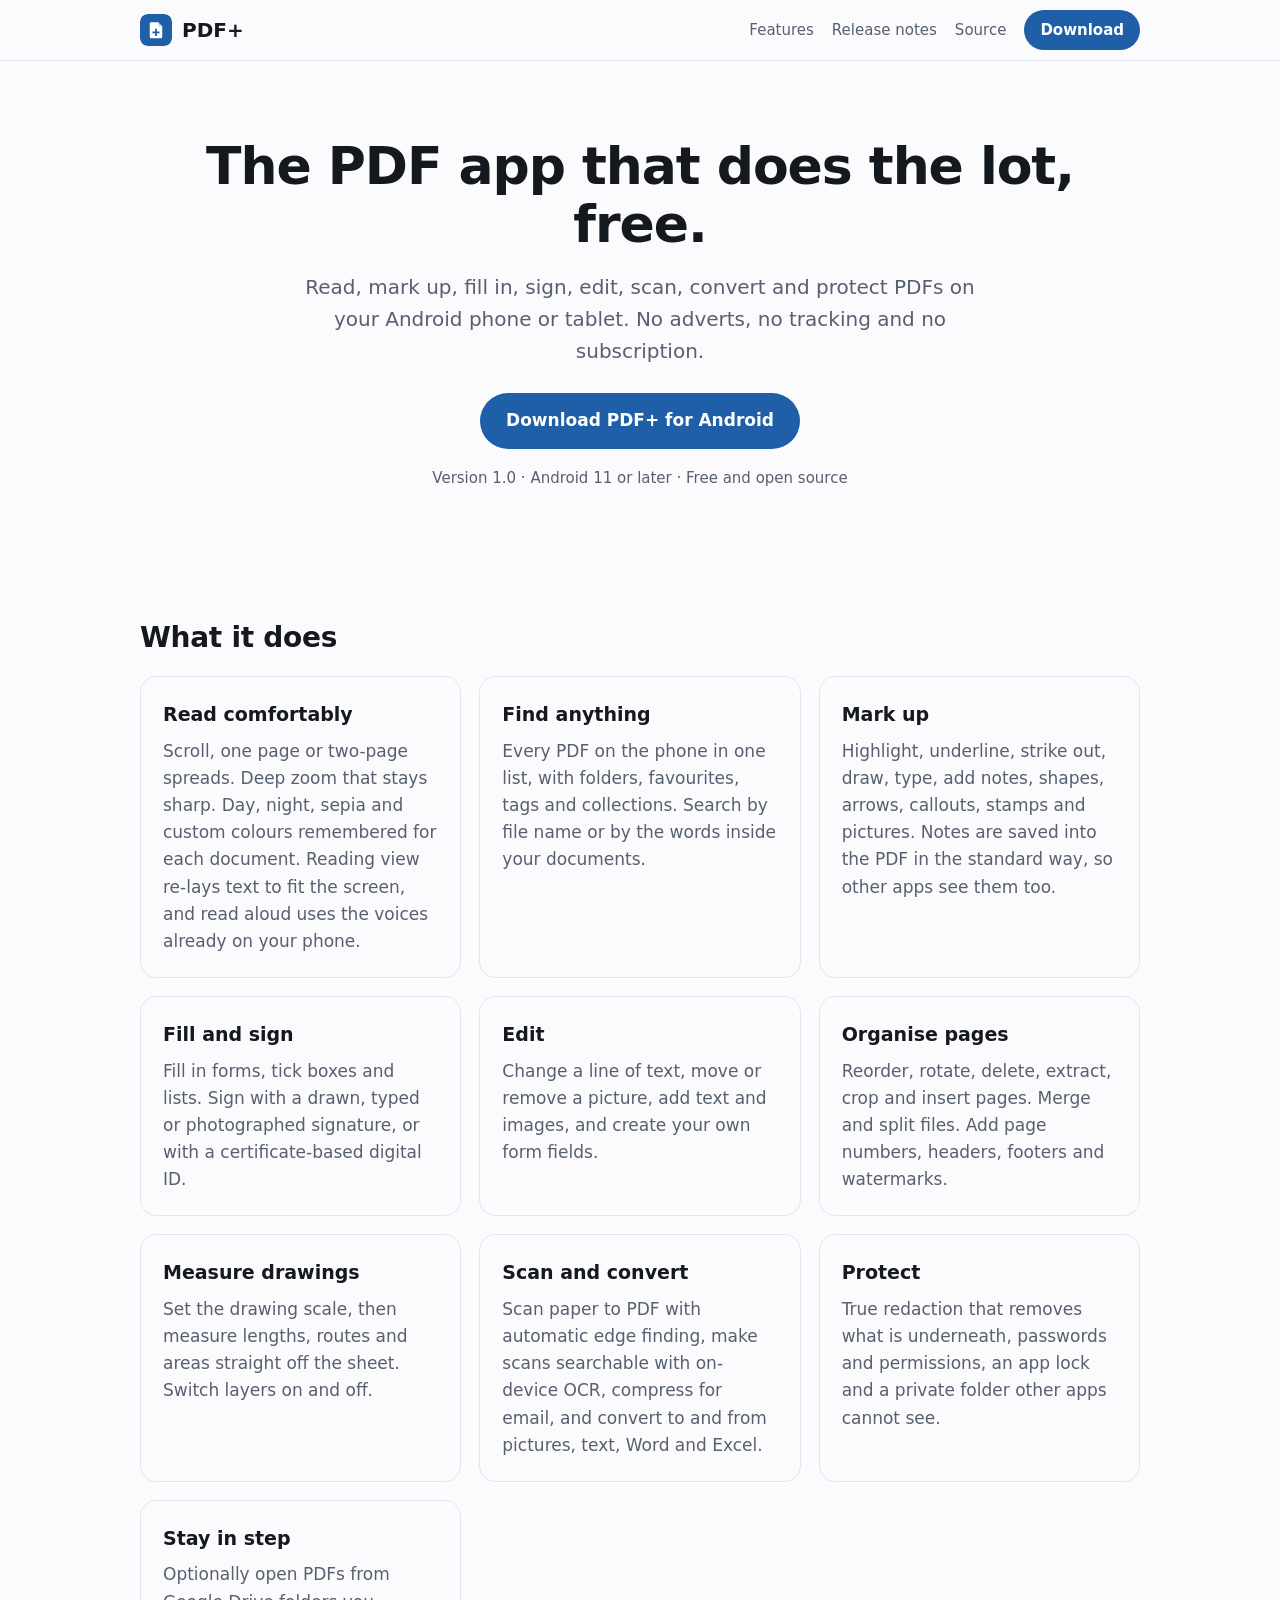
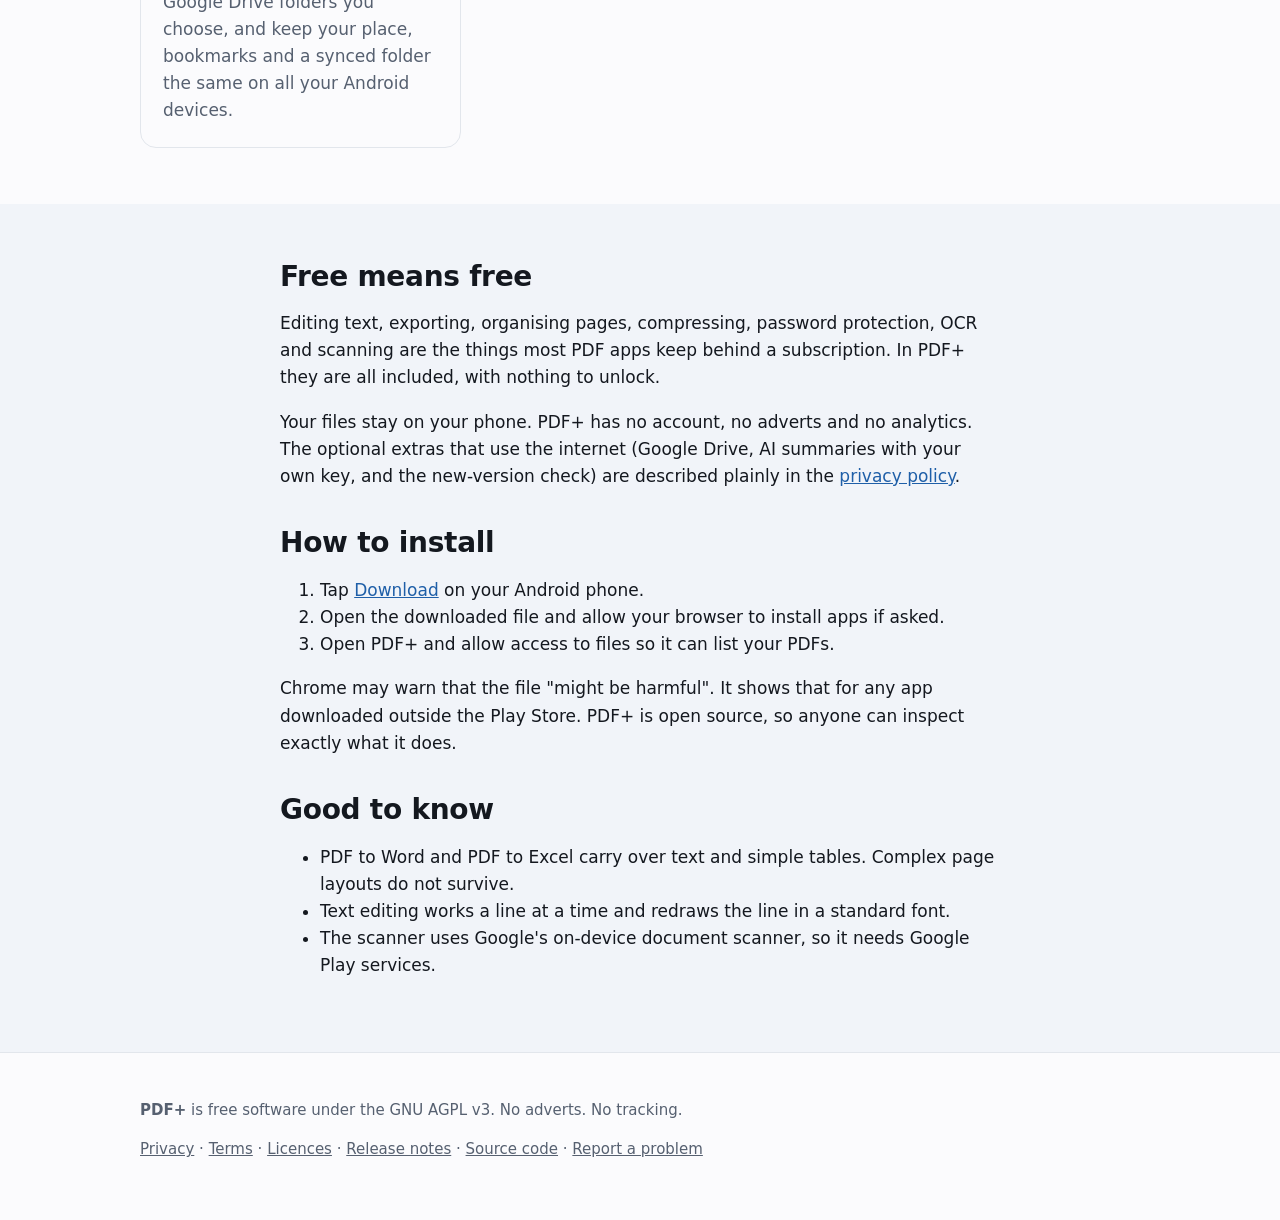
==== docs/index.html @ 34c65f3f "PDF+ 1.0" ====
<!DOCTYPE html>
<html lang="en-GB">
<head>
<meta charset="utf-8">
<meta name="viewport" content="width=device-width, initial-scale=1">
<title>PDF+ | Free PDF reader, editor and scanner for Android</title>
<meta name="description" content="PDF+ is a free Android PDF app: read, annotate, fill and sign, edit, scan, OCR, convert, compress, redact and measure. No adverts, no tracking, no subscription.">
<link rel="canonical" href="https://customgpter.github.io/pdfplus/">
<meta property="og:type" content="website">
<meta property="og:title" content="PDF+ | Free PDF reader, editor and scanner for Android">
<meta property="og:description" content="PDF+ is a free Android PDF app: read, annotate, fill and sign, edit, scan, OCR, convert, compress, redact and measure. No adverts, no tracking, no subscription.">
<meta property="og:url" content="https://customgpter.github.io/pdfplus/">
<meta name="theme-color" content="#1f5fa8">
<link rel="icon" href="icon.svg" type="image/svg+xml">
<link rel="stylesheet" href="style.css">
<script type="application/ld+json">{"@context":"https://schema.org","@type":"SoftwareApplication","name":"PDF+","operatingSystem":"Android 11 or later","applicationCategory":"BusinessApplication","offers":{"@type":"Offer","price":"0","priceCurrency":"GBP"},"softwareVersion":"1.0","license":"https://www.gnu.org/licenses/agpl-3.0.html","description":"Free PDF reader, annotator, editor, scanner and converter for Android with no adverts and no tracking."}</script>
</head>
<body>
<header class="top"><div class="wrap">
<a class="brand" href="./"><img src="icon.svg" alt="" width="32" height="32">PDF+</a>
<nav><a href="./#features">Features</a><a href="releases.html">Release notes</a><a href="https://github.com/CustomGPTer/pdfplus">Source</a><a class="btn small" href="https://github.com/CustomGPTer/pdfplus/releases/latest/download/PDFPlus.apk">Download</a></nav>
</div></header>
<main>
<section class="hero"><div class="wrap">
<h1>The PDF app that does the lot, free.</h1>
<p class="lead">Read, mark up, fill in, sign, edit, scan, convert and protect PDFs on your Android phone or tablet. No adverts, no tracking and no subscription.</p>
<p><a class="btn" href="https://github.com/CustomGPTer/pdfplus/releases/latest/download/PDFPlus.apk">Download PDF+ for Android</a></p>
<p class="note">Version 1.0 · Android 11 or later · Free and open source</p>
</div></section>
<section id="features"><div class="wrap">
<h2>What it does</h2>
<div class="grid"><article class="card"><h3>Read comfortably</h3><p>Scroll, one page or two-page spreads. Deep zoom that stays sharp. Day, night, sepia and custom colours remembered for each document. Reading view re-lays text to fit the screen, and read aloud uses the voices already on your phone.</p></article>
<article class="card"><h3>Find anything</h3><p>Every PDF on the phone in one list, with folders, favourites, tags and collections. Search by file name or by the words inside your documents.</p></article>
<article class="card"><h3>Mark up</h3><p>Highlight, underline, strike out, draw, type, add notes, shapes, arrows, callouts, stamps and pictures. Notes are saved into the PDF in the standard way, so other apps see them too.</p></article>
<article class="card"><h3>Fill and sign</h3><p>Fill in forms, tick boxes and lists. Sign with a drawn, typed or photographed signature, or with a certificate-based digital ID.</p></article>
<article class="card"><h3>Edit</h3><p>Change a line of text, move or remove a picture, add text and images, and create your own form fields.</p></article>
<article class="card"><h3>Organise pages</h3><p>Reorder, rotate, delete, extract, crop and insert pages. Merge and split files. Add page numbers, headers, footers and watermarks.</p></article>
<article class="card"><h3>Measure drawings</h3><p>Set the drawing scale, then measure lengths, routes and areas straight off the sheet. Switch layers on and off.</p></article>
<article class="card"><h3>Scan and convert</h3><p>Scan paper to PDF with automatic edge finding, make scans searchable with on-device OCR, compress for email, and convert to and from pictures, text, Word and Excel.</p></article>
<article class="card"><h3>Protect</h3><p>True redaction that removes what is underneath, passwords and permissions, an app lock and a private folder other apps cannot see.</p></article>
<article class="card"><h3>Stay in step</h3><p>Optionally open PDFs from Google Drive folders you choose, and keep your place, bookmarks and a synced folder the same on all your Android devices.</p></article></div>
</div></section>
<section class="alt"><div class="wrap narrow">
<h2>Free means free</h2>
<p>Editing text, exporting, organising pages, compressing, password protection, OCR and scanning are the things most PDF apps keep behind a subscription. In PDF+ they are all included, with nothing to unlock.</p>
<p>Your files stay on your phone. PDF+ has no account, no adverts and no analytics. The optional extras that use the internet (Google Drive, AI summaries with your own key, and the new-version check) are described plainly in the <a href="privacy.html">privacy policy</a>.</p>
<h2 id="install">How to install</h2>
<ol>
<li>Tap <a href="https://github.com/CustomGPTer/pdfplus/releases/latest/download/PDFPlus.apk">Download</a> on your Android phone.</li>
<li>Open the downloaded file and allow your browser to install apps if asked.</li>
<li>Open PDF+ and allow access to files so it can list your PDFs.</li>
</ol>
<p>Chrome may warn that the file "might be harmful". It shows that for any app downloaded outside the Play Store. PDF+ is open source, so anyone can inspect exactly what it does.</p>
<h2>Good to know</h2>
<ul>
<li>PDF to Word and PDF to Excel carry over text and simple tables. Complex page layouts do not survive.</li>
<li>Text editing works a line at a time and redraws the line in a standard font.</li>
<li>The scanner uses Google's on-device document scanner, so it needs Google Play services.</li>
</ul>
</div></section>
</main>
<footer><div class="wrap">
<p><strong>PDF+</strong> is free software under the GNU AGPL v3. No adverts. No tracking.</p>
<p><a href="privacy.html">Privacy</a> · <a href="terms.html">Terms</a> · <a href="licences.html">Licences</a> · <a href="releases.html">Release notes</a> · <a href="https://github.com/CustomGPTer/pdfplus">Source code</a> · <a href="https://github.com/CustomGPTer/pdfplus/issues">Report a problem</a></p>
</div></footer>
</body>
</html>
---- docs/style.css ----
:root{--ink:#14181f;--muted:#566070;--line:#e2e6ec;--bg:#fbfbfd;--alt:#f1f4f9;--brand:#1f5fa8;--brand-dark:#174a84}
@media (prefers-color-scheme:dark){:root{--ink:#e8ebf0;--muted:#a3adba;--line:#2a2f37;--bg:#111316;--alt:#181b20;--brand:#7fb1ea;--brand-dark:#a9cbf3}}
*{box-sizing:border-box}
html{-webkit-text-size-adjust:100%}
body{margin:0;font:17px/1.6 system-ui,-apple-system,"Segoe UI",Roboto,Helvetica,Arial,sans-serif;color:var(--ink);background:var(--bg)}
a{color:var(--brand)}
.wrap{max-width:1040px;margin:0 auto;padding:0 20px}
.narrow{max-width:760px}
.top{border-bottom:1px solid var(--line);position:sticky;top:0;background:var(--bg);z-index:5}
.top .wrap{display:flex;align-items:center;justify-content:space-between;min-height:60px;gap:12px;flex-wrap:wrap}
.brand{display:flex;align-items:center;gap:10px;font-weight:700;font-size:20px;color:var(--ink);text-decoration:none}
.brand img{border-radius:8px}
nav{display:flex;align-items:center;gap:18px;flex-wrap:wrap}
nav a{text-decoration:none;color:var(--muted);font-size:15px}
nav a:hover{color:var(--ink)}
.btn{display:inline-block;background:var(--brand);color:#fff;text-decoration:none;font-weight:600;padding:14px 26px;border-radius:999px}
@media (prefers-color-scheme:dark){.btn{color:#10131a}}
.btn:hover{background:var(--brand-dark)}
.btn.small{padding:8px 16px;font-size:15px;color:#fff}
@media (prefers-color-scheme:dark){.btn.small{color:#10131a}}
section{padding:56px 0}
.alt{background:var(--alt)}
.hero{padding:76px 0 60px;text-align:center}
h1{font-size:clamp(32px,6vw,52px);line-height:1.12;margin:0 0 18px;letter-spacing:-.02em}
h2{font-size:28px;line-height:1.2;margin:36px 0 14px;letter-spacing:-.01em}
section>.wrap>h2:first-child{margin-top:0}
h3{font-size:19px;margin:0 0 8px}
.lead{font-size:20px;color:var(--muted);max-width:680px;margin:0 auto 26px}
.note{color:var(--muted);font-size:15px}
.grid{display:grid;grid-template-columns:repeat(auto-fill,minmax(280px,1fr));gap:18px;margin-top:22px}
.card{border:1px solid var(--line);border-radius:16px;padding:22px;background:var(--bg)}
.card p{margin:0;color:var(--muted)}
.prose h1,.narrow h1{font-size:38px;text-align:left}
.prose h3{margin-top:22px}
.release{border-top:1px solid var(--line);margin-top:28px;padding-top:8px}
.date{font-size:16px;font-weight:400;color:var(--muted);margin-left:10px}
footer{border-top:1px solid var(--line);padding:30px 0 44px;color:var(--muted);font-size:15px}
footer a{color:var(--muted)}
@media (max-width:560px){.top nav a:not(.btn){display:none}.hero{padding:48px 0 40px}section{padding:40px 0}}
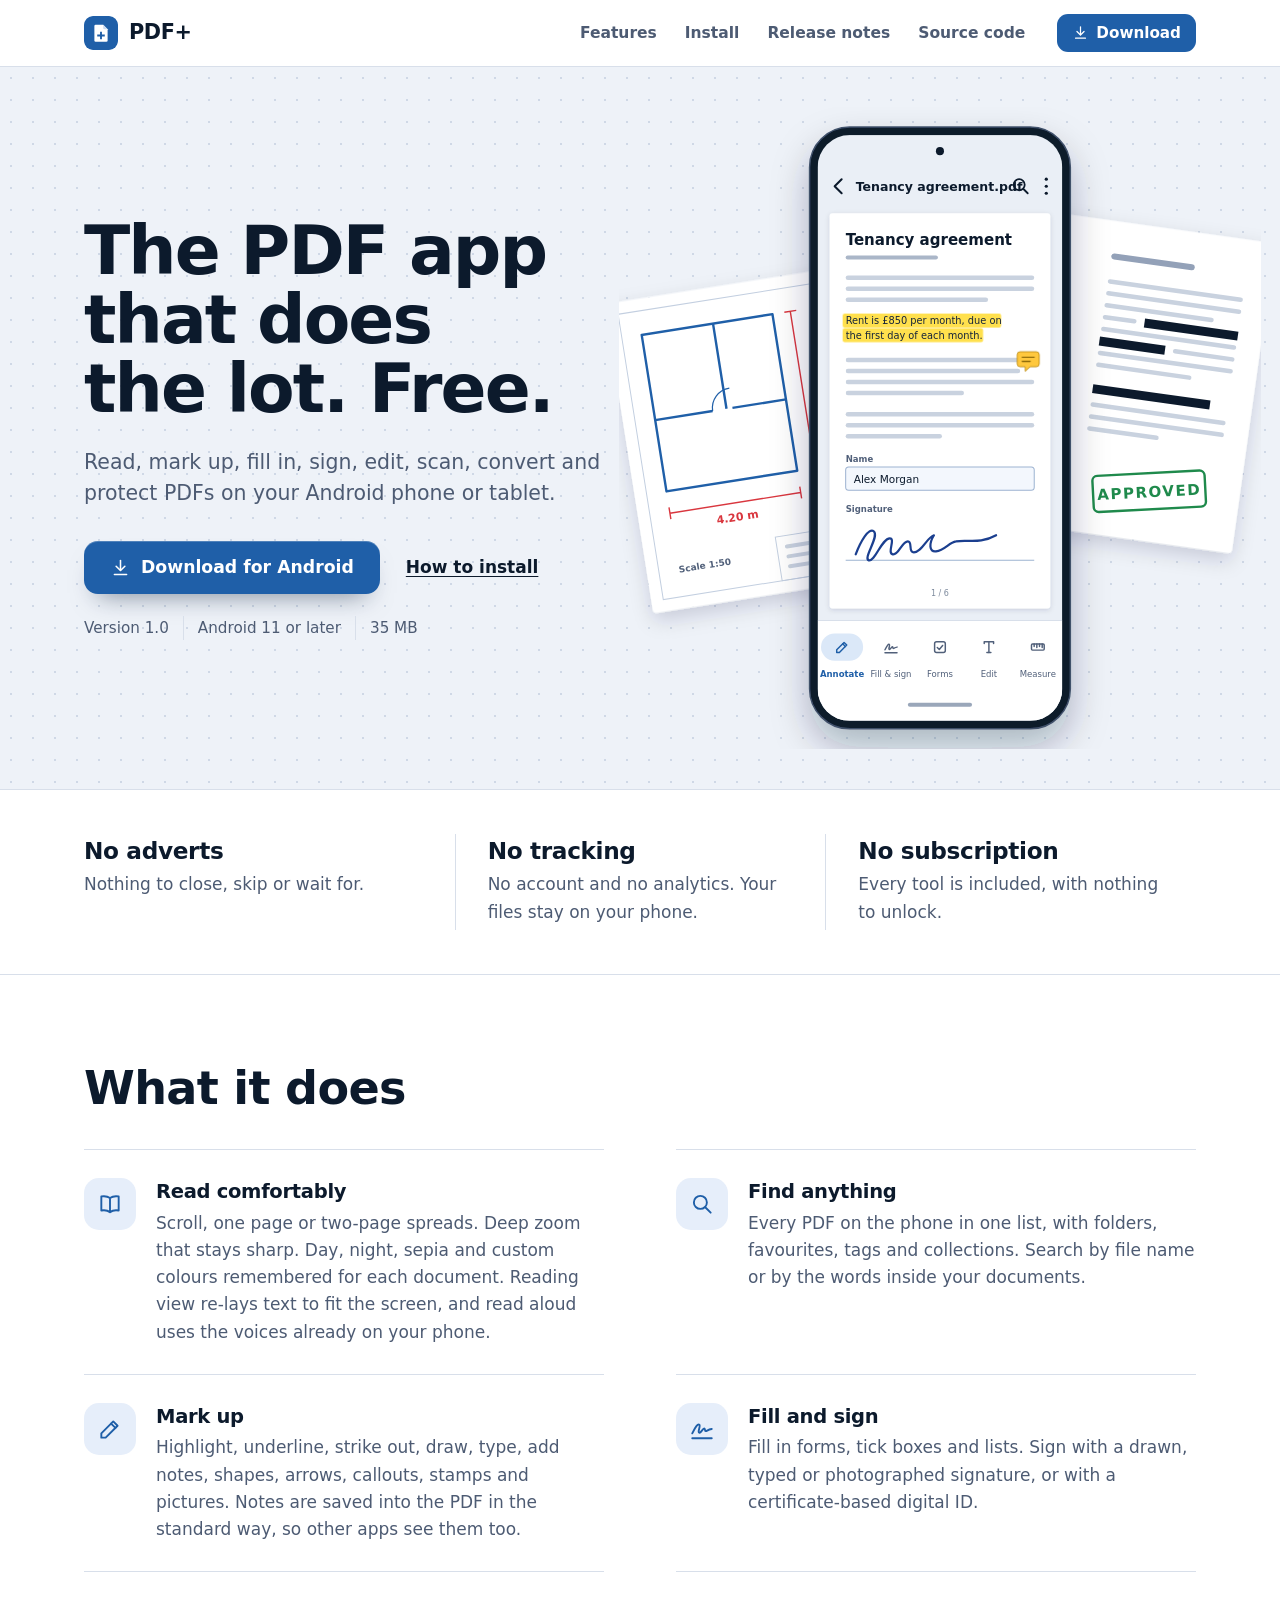
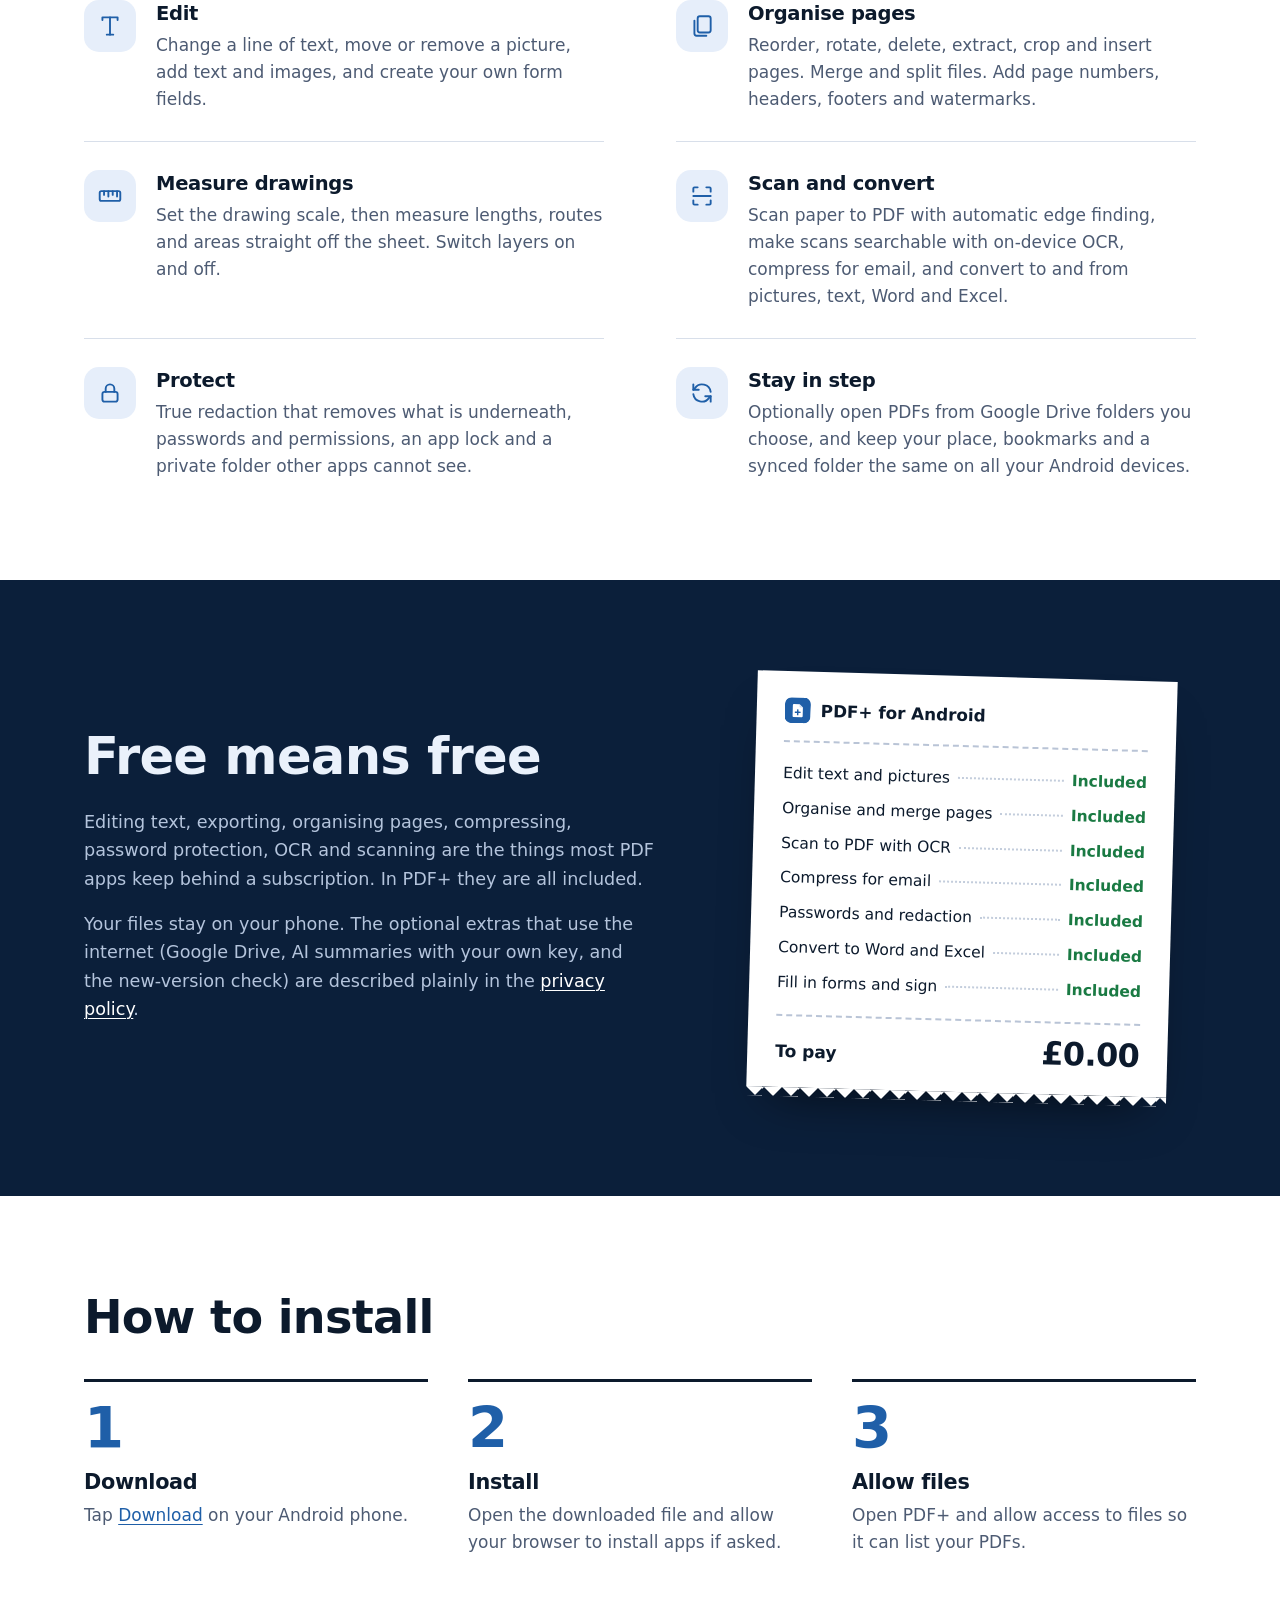
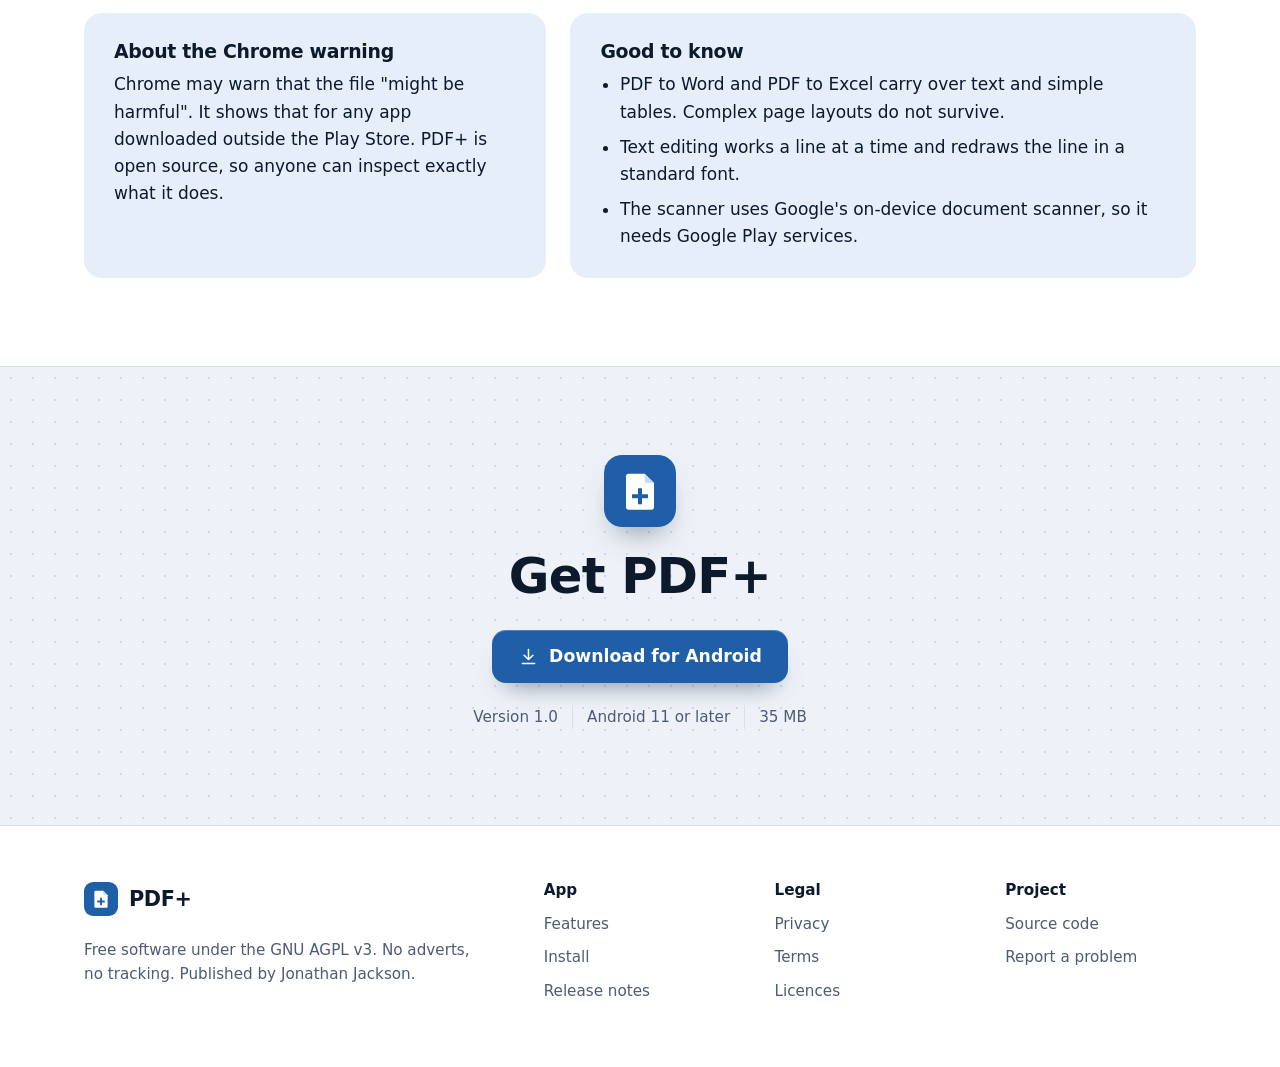
==== commit 5649153d: "Redesign the website" ====
--- a/docs/index.html
+++ b/docs/index.html
@@ -7,61 +7,192 @@
 <meta name="description" content="PDF+ is a free Android PDF app: read, annotate, fill and sign, edit, scan, OCR, convert, compress, redact and measure. No adverts, no tracking, no subscription.">
 <link rel="canonical" href="https://customgpter.github.io/pdfplus/">
 <meta property="og:type" content="website">
+<meta property="og:site_name" content="PDF+">
 <meta property="og:title" content="PDF+ | Free PDF reader, editor and scanner for Android">
 <meta property="og:description" content="PDF+ is a free Android PDF app: read, annotate, fill and sign, edit, scan, OCR, convert, compress, redact and measure. No adverts, no tracking, no subscription.">
 <meta property="og:url" content="https://customgpter.github.io/pdfplus/">
-<meta name="theme-color" content="#1f5fa8">
+<meta property="og:image" content="https://customgpter.github.io/pdfplus/og.png">
+<meta property="og:image:width" content="1200">
+<meta property="og:image:height" content="630">
+<meta name="twitter:card" content="summary_large_image">
+<meta name="theme-color" content="#eef2f8" media="(prefers-color-scheme: light)">
+<meta name="theme-color" content="#0a111b" media="(prefers-color-scheme: dark)">
 <link rel="icon" href="icon.svg" type="image/svg+xml">
+<link rel="apple-touch-icon" href="apple-touch-icon.png">
+<link rel="preload" href="fonts/archivo.woff2" as="font" type="font/woff2" crossorigin>
 <link rel="stylesheet" href="style.css">
 <script type="application/ld+json">{"@context":"https://schema.org","@type":"SoftwareApplication","name":"PDF+","operatingSystem":"Android 11 or later","applicationCategory":"BusinessApplication","offers":{"@type":"Offer","price":"0","priceCurrency":"GBP"},"softwareVersion":"1.0","license":"https://www.gnu.org/licenses/agpl-3.0.html","description":"Free PDF reader, annotator, editor, scanner and converter for Android with no adverts and no tracking."}</script>
 </head>
-<body>
+<body class="home">
+<a class="skip" href="#main">Skip to content</a>
 <header class="top"><div class="wrap">
-<a class="brand" href="./"><img src="icon.svg" alt="" width="32" height="32">PDF+</a>
-<nav><a href="./#features">Features</a><a href="releases.html">Release notes</a><a href="https://github.com/CustomGPTer/pdfplus">Source</a><a class="btn small" href="https://github.com/CustomGPTer/pdfplus/releases/latest/download/PDFPlus.apk">Download</a></nav>
+<a class="brand" href="./"><img src="icon.svg" alt="" width="34" height="34">PDF+</a>
+<nav aria-label="Main"><a href="./#features">Features</a><a href="./#install">Install</a><a href="releases.html">Release notes</a><a href="https://github.com/CustomGPTer/pdfplus">Source code</a></nav>
+<a class="btn btn-small" href="https://github.com/CustomGPTer/pdfplus/releases/latest/download/PDFPlus.apk"><svg class="ico" viewBox="0 0 24 24" fill="none" stroke="currentColor" stroke-width="1.75" stroke-linecap="round" stroke-linejoin="round" aria-hidden="true"><path d="M12 4v11"/><path d="M7 10.5l5 5 5-5"/><path d="M5 20h14"/></svg>Download</a>
 </div></header>
-<main>
+<main id="main">
 <section class="hero"><div class="wrap">
-<h1>The PDF app that does the lot, free.</h1>
-<p class="lead">Read, mark up, fill in, sign, edit, scan, convert and protect PDFs on your Android phone or tablet. No adverts, no tracking and no subscription.</p>
-<p><a class="btn" href="https://github.com/CustomGPTer/pdfplus/releases/latest/download/PDFPlus.apk">Download PDF+ for Android</a></p>
-<p class="note">Version 1.0 · Android 11 or later · Free and open source</p>
+<div class="hero-text">
+<h1>The PDF app that does the lot. Free.</h1>
+<p class="lead">Read, mark up, fill in, sign, edit, scan, convert and protect PDFs on your Android phone or tablet.</p>
+<div class="cta"><a class="btn" href="https://github.com/CustomGPTer/pdfplus/releases/latest/download/PDFPlus.apk"><svg class="ico" viewBox="0 0 24 24" fill="none" stroke="currentColor" stroke-width="1.75" stroke-linecap="round" stroke-linejoin="round" aria-hidden="true"><path d="M12 4v11"/><path d="M7 10.5l5 5 5-5"/><path d="M5 20h14"/></svg>Download for Android</a><a class="quiet" href="#install">How to install</a></div>
+<ul class="facts"><li>Version 1.0</li><li>Android 11 or later</li><li>35 MB</li></ul>
+</div>
+<div class="scene-wrap"><svg class="scene" viewBox="0 0 640 640" role="img" aria-label="Illustration: a tenancy agreement open in PDF+ on a phone, with a highlighted sentence and a signature, beside a measured floor plan and a redacted letter.">
+<defs>
+<filter id="shP" x="-30%" y="-20%" width="160%" height="150%"><feDropShadow dx="0" dy="18" stdDeviation="18" flood-color="#0b1f3a" flood-opacity=".28"/></filter>
+<filter id="shS" x="-30%" y="-20%" width="160%" height="150%"><feDropShadow dx="0" dy="8" stdDeviation="10" flood-color="#0b1f3a" flood-opacity=".16"/></filter>
+<filter id="shT" x="-10%" y="-10%" width="120%" height="120%"><feDropShadow dx="0" dy="1.5" stdDeviation="2.5" flood-color="#0b1f3a" flood-opacity=".14"/></filter>
+<clipPath id="scr"><rect x="198" y="28" width="244" height="584" rx="32"/></clipPath>
+</defs>
+
+<g transform="rotate(-9 128 330)">
+<rect x="8" y="176" width="240" height="312" rx="4" fill="#fff" filter="url(#shS)"/>
+<rect x="20" y="188" width="216" height="288" fill="none" stroke="#c3cfe0" stroke-width="1"/>
+<g fill="none" stroke="#1f5fa8" stroke-width="2.4" stroke-linejoin="round">
+<rect x="40" y="212" width="132" height="158"/>
+<path d="M112 212v70M40 298h58M118 298h54M112 282v16"/>
+</g>
+<g fill="none" stroke="#1f5fa8" stroke-width="1.2"><path d="M98 298a20 20 0 0 1 20 -20"/></g>
+<g stroke="#d9363e" stroke-width="1.4" fill="none"><path d="M40 392h132M40 386v12M172 386v12"/><path d="M190 212v158M184 212h12M184 370h12"/></g>
+<text x="106" y="410" text-anchor="middle" font-size="11" font-weight="650" fill="#d9363e">4.20 m</text>
+<text x="208" y="291" text-anchor="middle" font-size="11" font-weight="650" fill="#d9363e" transform="rotate(90 208 291)">5.10 m</text>
+<rect x="140" y="432" width="96" height="44" fill="none" stroke="#c3cfe0"/>
+<rect x="148" y="441" width="56" height="4" rx="2.0" fill="#c9d2df"/><rect x="148" y="451" width="72" height="4" rx="2.0" fill="#c9d2df"/><rect x="148" y="461" width="40" height="4" rx="2.0" fill="#c9d2df"/>
+<text x="40" y="452" font-size="9" font-weight="600" fill="#51607a">Scale 1:50</text>
+</g>
+
+<g transform="rotate(8 512 300)">
+<rect x="398" y="118" width="232" height="312" rx="4" fill="#fff" filter="url(#shS)"/>
+<rect x="470" y="150" width="84" height="6" rx="3.0" fill="#93a1b8"/>
+<rect x="470" y="176" width="136" height="4.5" rx="2.25" fill="#c9d2df"/><rect x="470" y="188" width="136" height="4.5" rx="2.25" fill="#c9d2df"/><rect x="470" y="200" width="110" height="4.5" rx="2.25" fill="#c9d2df"/>
+<rect x="512" y="210" width="94" height="9" fill="#0c1a2c"/>
+<rect x="470" y="212" width="34" height="4.5" rx="2.25" fill="#c9d2df"/>
+<rect x="470" y="224" width="136" height="4.5" rx="2.25" fill="#c9d2df"/>
+<rect x="470" y="234" width="66" height="9" fill="#0c1a2c"/>
+<rect x="544" y="236" width="62" height="4.5" rx="2.25" fill="#c9d2df"/>
+<rect x="470" y="248" width="136" height="4.5" rx="2.25" fill="#c9d2df"/><rect x="470" y="260" width="96" height="4.5" rx="2.25" fill="#c9d2df"/>
+<rect x="470" y="282" width="118" height="9" fill="#0c1a2c"/>
+<rect x="470" y="300" width="136" height="4.5" rx="2.25" fill="#c9d2df"/><rect x="470" y="312" width="136" height="4.5" rx="2.25" fill="#c9d2df"/><rect x="470" y="324" width="72" height="4.5" rx="2.25" fill="#c9d2df"/>
+<g transform="rotate(-11 540 380)"><rect x="484" y="362" width="112" height="36" rx="5" fill="none" stroke="#1f8a4c" stroke-width="2.4"/><text x="540" y="386" text-anchor="middle" font-size="15" font-weight="800" letter-spacing="1.5" fill="#1f8a4c" style="font-stretch:112%">APPROVED</text></g>
+</g>
+
+<rect x="190" y="20" width="260" height="600" rx="40" fill="#0c1a2c" stroke="#40516b" stroke-width="1.5" filter="url(#shP)"/>
+<g clip-path="url(#scr)">
+<rect x="198" y="28" width="244" height="584" fill="#eaeff6"/>
+<circle cx="320" cy="44" r="4" fill="#0c1a2c"/>
+<path d="M222 72l-7 7 7 7" fill="none" stroke="#0c1a2c" stroke-width="2" stroke-linecap="round" stroke-linejoin="round"/>
+<text x="236" y="83.5" font-size="12.5" font-weight="650" fill="#0c1a2c">Tenancy agreement.pdf</text>
+<g fill="none" stroke="#0c1a2c" stroke-width="1.8" stroke-linecap="round"><circle cx="399" cy="77.5" r="5.5"/><path d="M403.5 82l4 4"/></g>
+<g fill="#0c1a2c"><circle cx="426" cy="72" r="1.6"/><circle cx="426" cy="79" r="1.6"/><circle cx="426" cy="86" r="1.6"/></g>
+
+<rect x="210" y="106" width="220" height="394" rx="3" fill="#fff" filter="url(#shT)"/>
+<text x="226" y="138" font-size="15" font-weight="750" fill="#0c1a2c" style="font-stretch:110%">Tenancy agreement</text>
+<rect x="226" y="148" width="92" height="4" rx="2.0" fill="#aab6c8"/>
+<rect x="226" y="168" width="188" height="4.5" rx="2.25" fill="#c9d2df"/><rect x="226" y="179" width="188" height="4.5" rx="2.25" fill="#c9d2df"/><rect x="226" y="190" width="142" height="4.5" rx="2.25" fill="#c9d2df"/>
+<rect class="hl hl1" x="223" y="206" width="158" height="14" rx="2" fill="#ffe04d"/>
+<rect class="hl hl2" x="223" y="220.5" width="140" height="14" rx="2" fill="#ffe04d"/>
+<text font-size="9.8" font-weight="500" fill="#16243a"><tspan x="226" y="216.5">Rent is £850 per month, due on</tspan><tspan x="226" y="231">the first day of each month.</tspan></text>
+<rect x="226" y="250" width="188" height="4.5" rx="2.25" fill="#c9d2df"/><rect x="226" y="261" width="174" height="4.5" rx="2.25" fill="#c9d2df"/><rect x="226" y="272" width="188" height="4.5" rx="2.25" fill="#c9d2df"/><rect x="226" y="283" width="118" height="4.5" rx="2.25" fill="#c9d2df"/>
+<g class="pin"><path d="M400 244h16a3 3 0 0 1 3 3v9a3 3 0 0 1-3 3h-6l-5 4.5v-4.5h-5a3 3 0 0 1-3-3v-9a3 3 0 0 1 3-3z" fill="#ffc83d" stroke="#b8860b" stroke-width=".8"/><path d="M402 249.5h12M402 253.5h8" stroke="#7a5a00" stroke-width="1.2" stroke-linecap="round"/></g>
+<rect x="226" y="304" width="188" height="4.5" rx="2.25" fill="#c9d2df"/><rect x="226" y="315" width="188" height="4.5" rx="2.25" fill="#c9d2df"/><rect x="226" y="326" width="96" height="4.5" rx="2.25" fill="#c9d2df"/>
+<text x="226" y="354" font-size="8.5" font-weight="600" fill="#51607a">Name</text>
+<rect x="226" y="359" width="188" height="23" rx="3" fill="#f3f7fd" stroke="#9db3d1"/>
+<text x="234" y="374.5" font-size="10.5" font-weight="500" fill="#0c1a2c">Alex Morgan</text>
+<text x="226" y="404" font-size="8.5" font-weight="600" fill="#51607a">Signature</text>
+<path d="M226 452h188" stroke="#9db3d1" stroke-width="1"/>
+<path class="sig" pathLength="1" d="M236 446c5-13 13-27 18-23 6 5-11 27-5 29 6 2 13-22 21-22 6 0-3 15 3 16 6 1 9-13 15-13 5 0 0 11 6 11 8 0 13-15 20-17-5 8-5 17 2 16 9-1 13-9 20-10 12-2 24 3 40-6" fill="none" stroke="#1b3f8f" stroke-width="2.2" stroke-linecap="round" stroke-linejoin="round"/>
+<text x="320" y="488" text-anchor="middle" font-size="8" font-weight="500" fill="#7c899c">1 / 6</text>
+
+<rect x="198" y="512" width="244" height="100" fill="#fff"/>
+<path d="M198 512h244" stroke="#d8dfea"/>
+<rect x="201.4" y="525" width="42" height="27" rx="13.5" fill="#dbe8f8"/><g transform="translate(214.4 530.5) scale(.6667)" fill="none" stroke="#1f5fa8" stroke-width="2.2" stroke-linecap="round" stroke-linejoin="round"><path d="M4 20h4L19 9l-4-4L4 16v4z"/><path d="M13 7l4 4"/></g><text x="222.4" y="568" text-anchor="middle" font-size="8.5" font-weight="600" fill="#1f5fa8">Annotate</text><g transform="translate(263.2 530.5) scale(.6667)" fill="none" stroke="#51607a" stroke-width="2.2" stroke-linecap="round" stroke-linejoin="round"><path d="M3 16c3-6 5-9 6.5-8 1.6 1-2 7 0 7.5 1.6.4 3-4 4.5-4 1.2 0 .3 2.5 1.5 2.5 1 0 2-1.5 5.5-2"/><path d="M3 20.5h18"/></g><text x="271.2" y="568" text-anchor="middle" font-size="8.5" font-weight="500" fill="#51607a">Fill &amp; sign</text><g transform="translate(312.0 530.5) scale(.6667)" fill="none" stroke="#51607a" stroke-width="2.2" stroke-linecap="round" stroke-linejoin="round"><rect x="4" y="4" width="16" height="16" rx="3"/><path d="M8 12.5l3 3 5-6"/></g><text x="320.0" y="568" text-anchor="middle" font-size="8.5" font-weight="500" fill="#51607a">Forms</text><g transform="translate(360.8 530.5) scale(.6667)" fill="none" stroke="#51607a" stroke-width="2.2" stroke-linecap="round" stroke-linejoin="round"><path d="M5 6.5V4h14v2.5"/><path d="M12 4v16"/><path d="M9 20h6"/></g><text x="368.8" y="568" text-anchor="middle" font-size="8.5" font-weight="500" fill="#51607a">Edit</text><g transform="translate(409.6 530.5) scale(.6667)" fill="none" stroke="#51607a" stroke-width="2.2" stroke-linecap="round" stroke-linejoin="round"><rect x="2.5" y="7.5" width="19" height="9" rx="1.5"/><path d="M6.5 7.5v3.5"/><path d="M10.5 7.5v5"/><path d="M14.5 7.5v3.5"/><path d="M18.5 7.5v5"/></g><text x="417.6" y="568" text-anchor="middle" font-size="8.5" font-weight="500" fill="#51607a">Measure</text>
+<rect x="288" y="594" width="64" height="4" rx="2" fill="#9aa7ba"/>
+</g>
+</svg></div>
 </div></section>
-<section id="features"><div class="wrap">
+
+<section class="promises"><div class="wrap">
+<div><h2>No adverts</h2><p>Nothing to close, skip or wait for.</p></div>
+<div><h2>No tracking</h2><p>No account and no analytics. Your files stay on your phone.</p></div>
+<div><h2>No subscription</h2><p>Every tool is included, with nothing to unlock.</p></div>
+</div></section>
+
+<section class="features" id="features"><div class="wrap">
 <h2>What it does</h2>
-<div class="grid"><article class="card"><h3>Read comfortably</h3><p>Scroll, one page or two-page spreads. Deep zoom that stays sharp. Day, night, sepia and custom colours remembered for each document. Reading view re-lays text to fit the screen, and read aloud uses the voices already on your phone.</p></article>
-<article class="card"><h3>Find anything</h3><p>Every PDF on the phone in one list, with folders, favourites, tags and collections. Search by file name or by the words inside your documents.</p></article>
-<article class="card"><h3>Mark up</h3><p>Highlight, underline, strike out, draw, type, add notes, shapes, arrows, callouts, stamps and pictures. Notes are saved into the PDF in the standard way, so other apps see them too.</p></article>
-<article class="card"><h3>Fill and sign</h3><p>Fill in forms, tick boxes and lists. Sign with a drawn, typed or photographed signature, or with a certificate-based digital ID.</p></article>
-<article class="card"><h3>Edit</h3><p>Change a line of text, move or remove a picture, add text and images, and create your own form fields.</p></article>
-<article class="card"><h3>Organise pages</h3><p>Reorder, rotate, delete, extract, crop and insert pages. Merge and split files. Add page numbers, headers, footers and watermarks.</p></article>
-<article class="card"><h3>Measure drawings</h3><p>Set the drawing scale, then measure lengths, routes and areas straight off the sheet. Switch layers on and off.</p></article>
-<article class="card"><h3>Scan and convert</h3><p>Scan paper to PDF with automatic edge finding, make scans searchable with on-device OCR, compress for email, and convert to and from pictures, text, Word and Excel.</p></article>
-<article class="card"><h3>Protect</h3><p>True redaction that removes what is underneath, passwords and permissions, an app lock and a private folder other apps cannot see.</p></article>
-<article class="card"><h3>Stay in step</h3><p>Optionally open PDFs from Google Drive folders you choose, and keep your place, bookmarks and a synced folder the same on all your Android devices.</p></article></div>
+<ul class="feature-list">
+<li class="feature"><svg class="ico" viewBox="0 0 24 24" fill="none" stroke="currentColor" stroke-width="1.75" stroke-linecap="round" stroke-linejoin="round" aria-hidden="true"><path d="M12 6.5C10 5 7 4.5 4 5v13c3-.5 6 0 8 1.5m0-13c2-1.5 5-2 8-1.5v13c-3-.5-6 0-8 1.5m0-13v13"/></svg><div><h3>Read comfortably</h3><p>Scroll, one page or two-page spreads. Deep zoom that stays sharp. Day, night, sepia and custom colours remembered for each document. Reading view re-lays text to fit the screen, and read aloud uses the voices already on your phone.</p></div></li>
+<li class="feature"><svg class="ico" viewBox="0 0 24 24" fill="none" stroke="currentColor" stroke-width="1.75" stroke-linecap="round" stroke-linejoin="round" aria-hidden="true"><circle cx="10.5" cy="10.5" r="6"/><path d="M15 15l5 5"/></svg><div><h3>Find anything</h3><p>Every PDF on the phone in one list, with folders, favourites, tags and collections. Search by file name or by the words inside your documents.</p></div></li>
+<li class="feature"><svg class="ico" viewBox="0 0 24 24" fill="none" stroke="currentColor" stroke-width="1.75" stroke-linecap="round" stroke-linejoin="round" aria-hidden="true"><path d="M4 20h4L19 9l-4-4L4 16v4z"/><path d="M13 7l4 4"/></svg><div><h3>Mark up</h3><p>Highlight, underline, strike out, draw, type, add notes, shapes, arrows, callouts, stamps and pictures. Notes are saved into the PDF in the standard way, so other apps see them too.</p></div></li>
+<li class="feature"><svg class="ico" viewBox="0 0 24 24" fill="none" stroke="currentColor" stroke-width="1.75" stroke-linecap="round" stroke-linejoin="round" aria-hidden="true"><path d="M3 16c3-6 5-9 6.5-8 1.6 1-2 7 0 7.5 1.6.4 3-4 4.5-4 1.2 0 .3 2.5 1.5 2.5 1 0 2-1.5 5.5-2"/><path d="M3 20.5h18"/></svg><div><h3>Fill and sign</h3><p>Fill in forms, tick boxes and lists. Sign with a drawn, typed or photographed signature, or with a certificate-based digital ID.</p></div></li>
+<li class="feature"><svg class="ico" viewBox="0 0 24 24" fill="none" stroke="currentColor" stroke-width="1.75" stroke-linecap="round" stroke-linejoin="round" aria-hidden="true"><path d="M5 6.5V4h14v2.5"/><path d="M12 4v16"/><path d="M9 20h6"/></svg><div><h3>Edit</h3><p>Change a line of text, move or remove a picture, add text and images, and create your own form fields.</p></div></li>
+<li class="feature"><svg class="ico" viewBox="0 0 24 24" fill="none" stroke="currentColor" stroke-width="1.75" stroke-linecap="round" stroke-linejoin="round" aria-hidden="true"><rect x="8" y="3" width="12" height="15" rx="2"/><path d="M5 7v12a2 2 0 0 0 2 2h9"/></svg><div><h3>Organise pages</h3><p>Reorder, rotate, delete, extract, crop and insert pages. Merge and split files. Add page numbers, headers, footers and watermarks.</p></div></li>
+<li class="feature"><svg class="ico" viewBox="0 0 24 24" fill="none" stroke="currentColor" stroke-width="1.75" stroke-linecap="round" stroke-linejoin="round" aria-hidden="true"><rect x="2.5" y="7.5" width="19" height="9" rx="1.5"/><path d="M6.5 7.5v3.5"/><path d="M10.5 7.5v5"/><path d="M14.5 7.5v3.5"/><path d="M18.5 7.5v5"/></svg><div><h3>Measure drawings</h3><p>Set the drawing scale, then measure lengths, routes and areas straight off the sheet. Switch layers on and off.</p></div></li>
+<li class="feature"><svg class="ico" viewBox="0 0 24 24" fill="none" stroke="currentColor" stroke-width="1.75" stroke-linecap="round" stroke-linejoin="round" aria-hidden="true"><path d="M4 8V5a1 1 0 0 1 1-1h3"/><path d="M16 4h3a1 1 0 0 1 1 1v3"/><path d="M20 16v3a1 1 0 0 1-1 1h-3"/><path d="M8 20H5a1 1 0 0 1-1-1v-3"/><path d="M4 12h16"/></svg><div><h3>Scan and convert</h3><p>Scan paper to PDF with automatic edge finding, make scans searchable with on-device OCR, compress for email, and convert to and from pictures, text, Word and Excel.</p></div></li>
+<li class="feature"><svg class="ico" viewBox="0 0 24 24" fill="none" stroke="currentColor" stroke-width="1.75" stroke-linecap="round" stroke-linejoin="round" aria-hidden="true"><rect x="5" y="11" width="14" height="9" rx="2"/><path d="M8 11V8a4 4 0 0 1 8 0v3"/></svg><div><h3>Protect</h3><p>True redaction that removes what is underneath, passwords and permissions, an app lock and a private folder other apps cannot see.</p></div></li>
+<li class="feature"><svg class="ico" viewBox="0 0 24 24" fill="none" stroke="currentColor" stroke-width="1.75" stroke-linecap="round" stroke-linejoin="round" aria-hidden="true"><path d="M20 11a8 8 0 0 0-14.5-3.5L4 9"/><path d="M4 4v5h5"/><path d="M4 13a8 8 0 0 0 14.5 3.5L20 15"/><path d="M20 20v-5h-5"/></svg><div><h3>Stay in step</h3><p>Optionally open PDFs from Google Drive folders you choose, and keep your place, bookmarks and a synced folder the same on all your Android devices.</p></div></li>
+</ul>
 </div></section>
-<section class="alt"><div class="wrap narrow">
+
+<section class="free"><div class="wrap">
+<div class="free-text">
 <h2>Free means free</h2>
-<p>Editing text, exporting, organising pages, compressing, password protection, OCR and scanning are the things most PDF apps keep behind a subscription. In PDF+ they are all included, with nothing to unlock.</p>
-<p>Your files stay on your phone. PDF+ has no account, no adverts and no analytics. The optional extras that use the internet (Google Drive, AI summaries with your own key, and the new-version check) are described plainly in the <a href="privacy.html">privacy policy</a>.</p>
-<h2 id="install">How to install</h2>
-<ol>
-<li>Tap <a href="https://github.com/CustomGPTer/pdfplus/releases/latest/download/PDFPlus.apk">Download</a> on your Android phone.</li>
-<li>Open the downloaded file and allow your browser to install apps if asked.</li>
-<li>Open PDF+ and allow access to files so it can list your PDFs.</li>
+<p>Editing text, exporting, organising pages, compressing, password protection, OCR and scanning are the things most PDF apps keep behind a subscription. In PDF+ they are all included.</p>
+<p>Your files stay on your phone. The optional extras that use the internet (Google Drive, AI summaries with your own key, and the new-version check) are described plainly in the <a href="privacy.html">privacy policy</a>.</p>
+</div>
+<div class="receipt" role="group" aria-label="What PDF+ costs">
+<p class="receipt-head"><img src="icon.svg" alt="" width="26" height="26"><span>PDF+ for Android</span></p>
+<ul>
+<li><span>Edit text and pictures</span><i></i><b>Included</b></li>
+<li><span>Organise and merge pages</span><i></i><b>Included</b></li>
+<li><span>Scan to PDF with OCR</span><i></i><b>Included</b></li>
+<li><span>Compress for email</span><i></i><b>Included</b></li>
+<li><span>Passwords and redaction</span><i></i><b>Included</b></li>
+<li><span>Convert to Word and Excel</span><i></i><b>Included</b></li>
+<li><span>Fill in forms and sign</span><i></i><b>Included</b></li>
+</ul>
+<p class="receipt-total"><span>To pay</span><b>£0.00</b></p>
+</div>
+</div></section>
+
+<section class="install" id="install"><div class="wrap">
+<h2>How to install</h2>
+<ol class="steps">
+<li><h3>Download</h3><p>Tap <a href="https://github.com/CustomGPTer/pdfplus/releases/latest/download/PDFPlus.apk">Download</a> on your Android phone.</p></li>
+<li><h3>Install</h3><p>Open the downloaded file and allow your browser to install apps if asked.</p></li>
+<li><h3>Allow files</h3><p>Open PDF+ and allow access to files so it can list your PDFs.</p></li>
 </ol>
+<div class="notes">
+<div class="note">
+<h3>About the Chrome warning</h3>
 <p>Chrome may warn that the file "might be harmful". It shows that for any app downloaded outside the Play Store. PDF+ is open source, so anyone can inspect exactly what it does.</p>
-<h2>Good to know</h2>
+</div>
+<div class="note">
+<h3>Good to know</h3>
 <ul>
 <li>PDF to Word and PDF to Excel carry over text and simple tables. Complex page layouts do not survive.</li>
 <li>Text editing works a line at a time and redraws the line in a standard font.</li>
 <li>The scanner uses Google's on-device document scanner, so it needs Google Play services.</li>
 </ul>
+</div>
+</div>
+</div></section>
+
+<section class="get"><div class="wrap">
+<img src="icon.svg" alt="" width="72" height="72">
+<h2>Get PDF+</h2>
+<a class="btn" href="https://github.com/CustomGPTer/pdfplus/releases/latest/download/PDFPlus.apk"><svg class="ico" viewBox="0 0 24 24" fill="none" stroke="currentColor" stroke-width="1.75" stroke-linecap="round" stroke-linejoin="round" aria-hidden="true"><path d="M12 4v11"/><path d="M7 10.5l5 5 5-5"/><path d="M5 20h14"/></svg>Download for Android</a>
+<ul class="facts"><li>Version 1.0</li><li>Android 11 or later</li><li>35 MB</li></ul>
 </div></section>
 </main>
-<footer><div class="wrap">
-<p><strong>PDF+</strong> is free software under the GNU AGPL v3. No adverts. No tracking.</p>
-<p><a href="privacy.html">Privacy</a> · <a href="terms.html">Terms</a> · <a href="licences.html">Licences</a> · <a href="releases.html">Release notes</a> · <a href="https://github.com/CustomGPTer/pdfplus">Source code</a> · <a href="https://github.com/CustomGPTer/pdfplus/issues">Report a problem</a></p>
+<footer class="foot"><div class="wrap">
+<div class="foot-brand">
+<a class="brand" href="./"><img src="icon.svg" alt="" width="34" height="34">PDF+</a>
+<p>Free software under the GNU AGPL v3. No adverts, no tracking. Published by Jonathan Jackson.</p>
+</div>
+<nav aria-label="App"><h2>App</h2><a href="./#features">Features</a><a href="./#install">Install</a><a href="releases.html">Release notes</a></nav>
+<nav aria-label="Legal"><h2>Legal</h2><a href="privacy.html">Privacy</a><a href="terms.html">Terms</a><a href="licences.html">Licences</a></nav>
+<nav aria-label="Project"><h2>Project</h2><a href="https://github.com/CustomGPTer/pdfplus">Source code</a><a href="https://github.com/CustomGPTer/pdfplus/issues">Report a problem</a></nav>
 </div></footer>
 </body>
 </html>
--- a/docs/style.css
+++ b/docs/style.css
@@ -1,39 +1,230 @@
-:root{--ink:#14181f;--muted:#566070;--line:#e2e6ec;--bg:#fbfbfd;--alt:#f1f4f9;--brand:#1f5fa8;--brand-dark:#174a84}
-@media (prefers-color-scheme:dark){:root{--ink:#e8ebf0;--muted:#a3adba;--line:#2a2f37;--bg:#111316;--alt:#181b20;--brand:#7fb1ea;--brand-dark:#a9cbf3}}
-*{box-sizing:border-box}
-html{-webkit-text-size-adjust:100%}
-body{margin:0;font:17px/1.6 system-ui,-apple-system,"Segoe UI",Roboto,Helvetica,Arial,sans-serif;color:var(--ink);background:var(--bg)}
-a{color:var(--brand)}
-.wrap{max-width:1040px;margin:0 auto;padding:0 20px}
-.narrow{max-width:760px}
-.top{border-bottom:1px solid var(--line);position:sticky;top:0;background:var(--bg);z-index:5}
-.top .wrap{display:flex;align-items:center;justify-content:space-between;min-height:60px;gap:12px;flex-wrap:wrap}
-.brand{display:flex;align-items:center;gap:10px;font-weight:700;font-size:20px;color:var(--ink);text-decoration:none}
-.brand img{border-radius:8px}
-nav{display:flex;align-items:center;gap:18px;flex-wrap:wrap}
-nav a{text-decoration:none;color:var(--muted);font-size:15px}
-nav a:hover{color:var(--ink)}
-.btn{display:inline-block;background:var(--brand);color:#fff;text-decoration:none;font-weight:600;padding:14px 26px;border-radius:999px}
-@media (prefers-color-scheme:dark){.btn{color:#10131a}}
-.btn:hover{background:var(--brand-dark)}
-.btn.small{padding:8px 16px;font-size:15px;color:#fff}
-@media (prefers-color-scheme:dark){.btn.small{color:#10131a}}
-section{padding:56px 0}
-.alt{background:var(--alt)}
-.hero{padding:76px 0 60px;text-align:center}
-h1{font-size:clamp(32px,6vw,52px);line-height:1.12;margin:0 0 18px;letter-spacing:-.02em}
-h2{font-size:28px;line-height:1.2;margin:36px 0 14px;letter-spacing:-.01em}
-section>.wrap>h2:first-child{margin-top:0}
-h3{font-size:19px;margin:0 0 8px}
-.lead{font-size:20px;color:var(--muted);max-width:680px;margin:0 auto 26px}
-.note{color:var(--muted);font-size:15px}
-.grid{display:grid;grid-template-columns:repeat(auto-fill,minmax(280px,1fr));gap:18px;margin-top:22px}
-.card{border:1px solid var(--line);border-radius:16px;padding:22px;background:var(--bg)}
-.card p{margin:0;color:var(--muted)}
-.prose h1,.narrow h1{font-size:38px;text-align:left}
-.prose h3{margin-top:22px}
-.release{border-top:1px solid var(--line);margin-top:28px;padding-top:8px}
-.date{font-size:16px;font-weight:400;color:var(--muted);margin-left:10px}
-footer{border-top:1px solid var(--line);padding:30px 0 44px;color:var(--muted);font-size:15px}
-footer a{color:var(--muted)}
-@media (max-width:560px){.top nav a:not(.btn){display:none}.hero{padding:48px 0 40px}section{padding:40px 0}}
+@font-face{font-family:"Archivo";src:url(fonts/archivo.woff2) format("woff2");font-weight:100 900;font-stretch:62% 125%;font-style:normal;font-display:swap}
+
+:root{
+  --paper:#ffffff;
+  --desk:#eef2f8;
+  --dot:#cfd8e6;
+  --ink:#0c1a2c;
+  --muted:#4d5b73;
+  --line:#d8dfea;
+  --tint:#e6eefa;
+  --brand:#1f5fa8;
+  --brand-deep:#154780;
+  --btn:#1f5fa8;
+  --btn-hover:#154780;
+  --btn-fg:#ffffff;
+  --band:#0b1f3a;
+  --band-ink:#eaf1fb;
+  --band-muted:#b4c4dc;
+  --fold:#d3deee;
+  --focus:#e09b00;
+  --shadow:11,31,58;
+}
+@media (prefers-color-scheme:dark){
+  :root{
+    --paper:#111b29;
+    --desk:#0a111b;
+    --dot:#1b283a;
+    --ink:#e9eef6;
+    --muted:#a2b0c6;
+    --line:#26344a;
+    --tint:#172840;
+    --brand:#79b0ee;
+    --brand-deep:#a5cbf5;
+    --btn:#79b0ee;
+    --btn-hover:#a5cbf5;
+    --btn-fg:#08121f;
+    --band:#10294b;
+    --fold:#22344e;
+    --focus:#ffc83d;
+    --shadow:0,0,0;
+  }
+}
+
+*,*::before,*::after{box-sizing:border-box}
+html{-webkit-text-size-adjust:100%;scroll-behavior:smooth;scroll-padding-top:84px}
+body{margin:0;font-family:"Archivo",system-ui,-apple-system,"Segoe UI",Roboto,Helvetica,Arial,sans-serif;font-size:17px;line-height:1.6;color:var(--ink);background:var(--paper);-webkit-font-smoothing:antialiased;text-rendering:optimizeLegibility}
+img,svg{display:block}
+a{color:var(--brand);text-underline-offset:.18em;text-decoration-thickness:.08em}
+a:hover{color:var(--brand-deep)}
+:focus-visible{outline:3px solid var(--focus);outline-offset:3px;border-radius:4px}
+h1,h2,h3{font-stretch:116%;font-weight:750;line-height:1.1;letter-spacing:-.015em;margin:0;text-wrap:balance}
+p{margin:0 0 1em}
+ul,ol{margin:0;padding:0;list-style:none}
+
+.wrap{max-width:1160px;margin:0 auto;padding-left:24px;padding-right:24px}
+.skip{position:absolute;left:12px;top:-60px;background:var(--ink);color:var(--paper);padding:10px 14px;border-radius:8px;z-index:20}
+.skip:focus{top:12px}
+
+/* Header */
+.top{position:sticky;top:0;z-index:10;background:color-mix(in srgb,var(--paper) 86%,transparent);backdrop-filter:saturate(1.4) blur(14px);-webkit-backdrop-filter:saturate(1.4) blur(14px);border-bottom:1px solid var(--line)}
+.top .wrap{display:flex;align-items:center;gap:32px;min-height:66px}
+.brand{display:inline-flex;align-items:center;gap:11px;font-weight:800;font-stretch:120%;font-size:1.3rem;letter-spacing:-.02em;color:var(--ink);text-decoration:none}
+.brand:hover{color:var(--ink)}
+.brand img{border-radius:9px}
+.top nav{display:flex;gap:28px;margin-left:auto}
+.top nav a{color:var(--muted);text-decoration:none;font-weight:550;font-size:.97rem}
+.top nav a:hover{color:var(--ink)}
+
+/* Buttons */
+.btn{display:inline-flex;align-items:center;gap:10px;background:var(--btn);color:var(--btn-fg);font-weight:680;font-size:1.08rem;line-height:1.2;padding:16px 26px;border-radius:14px;text-decoration:none;box-shadow:0 1px 0 rgba(255,255,255,.22) inset,0 14px 26px -14px rgba(var(--shadow),.55);transition:background-color .15s}
+.btn:hover{background:var(--btn-hover);color:var(--btn-fg)}
+.btn:active{transform:translateY(1px)}
+.btn .ico{width:21px;height:21px;flex:none}
+.btn-small{font-size:.95rem;padding:10px 15px;border-radius:11px;gap:7px;box-shadow:none}
+.btn-small .ico{width:17px;height:17px}
+
+.facts{display:flex;flex-wrap:wrap;gap:6px 0;color:var(--muted);font-size:.95rem}
+.facts li{padding-right:14px}
+.facts li+li{padding-left:14px;border-left:1px solid var(--line)}
+
+/* Hero */
+.hero{background-color:var(--desk);background-image:radial-gradient(var(--dot) 1.1px,transparent 1.3px);background-size:22px 22px;overflow:hidden;border-bottom:1px solid var(--line)}
+.hero .wrap{display:grid;grid-template-columns:minmax(0,1fr) minmax(0,1fr);align-items:center;gap:24px;padding-top:40px;padding-bottom:40px}
+.hero h1{font-size:clamp(2.55rem,5.3vw,4.4rem);font-weight:800;font-stretch:120%;line-height:1.02;letter-spacing:-.028em;margin-bottom:24px}
+.lead{font-size:1.28rem;line-height:1.5;color:var(--muted);max-width:30em;margin-bottom:32px}
+.cta{display:flex;flex-wrap:wrap;align-items:center;gap:16px 26px;margin-bottom:22px}
+.quiet{color:var(--ink);font-weight:620}
+.scene{width:118%;margin-left:-6%;height:auto}
+
+.scene .hl{transform-box:fill-box;transform-origin:left center;animation:sweep .7s cubic-bezier(.3,.7,.2,1) both}
+.scene .hl1{animation-delay:.7s}
+.scene .hl2{animation-delay:1.3s}
+.scene .pin{transform-box:fill-box;transform-origin:center bottom;animation:pop .4s cubic-bezier(.3,1.6,.5,1) 2.1s both}
+.scene .sig{stroke-dasharray:1;animation:draw 1.5s cubic-bezier(.5,0,.3,1) 2.6s both}
+@keyframes sweep{from{transform:scaleX(0)}to{transform:scaleX(1)}}
+@keyframes pop{from{transform:scale(0);opacity:0}to{transform:scale(1);opacity:1}}
+@keyframes draw{from{stroke-dashoffset:1}to{stroke-dashoffset:0}}
+
+/* Promises */
+.promises .wrap{display:grid;grid-template-columns:repeat(3,minmax(0,1fr));padding-top:44px;padding-bottom:44px}
+.promises .wrap>div{padding:4px 32px}
+.promises .wrap>div:first-child{padding-left:0}
+.promises .wrap>div+div{border-left:1px solid var(--line)}
+.promises h2{font-size:1.45rem;margin-bottom:8px}
+.promises p{color:var(--muted);margin:0}
+
+/* Features */
+.features{border-top:1px solid var(--line);padding:88px 0 72px}
+.features>.wrap>h2,.install>.wrap>h2{font-size:clamp(2rem,3.6vw,2.9rem);font-weight:800;margin-bottom:36px}
+.feature-list{display:grid;grid-template-columns:repeat(2,minmax(0,1fr));column-gap:72px}
+.feature{display:flex;gap:20px;padding:28px 0;border-top:1px solid var(--line)}
+.feature .ico{flex:none;width:52px;height:52px;padding:13px;border-radius:15px;background:var(--tint);color:var(--brand)}
+.feature h3{font-size:1.22rem;margin:3px 0 7px}
+.feature p{color:var(--muted);margin:0}
+
+/* Free */
+.free{background:var(--band);color:var(--band-ink);padding:96px 0 104px}
+.free .wrap{display:grid;grid-template-columns:minmax(0,1.1fr) minmax(0,.9fr);gap:72px;align-items:center}
+.free h2{font-size:clamp(2.1rem,4vw,3.3rem);font-weight:800;font-stretch:120%;margin-bottom:24px}
+.free-text p{color:var(--band-muted);font-size:1.1rem;max-width:33em}
+.free-text a{color:#fff}
+.receipt{position:relative;justify-self:center;width:100%;max-width:420px;background:#fff;color:#0c1a2c;padding:26px 28px 22px;transform:rotate(1.6deg);box-shadow:0 30px 50px -24px rgba(0,0,0,.6)}
+.receipt::after{content:"";position:absolute;left:0;right:0;top:100%;height:9px;background:url("data:image/svg+xml,%3Csvg xmlns='http://www.w3.org/2000/svg' width='18' height='9'%3E%3Cpath d='M0 0h18L9 9z' fill='%23fff'/%3E%3C/svg%3E") repeat-x}
+.receipt-head{display:flex;align-items:center;gap:10px;font-weight:750;font-stretch:116%;font-size:1.05rem;padding-bottom:16px;margin-bottom:14px;border-bottom:2px dashed #b9c4d6}
+.receipt-head img{border-radius:7px}
+.receipt li{display:flex;align-items:baseline;font-size:.97rem;padding:5px 0}
+.receipt li i{flex:1;min-width:14px;margin:0 8px;border-bottom:2px dotted #c3cddc;transform:translateY(-4px)}
+.receipt li b{font-weight:650;color:#1a7a43}
+.receipt-total{display:flex;justify-content:space-between;align-items:baseline;margin:14px 0 0;padding-top:14px;border-top:2px dashed #b9c4d6;font-weight:650}
+.receipt-total b{font-size:2rem;font-weight:800;font-stretch:120%;letter-spacing:-.02em;font-variant-numeric:tabular-nums;line-height:1}
+
+/* Install */
+.install{padding:96px 0 88px}
+.steps{display:grid;grid-template-columns:repeat(3,minmax(0,1fr));gap:40px;counter-reset:step;margin-bottom:56px}
+.steps li{counter-increment:step;border-top:3px solid var(--ink);padding-top:18px}
+.steps li::before{content:counter(step);display:block;font-size:3.6rem;font-weight:800;font-stretch:125%;line-height:1;letter-spacing:-.03em;color:var(--brand);margin-bottom:14px}
+.steps h3{font-size:1.3rem;margin-bottom:8px}
+.steps p{color:var(--muted);margin:0}
+.notes{display:grid;grid-template-columns:minmax(0,.85fr) minmax(0,1.15fr);gap:24px}
+.note{background:var(--tint);border-radius:18px;padding:28px 30px}
+.note h3{font-size:1.18rem;margin-bottom:10px}
+.note p{margin:0}
+.note ul{list-style:disc;padding-left:1.15em}
+.note li+li{margin-top:8px}
+
+/* Get */
+.get{background-color:var(--desk);background-image:radial-gradient(var(--dot) 1.1px,transparent 1.3px);background-size:22px 22px;border-top:1px solid var(--line);padding:88px 0 96px;text-align:center}
+.get .wrap{display:flex;flex-direction:column;align-items:center}
+.get img{border-radius:18px;box-shadow:0 16px 30px -14px rgba(var(--shadow),.5);margin-bottom:22px}
+.get h2{font-size:clamp(2.1rem,4vw,3.1rem);font-weight:800;font-stretch:120%;margin-bottom:26px}
+.get .facts{justify-content:center;margin-top:22px}
+.get .facts li:last-child{padding-right:0}
+
+/* Footer */
+.foot{border-top:1px solid var(--line);padding:56px 0 64px;font-size:.95rem;color:var(--muted)}
+.foot .wrap{display:grid;grid-template-columns:minmax(0,2.2fr) repeat(3,minmax(0,1fr));gap:40px}
+.foot-brand p{margin:14px 0 0;max-width:26em}
+.foot nav{display:flex;flex-direction:column;align-items:flex-start;gap:9px}
+.foot nav h2{font-size:.95rem;font-stretch:100%;font-weight:700;letter-spacing:0;color:var(--ink);margin-bottom:4px}
+.foot nav a{color:var(--muted);text-decoration:none}
+.foot nav a:hover{color:var(--ink);text-decoration:underline}
+
+/* Document pages */
+.desk{background-color:var(--desk);background-image:radial-gradient(var(--dot) 1.1px,transparent 1.3px);background-size:22px 22px;padding:56px 0 96px}
+.sheet-shadow{max-width:840px;margin:0 auto;filter:drop-shadow(0 1px 1px rgba(var(--shadow),.1)) drop-shadow(0 22px 28px rgba(var(--shadow),.16))}
+.sheet{position:relative;background:var(--paper);padding:72px 80px 80px;clip-path:polygon(0 0,calc(100% - 46px) 0,100% 46px,100% 100%,0 100%)}
+.sheet::before{content:"";position:absolute;top:0;right:0;width:46px;height:46px;background:linear-gradient(to top right,var(--fold) 50%,transparent 50%)}
+.sheet h1{font-size:clamp(2.2rem,5vw,3.2rem);font-weight:800;font-stretch:120%;letter-spacing:-.025em;margin-bottom:12px}
+.doc-meta{color:var(--muted);font-size:.97rem;margin:0}
+.sheet h1+p:not(.doc-meta),.sheet h1+section,.sheet h1+h2,.doc-meta+*{margin-top:36px}
+.prose{line-height:1.7}
+.prose>p,.prose>ul,.prose>h2,.prose>h3,.prose section{max-width:39em}
+.prose h2{font-size:1.5rem;margin:2.3em 0 .7em}
+.prose h3{font-size:1.14rem;margin:1.8em 0 .5em;letter-spacing:-.005em}
+.prose ul{list-style:disc;padding-left:1.2em;margin-bottom:1em}
+.prose li+li{margin-top:.5em}
+.prose li::marker{color:var(--brand)}
+.release{border-top:3px solid var(--ink);padding-top:22px;margin-bottom:40px}
+.release header{display:flex;flex-wrap:wrap;align-items:baseline;justify-content:space-between;gap:6px 20px;margin-bottom:16px}
+.prose .release h2{font-size:1.9rem;margin:0}
+.release .date{color:var(--muted);margin:0}
+.release-get{display:flex;flex-wrap:wrap;align-items:center;gap:14px 22px;margin:28px 0 18px}
+.release-get p{margin:0;color:var(--muted)}
+.hash{font-size:.86rem;color:var(--muted);margin:0}
+.hash code{font-family:ui-monospace,SFMono-Regular,Menlo,Consolas,monospace;font-size:.8rem;overflow-wrap:anywhere;color:var(--ink)}
+.lost .sheet p{max-width:30em;font-size:1.1rem;color:var(--muted)}
+.lost .sheet h1{margin-bottom:20px}
+.lost .sheet .btn{margin-top:14px}
+
+@media (max-width:960px){
+  .top nav{display:none}
+  .top .btn-small{margin-left:auto}
+  .hero .wrap{grid-template-columns:minmax(0,1fr);gap:8px;padding-top:44px;padding-bottom:0}
+  .scene-wrap{margin:0 -24px;overflow:hidden}
+  .scene{width:min(150%,760px);margin-left:calc((100% - min(150%,760px))/2);margin-bottom:6px}
+  .feature-list{grid-template-columns:minmax(0,1fr)}
+  .free .wrap{grid-template-columns:minmax(0,1fr);gap:48px}
+  .free{padding:72px 0 88px}
+  .notes{grid-template-columns:minmax(0,1fr)}
+  .foot .wrap{grid-template-columns:repeat(3,minmax(0,1fr))}
+  .foot-brand{grid-column:1/-1}
+}
+@media (max-width:680px){
+  body{font-size:16.5px}
+  .lead{font-size:1.14rem}
+  .cta{flex-direction:column;align-items:stretch;text-align:center;gap:16px}
+  .cta .btn{justify-content:center}
+  .promises .wrap{grid-template-columns:minmax(0,1fr);padding-top:16px;padding-bottom:16px}
+  .promises .wrap>div{padding:22px 0}
+  .promises .wrap>div+div{border-left:0;border-top:1px solid var(--line)}
+  .features{padding:64px 0 48px}
+  .feature{gap:16px;padding:24px 0}
+  .feature .ico{width:46px;height:46px;padding:11px;border-radius:13px}
+  .install{padding:64px 0 64px}
+  .steps{grid-template-columns:minmax(0,1fr);gap:28px;margin-bottom:40px}
+  .steps li{display:grid;grid-template-columns:58px minmax(0,1fr);column-gap:8px}
+  .steps li::before{grid-row:1/3;font-size:3rem;margin:0}
+  .note{padding:24px 22px}
+  .get{padding:64px 0 72px}
+  .desk{padding:20px 0 56px}
+  .desk .wrap{padding-left:12px;padding-right:12px}
+  .sheet{padding:44px 24px 48px;clip-path:polygon(0 0,calc(100% - 34px) 0,100% 34px,100% 100%,0 100%)}
+  .sheet::before{width:34px;height:34px}
+  .foot .wrap{grid-template-columns:repeat(2,minmax(0,1fr));gap:32px 24px}
+}
+@media (prefers-reduced-motion:reduce){
+  html{scroll-behavior:auto}
+  .scene .hl,.scene .pin,.scene .sig{animation:none}
+  .btn{transition:none}
+}
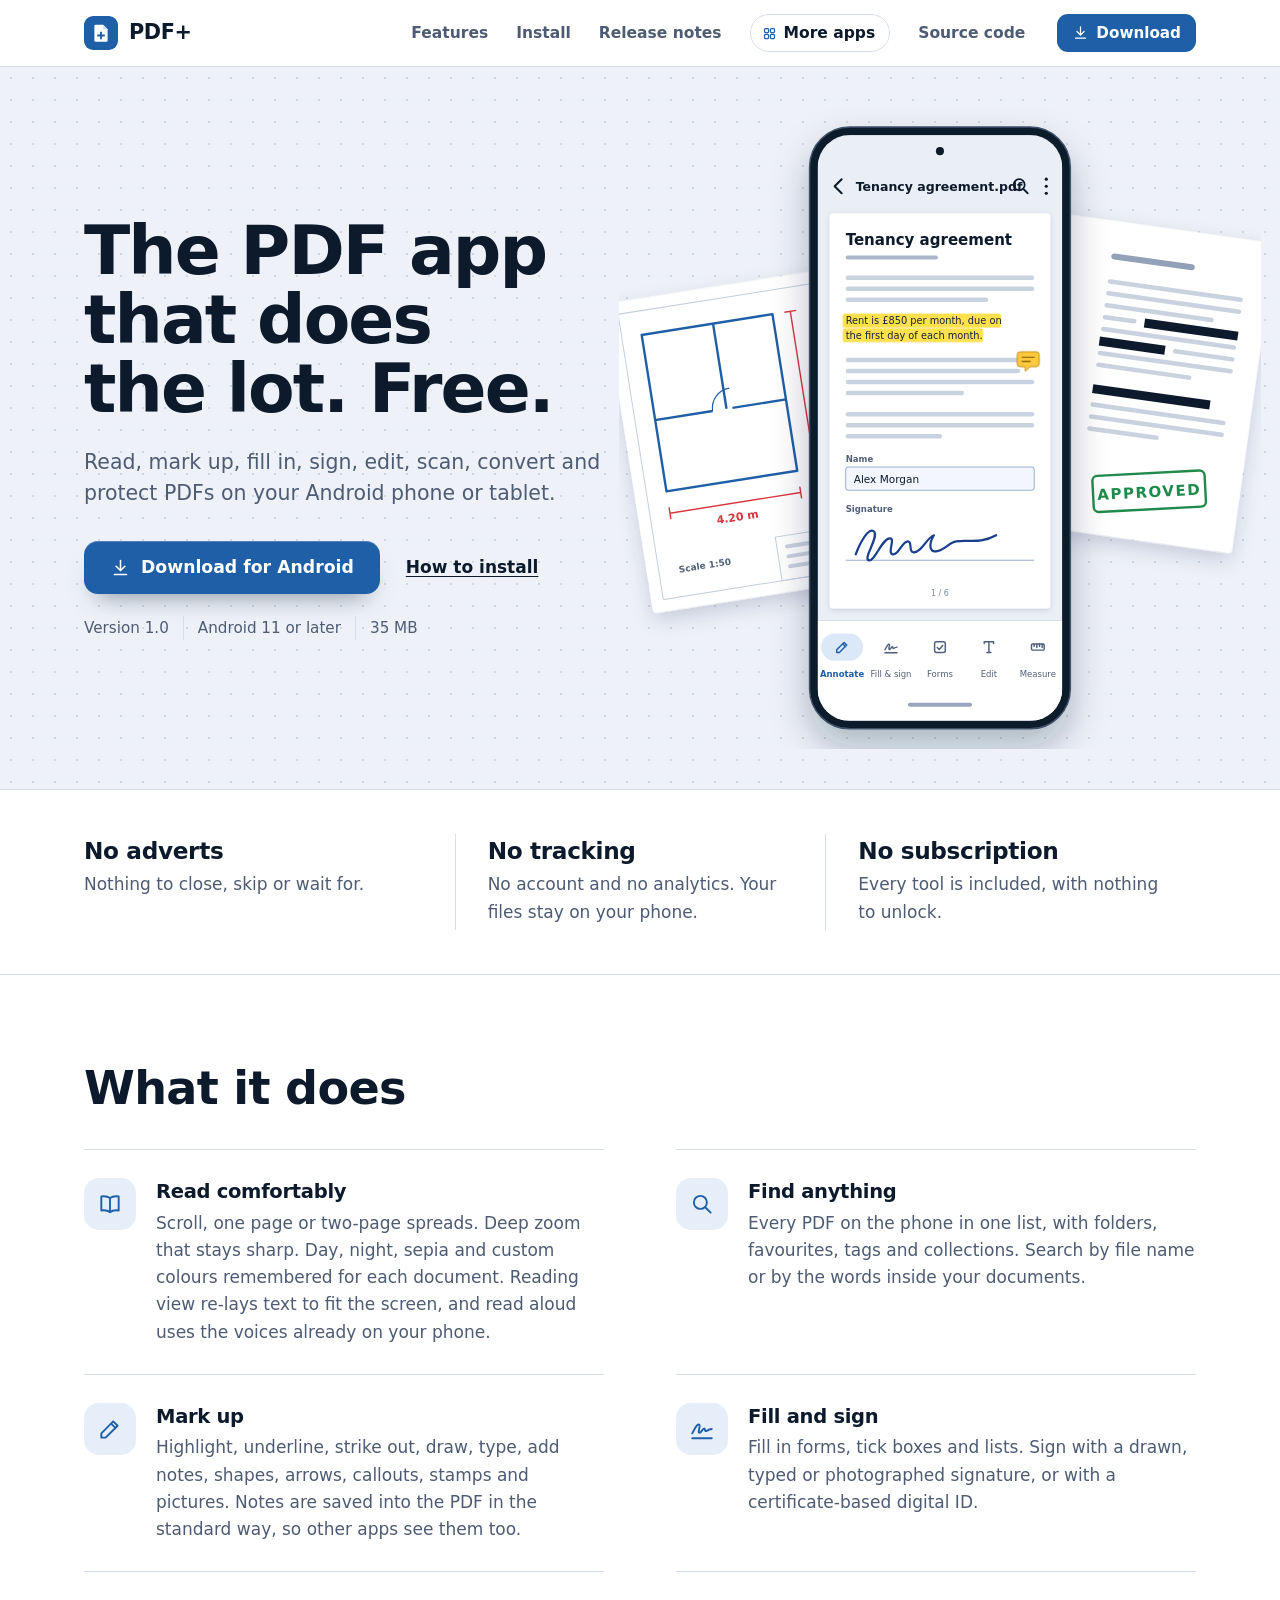
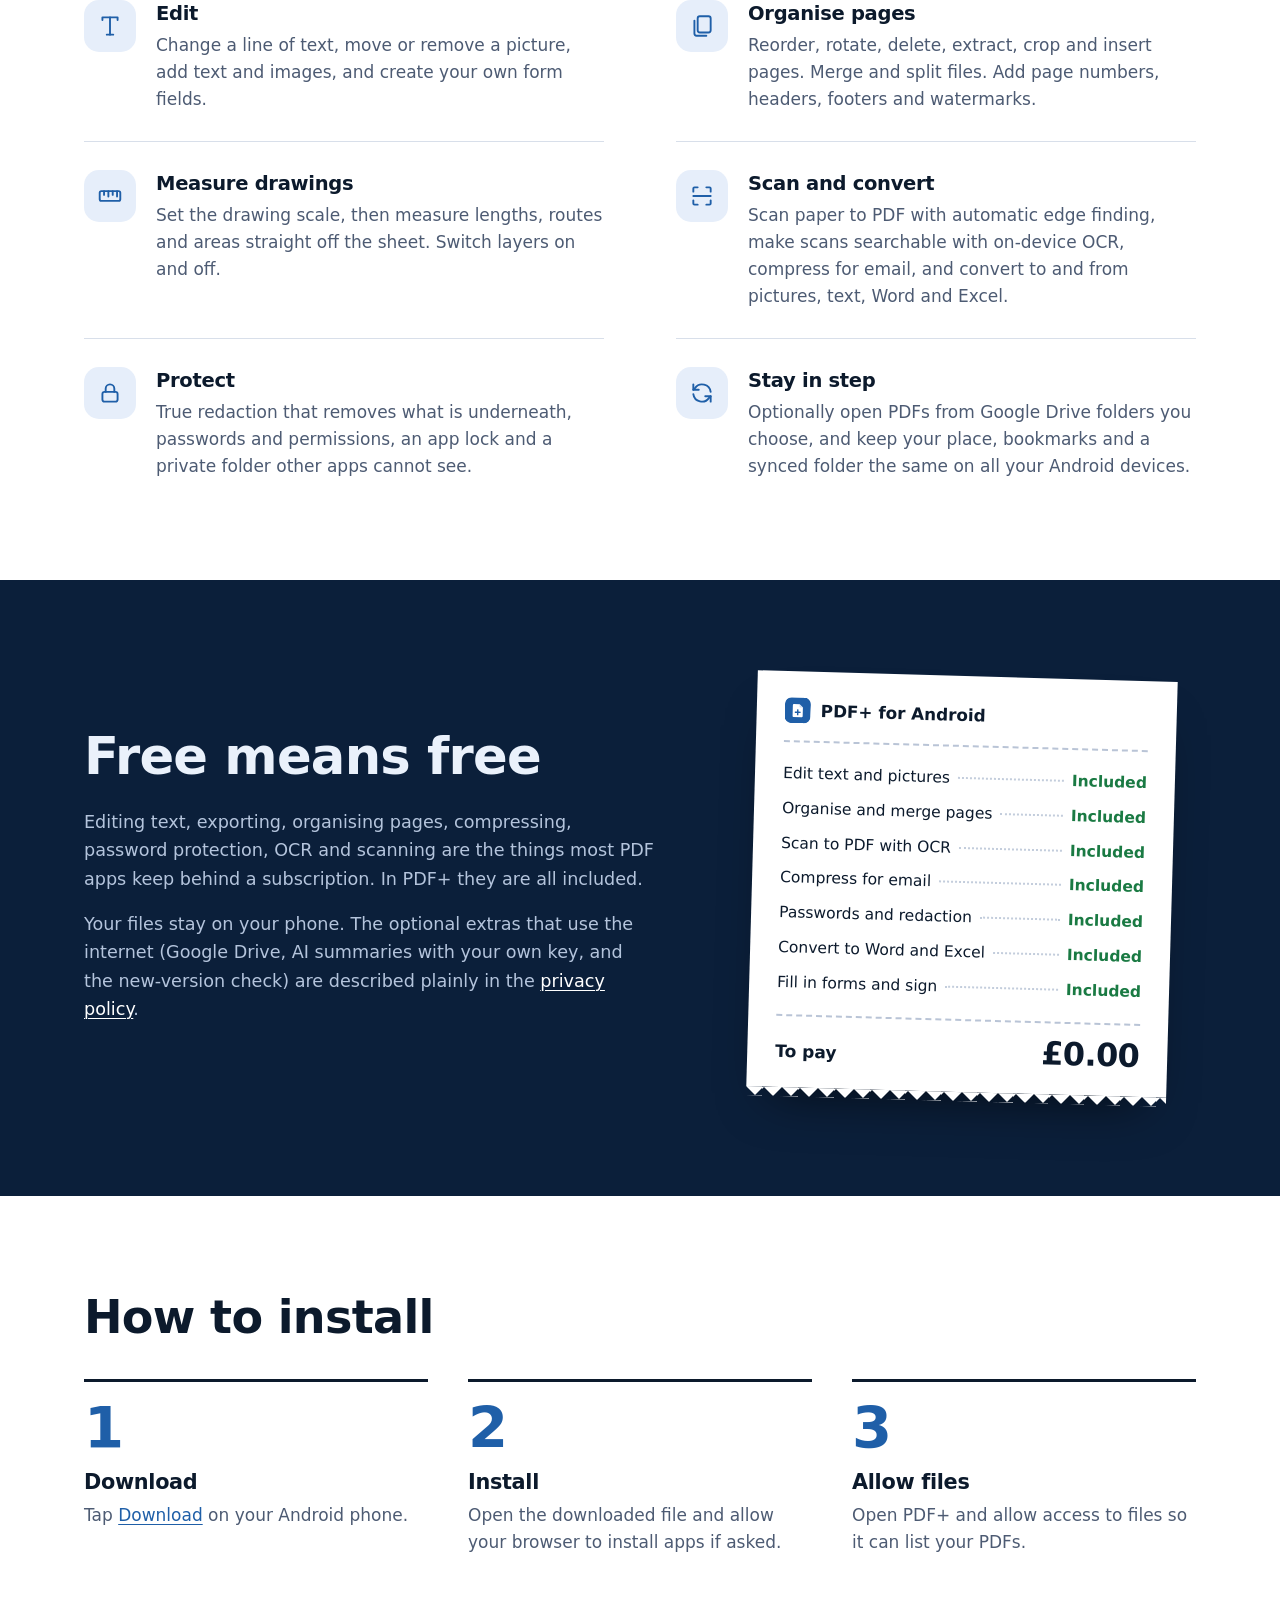
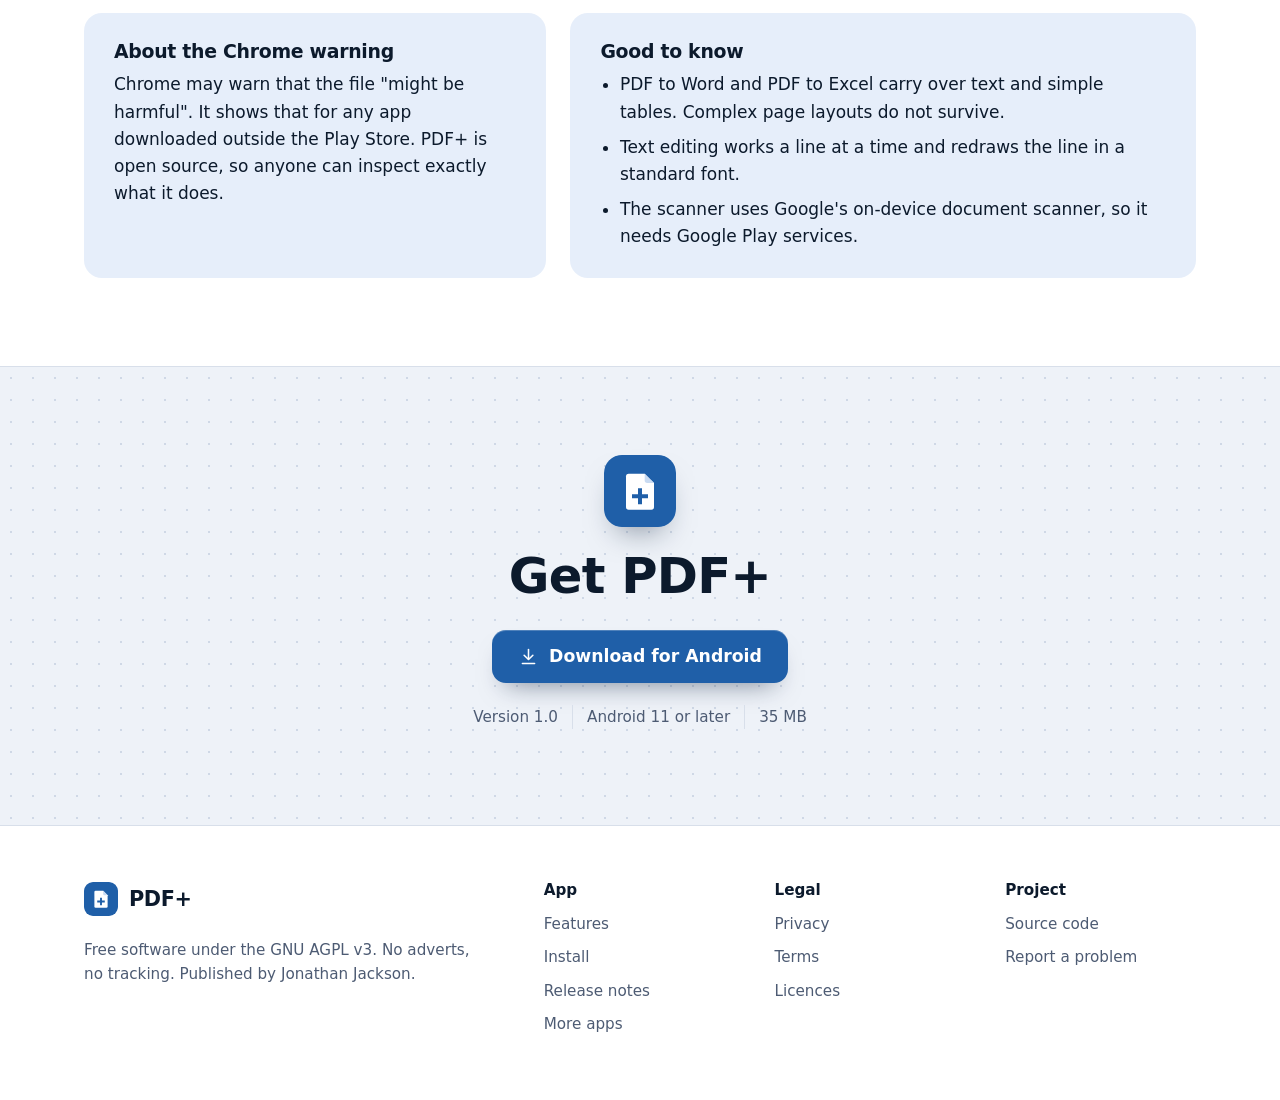
==== commit 6463e8e3: "Add a More apps page and show the menu on phones Every page gains a More apps link to the developer'" ====
--- a/docs/index.html
+++ b/docs/index.html
@@ -20,14 +20,14 @@
 <link rel="icon" href="icon.svg" type="image/svg+xml">
 <link rel="apple-touch-icon" href="apple-touch-icon.png">
 <link rel="preload" href="fonts/archivo.woff2" as="font" type="font/woff2" crossorigin>
-<link rel="stylesheet" href="style.css">
+<link rel="stylesheet" href="style.css?v=1">
 <script type="application/ld+json">{"@context":"https://schema.org","@type":"SoftwareApplication","name":"PDF+","operatingSystem":"Android 11 or later","applicationCategory":"BusinessApplication","offers":{"@type":"Offer","price":"0","priceCurrency":"GBP"},"softwareVersion":"1.0","license":"https://www.gnu.org/licenses/agpl-3.0.html","description":"Free PDF reader, annotator, editor, scanner and converter for Android with no adverts and no tracking."}</script>
 </head>
 <body class="home">
 <a class="skip" href="#main">Skip to content</a>
 <header class="top"><div class="wrap">
 <a class="brand" href="./"><img src="icon.svg" alt="" width="34" height="34">PDF+</a>
-<nav aria-label="Main"><a href="./#features">Features</a><a href="./#install">Install</a><a href="releases.html">Release notes</a><a href="https://github.com/CustomGPTer/pdfplus">Source code</a></nav>
+<nav aria-label="Main"><a href="./#features">Features</a><a href="./#install">Install</a><a href="releases.html">Release notes</a><a class="more-apps" href="more-apps.html"><svg viewBox="0 0 24 24" aria-hidden="true"><rect x="4" y="4" width="6.5" height="6.5" rx="1.6"/><rect x="13.5" y="4" width="6.5" height="6.5" rx="1.6"/><rect x="4" y="13.5" width="6.5" height="6.5" rx="1.6"/><rect x="13.5" y="13.5" width="6.5" height="6.5" rx="1.6"/></svg>More apps</a><a class="wide" href="https://github.com/CustomGPTer/pdfplus">Source code</a></nav>
 <a class="btn btn-small" href="https://github.com/CustomGPTer/pdfplus/releases/latest/download/PDFPlus.apk"><svg class="ico" viewBox="0 0 24 24" fill="none" stroke="currentColor" stroke-width="1.75" stroke-linecap="round" stroke-linejoin="round" aria-hidden="true"><path d="M12 4v11"/><path d="M7 10.5l5 5 5-5"/><path d="M5 20h14"/></svg>Download</a>
 </div></header>
 <main id="main">
@@ -190,7 +190,7 @@
 <a class="brand" href="./"><img src="icon.svg" alt="" width="34" height="34">PDF+</a>
 <p>Free software under the GNU AGPL v3. No adverts, no tracking. Published by Jonathan Jackson.</p>
 </div>
-<nav aria-label="App"><h2>App</h2><a href="./#features">Features</a><a href="./#install">Install</a><a href="releases.html">Release notes</a></nav>
+<nav aria-label="App"><h2>App</h2><a href="./#features">Features</a><a href="./#install">Install</a><a href="releases.html">Release notes</a><a href="more-apps.html">More apps</a></nav>
 <nav aria-label="Legal"><h2>Legal</h2><a href="privacy.html">Privacy</a><a href="terms.html">Terms</a><a href="licences.html">Licences</a></nav>
 <nav aria-label="Project"><h2>Project</h2><a href="https://github.com/CustomGPTer/pdfplus">Source code</a><a href="https://github.com/CustomGPTer/pdfplus/issues">Report a problem</a></nav>
 </div></footer>
--- a/docs/style.css
+++ b/docs/style.css
@@ -228,3 +228,44 @@
   .scene .hl,.scene .pin,.scene .sig{animation:none}
   .btn{transition:none}
 }
+
+/* ---------- more apps, and fixes for phones */
+.top nav a.more-apps{display:inline-flex;align-items:center;gap:7px;color:var(--ink);border:1px solid var(--line);border-radius:999px;padding:6px 14px 6px 11px;background:var(--paper)}
+.top nav a.more-apps svg{width:15px;height:15px;flex:none;fill:none;stroke:var(--brand);stroke-width:2;stroke-linecap:round;stroke-linejoin:round}
+.top nav a.more-apps:hover,.top nav a.more-apps[aria-current="page"]{border-color:var(--brand)}
+.top nav{align-items:center}
+.more-head{max-width:39em;margin-bottom:36px}
+.more-head h1{font-size:clamp(2.2rem,5vw,3.2rem);font-weight:800;font-stretch:120%;letter-spacing:-.025em;margin-bottom:16px}
+.more-head p{font-size:1.14rem;color:var(--muted);margin:0}
+.mapps{display:grid;grid-template-columns:repeat(2,minmax(0,1fr));gap:24px}
+.mapp{display:flex;flex-direction:column;background:var(--paper);border-radius:18px;overflow:hidden;box-shadow:0 0 0 1px var(--line),0 22px 28px -22px rgba(var(--shadow),.35)}
+.mapp-cover{position:relative;height:104px;background:linear-gradient(135deg,var(--b),var(--b2));overflow:hidden}
+.mapp-cover svg{position:absolute;right:-18px;top:-26px;width:176px;height:176px;opacity:.22}
+.mapp-body{display:flex;flex-direction:column;flex:1;padding:0 26px 24px}
+.mapp-icon{width:68px;height:68px;border-radius:16px;margin-top:-34px;position:relative;box-shadow:0 0 0 4px var(--paper)}
+.mapp h2{font-size:1.6rem;margin:14px 0 2px}
+.mapp-kind{color:var(--muted);margin:0 0 12px}
+.mapp-say{margin:0 0 20px}
+.mapp-go{display:flex;flex-wrap:wrap;align-items:center;gap:12px 22px;margin:auto 0 0}
+.mapp-go .btn{font-size:1rem;padding:12px 18px;border-radius:12px;box-shadow:none}
+.mapp-go .btn .ico{width:18px;height:18px}
+.mapp-site{font-weight:620}
+.mapp-needs{font-size:.9rem;color:var(--muted);margin:14px 0 0}
+.more-foot{max-width:39em;margin-top:56px}
+.more-foot h2{font-size:1.5rem;margin-bottom:.7em}
+.more-foot .btn{margin-top:10px}
+@media (max-width:960px){
+  .top{position:static}
+  .top .wrap{flex-wrap:wrap;gap:0 24px}
+  .top .brand{min-height:66px}
+  .top nav{display:flex;order:3;flex:1 0 100%;margin:0;gap:22px;padding:0 0 14px;flex-wrap:wrap;row-gap:6px}
+  .top nav .wide{display:none}
+  html{scroll-padding-top:16px}
+}
+@media (max-width:680px){
+  .mapps{grid-template-columns:minmax(0,1fr)}
+  .top nav{gap:14px;font-size:.93rem}
+  .top nav a[href$="#install"]{display:none}
+}
+@media (max-width:376px){.top nav a.more-apps svg{display:none}.top nav a.more-apps{padding:6px 12px}}
+/* ---------- end of more apps, and fixes for phones */
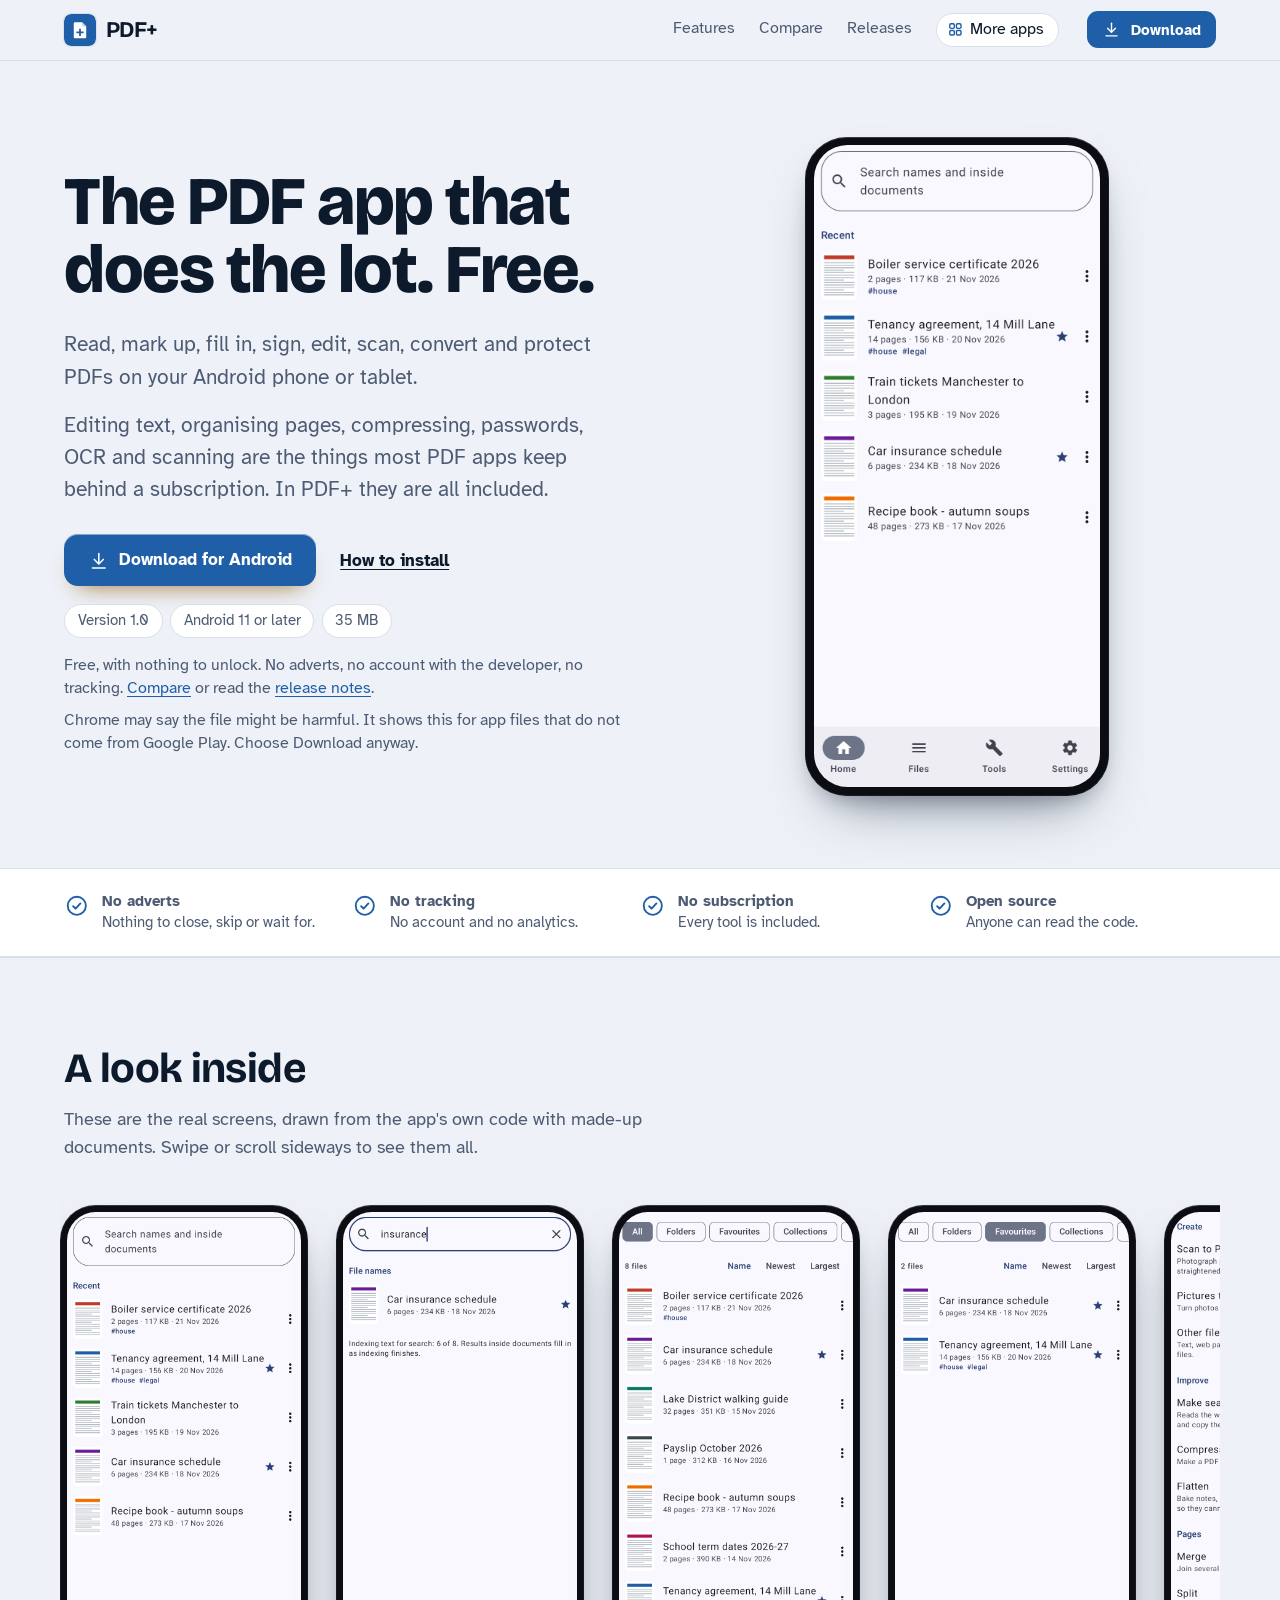
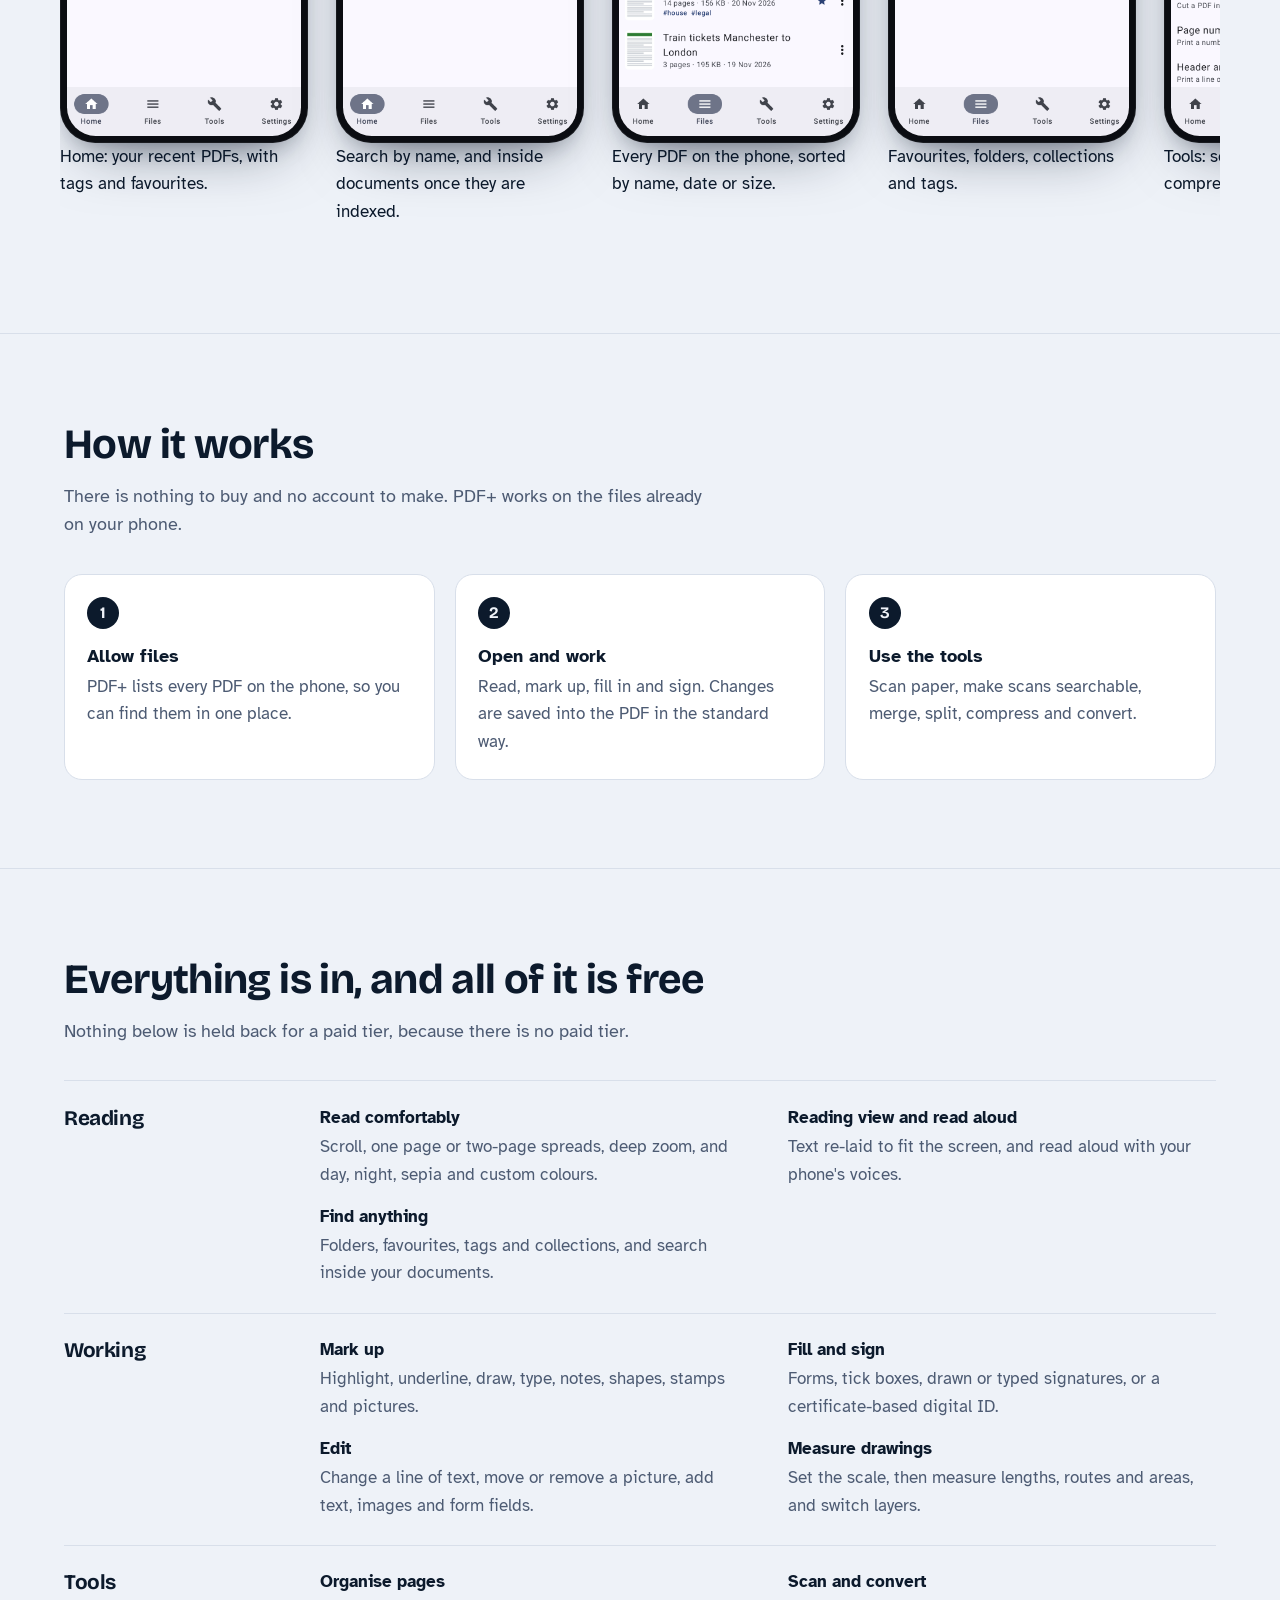
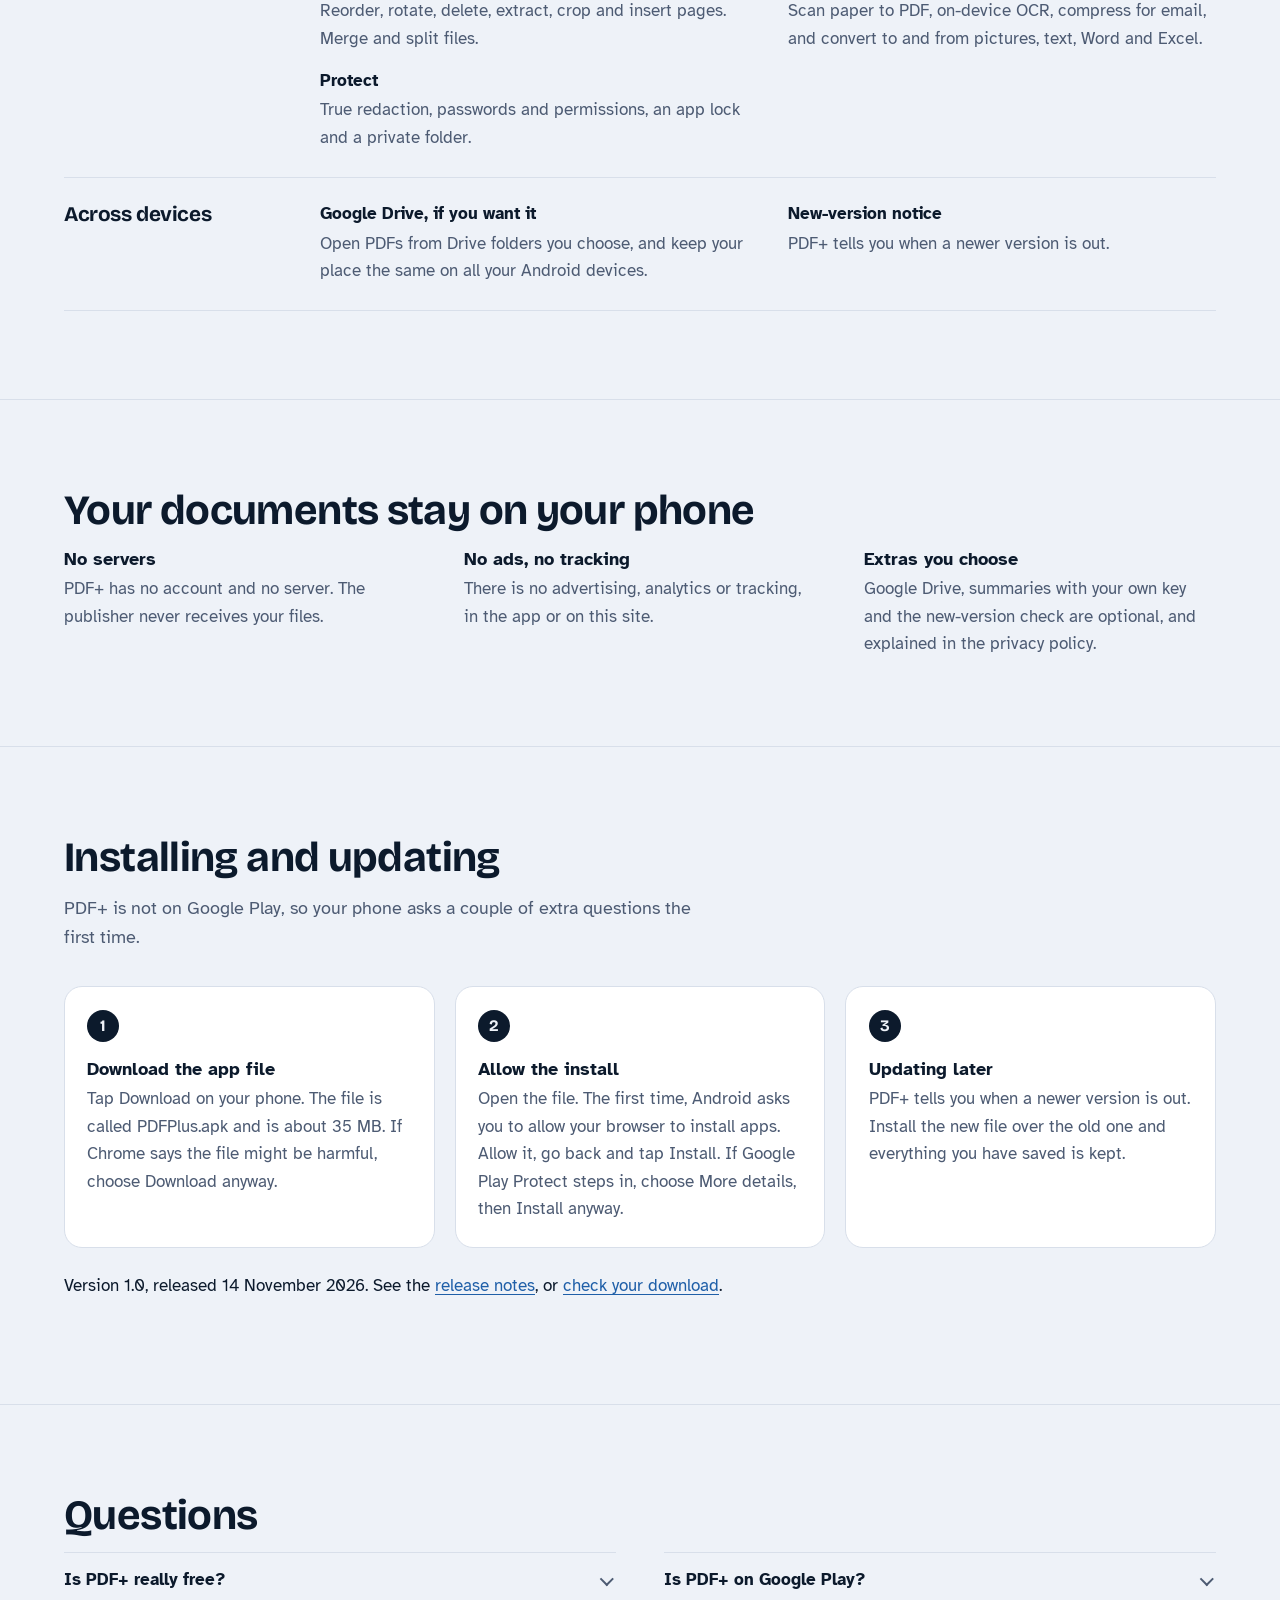
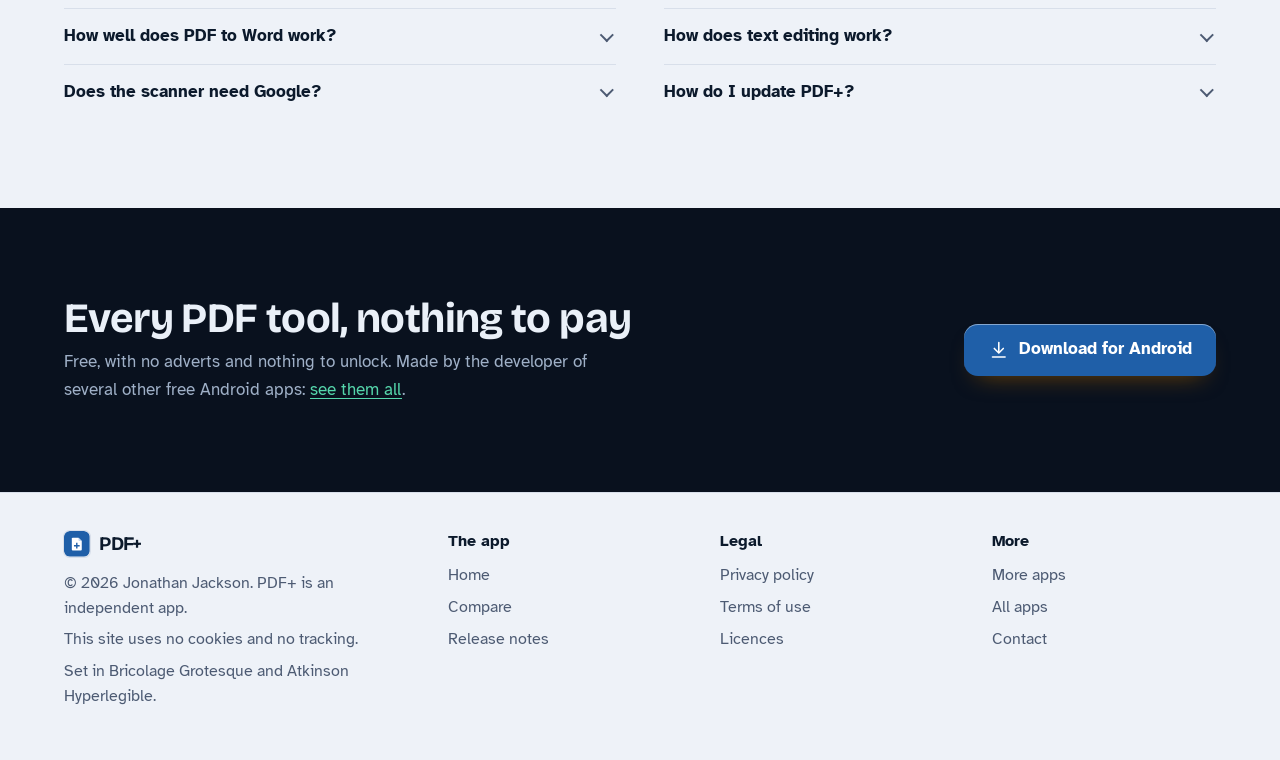
==== commit 4741b1cb: "Rebuild the site on the house layout, with screens from the app and a compare page" ====
--- a/docs/index.html
+++ b/docs/index.html
@@ -3,196 +3,142 @@
 <head>
 <meta charset="utf-8">
 <meta name="viewport" content="width=device-width, initial-scale=1">
-<title>PDF+ | Free PDF reader, editor and scanner for Android</title>
-<meta name="description" content="PDF+ is a free Android PDF app: read, annotate, fill and sign, edit, scan, OCR, convert, compress, redact and measure. No adverts, no tracking, no subscription.">
+<title>PDF+: the free PDF app that does the lot, with no adverts</title>
+<meta name="description" content="PDF+ is a free, open-source Android app to read, mark up, fill in, sign, edit, scan, convert and protect PDFs. Editing, OCR, merging and compressing are included. No adverts, no account.">
+<meta name="author" content="Jonathan Jackson">
 <link rel="canonical" href="https://customgpter.github.io/pdfplus/">
+<meta name="theme-color" content="#eef2f8" media="(prefers-color-scheme: light)">
+<meta name="theme-color" content="#0a111b" media="(prefers-color-scheme: dark)">
 <meta property="og:type" content="website">
 <meta property="og:site_name" content="PDF+">
-<meta property="og:title" content="PDF+ | Free PDF reader, editor and scanner for Android">
-<meta property="og:description" content="PDF+ is a free Android PDF app: read, annotate, fill and sign, edit, scan, OCR, convert, compress, redact and measure. No adverts, no tracking, no subscription.">
+<meta property="og:title" content="PDF+: the free PDF app that does the lot, with no adverts">
+<meta property="og:description" content="PDF+ is a free, open-source Android app to read, mark up, fill in, sign, edit, scan, convert and protect PDFs. Editing, OCR, merging and compressing are included. No adverts, no account.">
 <meta property="og:url" content="https://customgpter.github.io/pdfplus/">
-<meta property="og:image" content="https://customgpter.github.io/pdfplus/og.png">
+<meta property="og:image" content="https://customgpter.github.io/pdfplus/assets/og.png">
 <meta property="og:image:width" content="1200">
 <meta property="og:image:height" content="630">
+<meta property="og:image:alt" content="PDF+&#x27;s home screen with a list of recent PDFs">
+<meta property="og:locale" content="en_GB">
 <meta name="twitter:card" content="summary_large_image">
-<meta name="theme-color" content="#eef2f8" media="(prefers-color-scheme: light)">
-<meta name="theme-color" content="#0a111b" media="(prefers-color-scheme: dark)">
-<link rel="icon" href="icon.svg" type="image/svg+xml">
-<link rel="apple-touch-icon" href="apple-touch-icon.png">
-<link rel="preload" href="fonts/archivo.woff2" as="font" type="font/woff2" crossorigin>
-<link rel="stylesheet" href="style.css?v=1">
-<script type="application/ld+json">{"@context":"https://schema.org","@type":"SoftwareApplication","name":"PDF+","operatingSystem":"Android 11 or later","applicationCategory":"BusinessApplication","offers":{"@type":"Offer","price":"0","priceCurrency":"GBP"},"softwareVersion":"1.0","license":"https://www.gnu.org/licenses/agpl-3.0.html","description":"Free PDF reader, annotator, editor, scanner and converter for Android with no adverts and no tracking."}</script>
+<link rel="icon" href="./assets/favicon.svg" type="image/svg+xml">
+<link rel="apple-touch-icon" href="./assets/apple-touch-icon.png">
+<link rel="preload" href="./assets/fonts/bricolage-grotesque-latin.woff2" as="font" type="font/woff2" crossorigin>
+<link rel="preload" href="./assets/fonts/atkinson-hyperlegible-latin-400-normal.woff2" as="font" type="font/woff2" crossorigin>
+<link rel="stylesheet" href="./assets/site.css?v=1">
+<link rel="stylesheet" href="./assets/house.css?v=1">
+<link rel="stylesheet" href="./assets/apps-list.css?v=1">
+<script src="./assets/apps-list.js?v=1" defer></script>
+<script type="application/ld+json">{"@context":"https://schema.org","@type":"SoftwareApplication","name":"PDF+","url":"https://customgpter.github.io/pdfplus/","description":"PDF+ is a free, open-source Android app to read, mark up, fill in, sign, edit, scan, convert and protect PDFs. Editing, OCR, merging and compressing are included. No adverts, no account.","applicationCategory":"BusinessApplication","operatingSystem":"Android 11 or later","softwareVersion":"1.0","downloadUrl":"https://github.com/CustomGPTer/pdfplus/releases/latest/download/PDFPlus.apk","releaseNotes":"https://customgpter.github.io/pdfplus/releases.html","offers":{"@type":"Offer","price":"0","priceCurrency":"GBP"},"inLanguage":"en-GB","image":"https://customgpter.github.io/pdfplus/assets/og.png","featureList":["Read comfortably","Reading view and read aloud","Find anything","Mark up","Fill and sign","Edit","Measure drawings","Organise pages","Scan and convert","Protect","Google Drive, if you want it","New-version notice"],"author":{"@type":"Person","name":"Jonathan Jackson"}}</script>
+<script type="application/ld+json">{"@context":"https://schema.org","@type":"FAQPage","mainEntity":[{"@type":"Question","name":"Is PDF+ really free?","acceptedAnswer":{"@type":"Answer","text":"Yes. There is no paid version, no subscription and no adverts. It is also open source: the code is on GitHub."}},{"@type":"Question","name":"Is PDF+ on Google Play?","acceptedAnswer":{"@type":"Answer","text":"No. It is downloaded from this site as an Android app file. It needs Android 11 or later."}},{"@type":"Question","name":"How well does PDF to Word work?","acceptedAnswer":{"@type":"Answer","text":"PDF to Word and PDF to Excel carry over text and simple tables. Complex page layouts do not survive."}},{"@type":"Question","name":"How does text editing work?","acceptedAnswer":{"@type":"Answer","text":"Text editing works a line at a time and redraws the line in a standard font."}},{"@type":"Question","name":"Does the scanner need Google?","acceptedAnswer":{"@type":"Answer","text":"Yes. The scanner uses Google's on-device document scanner, so it needs Google Play services."}},{"@type":"Question","name":"How do I update PDF+?","acceptedAnswer":{"@type":"Answer","text":"PDF+ tells you when a newer version is out. Download it from this site and install it over the one you have. Your settings are kept."}}]}</script>
 </head>
-<body class="home">
+<body>
 <a class="skip" href="#main">Skip to content</a>
-<header class="top"><div class="wrap">
-<a class="brand" href="./"><img src="icon.svg" alt="" width="34" height="34">PDF+</a>
-<nav aria-label="Main"><a href="./#features">Features</a><a href="./#install">Install</a><a href="releases.html">Release notes</a><a class="more-apps" href="more-apps.html"><svg viewBox="0 0 24 24" aria-hidden="true"><rect x="4" y="4" width="6.5" height="6.5" rx="1.6"/><rect x="13.5" y="4" width="6.5" height="6.5" rx="1.6"/><rect x="4" y="13.5" width="6.5" height="6.5" rx="1.6"/><rect x="13.5" y="13.5" width="6.5" height="6.5" rx="1.6"/></svg>More apps</a><a class="wide" href="https://github.com/CustomGPTer/pdfplus">Source code</a></nav>
-<a class="btn btn-small" href="https://github.com/CustomGPTer/pdfplus/releases/latest/download/PDFPlus.apk"><svg class="ico" viewBox="0 0 24 24" fill="none" stroke="currentColor" stroke-width="1.75" stroke-linecap="round" stroke-linejoin="round" aria-hidden="true"><path d="M12 4v11"/><path d="M7 10.5l5 5 5-5"/><path d="M5 20h14"/></svg>Download</a>
-</div></header>
+<header class="masthead">
+<div class="wrap">
+<a class="brand" href="./" aria-label="PDF+ home"><svg viewBox="0 0 108 108" aria-hidden="true"><rect width="108" height="108" rx="24" fill="#1f5fa8"/><path fill="#fff" d="M37 28h24l14 14v36a4 4 0 0 1-4 4H37a4 4 0 0 1-4-4V32a4 4 0 0 1 4-4z"/><path fill="#c9dbf2" d="M61 28l14 14H65a4 4 0 0 1-4-4z"/><path fill="#1f5fa8" d="M51 50h6v9h9v6h-9v9h-6v-9h-9v-6h9z"/></svg><span>PDF+</span></a>
+<nav aria-label="Main"><ul><li><a href="./#features">Features</a></li><li><a href="./compare.html">Compare</a></li><li><a href="./releases.html">Releases</a></li><li><a class="more-apps" href="./more-apps.html"><svg class="ico" viewBox="0 0 24 24" aria-hidden="true"><rect x="4" y="4" width="6.5" height="6.5" rx="1.6"/><rect x="13.5" y="4" width="6.5" height="6.5" rx="1.6"/><rect x="4" y="13.5" width="6.5" height="6.5" rx="1.6"/><rect x="13.5" y="13.5" width="6.5" height="6.5" rx="1.6"/></svg>More apps</a></li></ul></nav>
+<a class="button small" href="https://github.com/CustomGPTer/pdfplus/releases/latest/download/PDFPlus.apk"><svg class="ico" viewBox="0 0 24 24" aria-hidden="true"><path d="M12 4v11"/><path d="M7 10.5l5 5 5-5"/><path d="M5 20h14"/></svg>Download</a>
+</div>
+</header>
 <main id="main">
-<section class="hero"><div class="wrap">
-<div class="hero-text">
+<div class="hero">
+<div class="wrap hero-grid">
+<div class="hero-copy">
 <h1>The PDF app that does the lot. Free.</h1>
-<p class="lead">Read, mark up, fill in, sign, edit, scan, convert and protect PDFs on your Android phone or tablet.</p>
-<div class="cta"><a class="btn" href="https://github.com/CustomGPTer/pdfplus/releases/latest/download/PDFPlus.apk"><svg class="ico" viewBox="0 0 24 24" fill="none" stroke="currentColor" stroke-width="1.75" stroke-linecap="round" stroke-linejoin="round" aria-hidden="true"><path d="M12 4v11"/><path d="M7 10.5l5 5 5-5"/><path d="M5 20h14"/></svg>Download for Android</a><a class="quiet" href="#install">How to install</a></div>
-<ul class="facts"><li>Version 1.0</li><li>Android 11 or later</li><li>35 MB</li></ul>
+<p class="lede">Read, mark up, fill in, sign, edit, scan, convert and protect PDFs on your Android phone or tablet.</p><p class="lede">Editing text, organising pages, compressing, passwords, OCR and scanning are the things most PDF apps keep behind a subscription. In PDF+ they are all included.</p>
+
+<p class="get" id="download"><a class="button" href="https://github.com/CustomGPTer/pdfplus/releases/latest/download/PDFPlus.apk"><svg class="ico" viewBox="0 0 24 24" aria-hidden="true"><path d="M12 4v11"/><path d="M7 10.5l5 5 5-5"/><path d="M5 20h14"/></svg>Download for Android</a><a class="aside" href="#install">How to install</a></p>
+<ul class="pills"><li>Version 1.0</li><li>Android 11 or later</li><li>35 MB</li></ul>
+<p class="facts">Free, with nothing to unlock. No adverts, no account with the developer, no tracking. <a href="compare.html">Compare</a> or read the <a href="releases.html">release notes</a>.</p>
+<p class="facts">Chrome may say the file might be harmful. It shows this for app files that do not come from Google Play. Choose Download anyway.</p>
 </div>
-<div class="scene-wrap"><svg class="scene" viewBox="0 0 640 640" role="img" aria-label="Illustration: a tenancy agreement open in PDF+ on a phone, with a highlighted sentence and a signature, beside a measured floor plan and a redacted letter.">
-<defs>
-<filter id="shP" x="-30%" y="-20%" width="160%" height="150%"><feDropShadow dx="0" dy="18" stdDeviation="18" flood-color="#0b1f3a" flood-opacity=".28"/></filter>
-<filter id="shS" x="-30%" y="-20%" width="160%" height="150%"><feDropShadow dx="0" dy="8" stdDeviation="10" flood-color="#0b1f3a" flood-opacity=".16"/></filter>
-<filter id="shT" x="-10%" y="-10%" width="120%" height="120%"><feDropShadow dx="0" dy="1.5" stdDeviation="2.5" flood-color="#0b1f3a" flood-opacity=".14"/></filter>
-<clipPath id="scr"><rect x="198" y="28" width="244" height="584" rx="32"/></clipPath>
-</defs>
-
-<g transform="rotate(-9 128 330)">
-<rect x="8" y="176" width="240" height="312" rx="4" fill="#fff" filter="url(#shS)"/>
-<rect x="20" y="188" width="216" height="288" fill="none" stroke="#c3cfe0" stroke-width="1"/>
-<g fill="none" stroke="#1f5fa8" stroke-width="2.4" stroke-linejoin="round">
-<rect x="40" y="212" width="132" height="158"/>
-<path d="M112 212v70M40 298h58M118 298h54M112 282v16"/>
-</g>
-<g fill="none" stroke="#1f5fa8" stroke-width="1.2"><path d="M98 298a20 20 0 0 1 20 -20"/></g>
-<g stroke="#d9363e" stroke-width="1.4" fill="none"><path d="M40 392h132M40 386v12M172 386v12"/><path d="M190 212v158M184 212h12M184 370h12"/></g>
-<text x="106" y="410" text-anchor="middle" font-size="11" font-weight="650" fill="#d9363e">4.20 m</text>
-<text x="208" y="291" text-anchor="middle" font-size="11" font-weight="650" fill="#d9363e" transform="rotate(90 208 291)">5.10 m</text>
-<rect x="140" y="432" width="96" height="44" fill="none" stroke="#c3cfe0"/>
-<rect x="148" y="441" width="56" height="4" rx="2.0" fill="#c9d2df"/><rect x="148" y="451" width="72" height="4" rx="2.0" fill="#c9d2df"/><rect x="148" y="461" width="40" height="4" rx="2.0" fill="#c9d2df"/>
-<text x="40" y="452" font-size="9" font-weight="600" fill="#51607a">Scale 1:50</text>
-</g>
-
-<g transform="rotate(8 512 300)">
-<rect x="398" y="118" width="232" height="312" rx="4" fill="#fff" filter="url(#shS)"/>
-<rect x="470" y="150" width="84" height="6" rx="3.0" fill="#93a1b8"/>
-<rect x="470" y="176" width="136" height="4.5" rx="2.25" fill="#c9d2df"/><rect x="470" y="188" width="136" height="4.5" rx="2.25" fill="#c9d2df"/><rect x="470" y="200" width="110" height="4.5" rx="2.25" fill="#c9d2df"/>
-<rect x="512" y="210" width="94" height="9" fill="#0c1a2c"/>
-<rect x="470" y="212" width="34" height="4.5" rx="2.25" fill="#c9d2df"/>
-<rect x="470" y="224" width="136" height="4.5" rx="2.25" fill="#c9d2df"/>
-<rect x="470" y="234" width="66" height="9" fill="#0c1a2c"/>
-<rect x="544" y="236" width="62" height="4.5" rx="2.25" fill="#c9d2df"/>
-<rect x="470" y="248" width="136" height="4.5" rx="2.25" fill="#c9d2df"/><rect x="470" y="260" width="96" height="4.5" rx="2.25" fill="#c9d2df"/>
-<rect x="470" y="282" width="118" height="9" fill="#0c1a2c"/>
-<rect x="470" y="300" width="136" height="4.5" rx="2.25" fill="#c9d2df"/><rect x="470" y="312" width="136" height="4.5" rx="2.25" fill="#c9d2df"/><rect x="470" y="324" width="72" height="4.5" rx="2.25" fill="#c9d2df"/>
-<g transform="rotate(-11 540 380)"><rect x="484" y="362" width="112" height="36" rx="5" fill="none" stroke="#1f8a4c" stroke-width="2.4"/><text x="540" y="386" text-anchor="middle" font-size="15" font-weight="800" letter-spacing="1.5" fill="#1f8a4c" style="font-stretch:112%">APPROVED</text></g>
-</g>
-
-<rect x="190" y="20" width="260" height="600" rx="40" fill="#0c1a2c" stroke="#40516b" stroke-width="1.5" filter="url(#shP)"/>
-<g clip-path="url(#scr)">
-<rect x="198" y="28" width="244" height="584" fill="#eaeff6"/>
-<circle cx="320" cy="44" r="4" fill="#0c1a2c"/>
-<path d="M222 72l-7 7 7 7" fill="none" stroke="#0c1a2c" stroke-width="2" stroke-linecap="round" stroke-linejoin="round"/>
-<text x="236" y="83.5" font-size="12.5" font-weight="650" fill="#0c1a2c">Tenancy agreement.pdf</text>
-<g fill="none" stroke="#0c1a2c" stroke-width="1.8" stroke-linecap="round"><circle cx="399" cy="77.5" r="5.5"/><path d="M403.5 82l4 4"/></g>
-<g fill="#0c1a2c"><circle cx="426" cy="72" r="1.6"/><circle cx="426" cy="79" r="1.6"/><circle cx="426" cy="86" r="1.6"/></g>
-
-<rect x="210" y="106" width="220" height="394" rx="3" fill="#fff" filter="url(#shT)"/>
-<text x="226" y="138" font-size="15" font-weight="750" fill="#0c1a2c" style="font-stretch:110%">Tenancy agreement</text>
-<rect x="226" y="148" width="92" height="4" rx="2.0" fill="#aab6c8"/>
-<rect x="226" y="168" width="188" height="4.5" rx="2.25" fill="#c9d2df"/><rect x="226" y="179" width="188" height="4.5" rx="2.25" fill="#c9d2df"/><rect x="226" y="190" width="142" height="4.5" rx="2.25" fill="#c9d2df"/>
-<rect class="hl hl1" x="223" y="206" width="158" height="14" rx="2" fill="#ffe04d"/>
-<rect class="hl hl2" x="223" y="220.5" width="140" height="14" rx="2" fill="#ffe04d"/>
-<text font-size="9.8" font-weight="500" fill="#16243a"><tspan x="226" y="216.5">Rent is £850 per month, due on</tspan><tspan x="226" y="231">the first day of each month.</tspan></text>
-<rect x="226" y="250" width="188" height="4.5" rx="2.25" fill="#c9d2df"/><rect x="226" y="261" width="174" height="4.5" rx="2.25" fill="#c9d2df"/><rect x="226" y="272" width="188" height="4.5" rx="2.25" fill="#c9d2df"/><rect x="226" y="283" width="118" height="4.5" rx="2.25" fill="#c9d2df"/>
-<g class="pin"><path d="M400 244h16a3 3 0 0 1 3 3v9a3 3 0 0 1-3 3h-6l-5 4.5v-4.5h-5a3 3 0 0 1-3-3v-9a3 3 0 0 1 3-3z" fill="#ffc83d" stroke="#b8860b" stroke-width=".8"/><path d="M402 249.5h12M402 253.5h8" stroke="#7a5a00" stroke-width="1.2" stroke-linecap="round"/></g>
-<rect x="226" y="304" width="188" height="4.5" rx="2.25" fill="#c9d2df"/><rect x="226" y="315" width="188" height="4.5" rx="2.25" fill="#c9d2df"/><rect x="226" y="326" width="96" height="4.5" rx="2.25" fill="#c9d2df"/>
-<text x="226" y="354" font-size="8.5" font-weight="600" fill="#51607a">Name</text>
-<rect x="226" y="359" width="188" height="23" rx="3" fill="#f3f7fd" stroke="#9db3d1"/>
-<text x="234" y="374.5" font-size="10.5" font-weight="500" fill="#0c1a2c">Alex Morgan</text>
-<text x="226" y="404" font-size="8.5" font-weight="600" fill="#51607a">Signature</text>
-<path d="M226 452h188" stroke="#9db3d1" stroke-width="1"/>
-<path class="sig" pathLength="1" d="M236 446c5-13 13-27 18-23 6 5-11 27-5 29 6 2 13-22 21-22 6 0-3 15 3 16 6 1 9-13 15-13 5 0 0 11 6 11 8 0 13-15 20-17-5 8-5 17 2 16 9-1 13-9 20-10 12-2 24 3 40-6" fill="none" stroke="#1b3f8f" stroke-width="2.2" stroke-linecap="round" stroke-linejoin="round"/>
-<text x="320" y="488" text-anchor="middle" font-size="8" font-weight="500" fill="#7c899c">1 / 6</text>
-
-<rect x="198" y="512" width="244" height="100" fill="#fff"/>
-<path d="M198 512h244" stroke="#d8dfea"/>
-<rect x="201.4" y="525" width="42" height="27" rx="13.5" fill="#dbe8f8"/><g transform="translate(214.4 530.5) scale(.6667)" fill="none" stroke="#1f5fa8" stroke-width="2.2" stroke-linecap="round" stroke-linejoin="round"><path d="M4 20h4L19 9l-4-4L4 16v4z"/><path d="M13 7l4 4"/></g><text x="222.4" y="568" text-anchor="middle" font-size="8.5" font-weight="600" fill="#1f5fa8">Annotate</text><g transform="translate(263.2 530.5) scale(.6667)" fill="none" stroke="#51607a" stroke-width="2.2" stroke-linecap="round" stroke-linejoin="round"><path d="M3 16c3-6 5-9 6.5-8 1.6 1-2 7 0 7.5 1.6.4 3-4 4.5-4 1.2 0 .3 2.5 1.5 2.5 1 0 2-1.5 5.5-2"/><path d="M3 20.5h18"/></g><text x="271.2" y="568" text-anchor="middle" font-size="8.5" font-weight="500" fill="#51607a">Fill &amp; sign</text><g transform="translate(312.0 530.5) scale(.6667)" fill="none" stroke="#51607a" stroke-width="2.2" stroke-linecap="round" stroke-linejoin="round"><rect x="4" y="4" width="16" height="16" rx="3"/><path d="M8 12.5l3 3 5-6"/></g><text x="320.0" y="568" text-anchor="middle" font-size="8.5" font-weight="500" fill="#51607a">Forms</text><g transform="translate(360.8 530.5) scale(.6667)" fill="none" stroke="#51607a" stroke-width="2.2" stroke-linecap="round" stroke-linejoin="round"><path d="M5 6.5V4h14v2.5"/><path d="M12 4v16"/><path d="M9 20h6"/></g><text x="368.8" y="568" text-anchor="middle" font-size="8.5" font-weight="500" fill="#51607a">Edit</text><g transform="translate(409.6 530.5) scale(.6667)" fill="none" stroke="#51607a" stroke-width="2.2" stroke-linecap="round" stroke-linejoin="round"><rect x="2.5" y="7.5" width="19" height="9" rx="1.5"/><path d="M6.5 7.5v3.5"/><path d="M10.5 7.5v5"/><path d="M14.5 7.5v3.5"/><path d="M18.5 7.5v5"/></g><text x="417.6" y="568" text-anchor="middle" font-size="8.5" font-weight="500" fill="#51607a">Measure</text>
-<rect x="288" y="594" width="64" height="4" rx="2" fill="#9aa7ba"/>
-</g>
-</svg></div>
-</div></section>
-
-<section class="promises"><div class="wrap">
-<div><h2>No adverts</h2><p>Nothing to close, skip or wait for.</p></div>
-<div><h2>No tracking</h2><p>No account and no analytics. Your files stay on your phone.</p></div>
-<div><h2>No subscription</h2><p>Every tool is included, with nothing to unlock.</p></div>
-</div></section>
-
-<section class="features" id="features"><div class="wrap">
-<h2>What it does</h2>
-<ul class="feature-list">
-<li class="feature"><svg class="ico" viewBox="0 0 24 24" fill="none" stroke="currentColor" stroke-width="1.75" stroke-linecap="round" stroke-linejoin="round" aria-hidden="true"><path d="M12 6.5C10 5 7 4.5 4 5v13c3-.5 6 0 8 1.5m0-13c2-1.5 5-2 8-1.5v13c-3-.5-6 0-8 1.5m0-13v13"/></svg><div><h3>Read comfortably</h3><p>Scroll, one page or two-page spreads. Deep zoom that stays sharp. Day, night, sepia and custom colours remembered for each document. Reading view re-lays text to fit the screen, and read aloud uses the voices already on your phone.</p></div></li>
-<li class="feature"><svg class="ico" viewBox="0 0 24 24" fill="none" stroke="currentColor" stroke-width="1.75" stroke-linecap="round" stroke-linejoin="round" aria-hidden="true"><circle cx="10.5" cy="10.5" r="6"/><path d="M15 15l5 5"/></svg><div><h3>Find anything</h3><p>Every PDF on the phone in one list, with folders, favourites, tags and collections. Search by file name or by the words inside your documents.</p></div></li>
-<li class="feature"><svg class="ico" viewBox="0 0 24 24" fill="none" stroke="currentColor" stroke-width="1.75" stroke-linecap="round" stroke-linejoin="round" aria-hidden="true"><path d="M4 20h4L19 9l-4-4L4 16v4z"/><path d="M13 7l4 4"/></svg><div><h3>Mark up</h3><p>Highlight, underline, strike out, draw, type, add notes, shapes, arrows, callouts, stamps and pictures. Notes are saved into the PDF in the standard way, so other apps see them too.</p></div></li>
-<li class="feature"><svg class="ico" viewBox="0 0 24 24" fill="none" stroke="currentColor" stroke-width="1.75" stroke-linecap="round" stroke-linejoin="round" aria-hidden="true"><path d="M3 16c3-6 5-9 6.5-8 1.6 1-2 7 0 7.5 1.6.4 3-4 4.5-4 1.2 0 .3 2.5 1.5 2.5 1 0 2-1.5 5.5-2"/><path d="M3 20.5h18"/></svg><div><h3>Fill and sign</h3><p>Fill in forms, tick boxes and lists. Sign with a drawn, typed or photographed signature, or with a certificate-based digital ID.</p></div></li>
-<li class="feature"><svg class="ico" viewBox="0 0 24 24" fill="none" stroke="currentColor" stroke-width="1.75" stroke-linecap="round" stroke-linejoin="round" aria-hidden="true"><path d="M5 6.5V4h14v2.5"/><path d="M12 4v16"/><path d="M9 20h6"/></svg><div><h3>Edit</h3><p>Change a line of text, move or remove a picture, add text and images, and create your own form fields.</p></div></li>
-<li class="feature"><svg class="ico" viewBox="0 0 24 24" fill="none" stroke="currentColor" stroke-width="1.75" stroke-linecap="round" stroke-linejoin="round" aria-hidden="true"><rect x="8" y="3" width="12" height="15" rx="2"/><path d="M5 7v12a2 2 0 0 0 2 2h9"/></svg><div><h3>Organise pages</h3><p>Reorder, rotate, delete, extract, crop and insert pages. Merge and split files. Add page numbers, headers, footers and watermarks.</p></div></li>
-<li class="feature"><svg class="ico" viewBox="0 0 24 24" fill="none" stroke="currentColor" stroke-width="1.75" stroke-linecap="round" stroke-linejoin="round" aria-hidden="true"><rect x="2.5" y="7.5" width="19" height="9" rx="1.5"/><path d="M6.5 7.5v3.5"/><path d="M10.5 7.5v5"/><path d="M14.5 7.5v3.5"/><path d="M18.5 7.5v5"/></svg><div><h3>Measure drawings</h3><p>Set the drawing scale, then measure lengths, routes and areas straight off the sheet. Switch layers on and off.</p></div></li>
-<li class="feature"><svg class="ico" viewBox="0 0 24 24" fill="none" stroke="currentColor" stroke-width="1.75" stroke-linecap="round" stroke-linejoin="round" aria-hidden="true"><path d="M4 8V5a1 1 0 0 1 1-1h3"/><path d="M16 4h3a1 1 0 0 1 1 1v3"/><path d="M20 16v3a1 1 0 0 1-1 1h-3"/><path d="M8 20H5a1 1 0 0 1-1-1v-3"/><path d="M4 12h16"/></svg><div><h3>Scan and convert</h3><p>Scan paper to PDF with automatic edge finding, make scans searchable with on-device OCR, compress for email, and convert to and from pictures, text, Word and Excel.</p></div></li>
-<li class="feature"><svg class="ico" viewBox="0 0 24 24" fill="none" stroke="currentColor" stroke-width="1.75" stroke-linecap="round" stroke-linejoin="round" aria-hidden="true"><rect x="5" y="11" width="14" height="9" rx="2"/><path d="M8 11V8a4 4 0 0 1 8 0v3"/></svg><div><h3>Protect</h3><p>True redaction that removes what is underneath, passwords and permissions, an app lock and a private folder other apps cannot see.</p></div></li>
-<li class="feature"><svg class="ico" viewBox="0 0 24 24" fill="none" stroke="currentColor" stroke-width="1.75" stroke-linecap="round" stroke-linejoin="round" aria-hidden="true"><path d="M20 11a8 8 0 0 0-14.5-3.5L4 9"/><path d="M4 4v5h5"/><path d="M4 13a8 8 0 0 0 14.5 3.5L20 15"/><path d="M20 20v-5h-5"/></svg><div><h3>Stay in step</h3><p>Optionally open PDFs from Google Drive folders you choose, and keep your place, bookmarks and a synced folder the same on all your Android devices.</p></div></li>
-</ul>
-</div></section>
-
-<section class="free"><div class="wrap">
-<div class="free-text">
-<h2>Free means free</h2>
-<p>Editing text, exporting, organising pages, compressing, password protection, OCR and scanning are the things most PDF apps keep behind a subscription. In PDF+ they are all included.</p>
-<p>Your files stay on your phone. The optional extras that use the internet (Google Drive, AI summaries with your own key, and the new-version check) are described plainly in the <a href="privacy.html">privacy policy</a>.</p>
-</div>
-<div class="receipt" role="group" aria-label="What PDF+ costs">
-<p class="receipt-head"><img src="icon.svg" alt="" width="26" height="26"><span>PDF+ for Android</span></p>
-<ul>
-<li><span>Edit text and pictures</span><i></i><b>Included</b></li>
-<li><span>Organise and merge pages</span><i></i><b>Included</b></li>
-<li><span>Scan to PDF with OCR</span><i></i><b>Included</b></li>
-<li><span>Compress for email</span><i></i><b>Included</b></li>
-<li><span>Passwords and redaction</span><i></i><b>Included</b></li>
-<li><span>Convert to Word and Excel</span><i></i><b>Included</b></li>
-<li><span>Fill in forms and sign</span><i></i><b>Included</b></li>
-</ul>
-<p class="receipt-total"><span>To pay</span><b>£0.00</b></p>
-</div>
-</div></section>
-
-<section class="install" id="install"><div class="wrap">
-<h2>How to install</h2>
-<ol class="steps">
-<li><h3>Download</h3><p>Tap <a href="https://github.com/CustomGPTer/pdfplus/releases/latest/download/PDFPlus.apk">Download</a> on your Android phone.</p></li>
-<li><h3>Install</h3><p>Open the downloaded file and allow your browser to install apps if asked.</p></li>
-<li><h3>Allow files</h3><p>Open PDF+ and allow access to files so it can list your PDFs.</p></li>
-</ol>
-<div class="notes">
-<div class="note">
-<h3>About the Chrome warning</h3>
-<p>Chrome may warn that the file "might be harmful". It shows that for any app downloaded outside the Play Store. PDF+ is open source, so anyone can inspect exactly what it does.</p>
-</div>
-<div class="note">
-<h3>Good to know</h3>
-<ul>
-<li>PDF to Word and PDF to Excel carry over text and simple tables. Complex page layouts do not survive.</li>
-<li>Text editing works a line at a time and redraws the line in a standard font.</li>
-<li>The scanner uses Google's on-device document scanner, so it needs Google Play services.</li>
-</ul>
+<div class="hero-phone"><div class="phone"><img src="./assets/screens/home.png" alt="Home: your recent PDFs, with tags and favourites." width="393" height="852" fetchpriority="high"></div></div>
 </div>
 </div>
-</div></section>
 
-<section class="get"><div class="wrap">
-<img src="icon.svg" alt="" width="72" height="72">
-<h2>Get PDF+</h2>
-<a class="btn" href="https://github.com/CustomGPTer/pdfplus/releases/latest/download/PDFPlus.apk"><svg class="ico" viewBox="0 0 24 24" fill="none" stroke="currentColor" stroke-width="1.75" stroke-linecap="round" stroke-linejoin="round" aria-hidden="true"><path d="M12 4v11"/><path d="M7 10.5l5 5 5-5"/><path d="M5 20h14"/></svg>Download for Android</a>
-<ul class="facts"><li>Version 1.0</li><li>Android 11 or later</li><li>35 MB</li></ul>
-</div></section>
+<section class="promises" aria-label="In short">
+<div class="wrap"><ul><li><svg class="ico" viewBox="0 0 24 24" aria-hidden="true"><circle cx="12" cy="12" r="8.5"/><path d="M8.6 12.4l2.3 2.3 4.5-4.9"/></svg><span><b>No adverts</b><span>Nothing to close, skip or wait for.</span></span></li><li><svg class="ico" viewBox="0 0 24 24" aria-hidden="true"><circle cx="12" cy="12" r="8.5"/><path d="M8.6 12.4l2.3 2.3 4.5-4.9"/></svg><span><b>No tracking</b><span>No account and no analytics.</span></span></li><li><svg class="ico" viewBox="0 0 24 24" aria-hidden="true"><circle cx="12" cy="12" r="8.5"/><path d="M8.6 12.4l2.3 2.3 4.5-4.9"/></svg><span><b>No subscription</b><span>Every tool is included.</span></span></li><li><svg class="ico" viewBox="0 0 24 24" aria-hidden="true"><circle cx="12" cy="12" r="8.5"/><path d="M8.6 12.4l2.3 2.3 4.5-4.9"/></svg><span><b>Open source</b><span>Anyone can read the code.</span></span></li></ul></div>
+</section>
+
+<section id="screens" aria-labelledby="screens-h">
+<div class="wrap">
+<h2 id="screens-h">A look inside</h2>
+<p class="intro">These are the real screens, drawn from the app&#x27;s own code with made-up documents. Swipe or scroll sideways to see them all.</p>
+<div class="gallery" tabindex="0" role="region" aria-label="Screens from PDF+"><figure class="shot"><div class="phone"><img src="./assets/screens/home.png" alt="Home: your recent PDFs, with tags and favourites." width="393" height="852" loading="eager" decoding="async"></div><figcaption>Home: your recent PDFs, with tags and favourites.</figcaption></figure><figure class="shot"><div class="phone"><img src="./assets/screens/search.png" alt="Search by name, and inside documents once they are indexed." width="393" height="852" loading="eager" decoding="async"></div><figcaption>Search by name, and inside documents once they are indexed.</figcaption></figure><figure class="shot"><div class="phone"><img src="./assets/screens/files.png" alt="Every PDF on the phone, sorted by name, date or size." width="393" height="852" loading="eager" decoding="async"></div><figcaption>Every PDF on the phone, sorted by name, date or size.</figcaption></figure><figure class="shot"><div class="phone"><img src="./assets/screens/favourites.png" alt="Favourites, folders, collections and tags." width="393" height="852" loading="eager" decoding="async"></div><figcaption>Favourites, folders, collections and tags.</figcaption></figure><figure class="shot"><div class="phone"><img src="./assets/screens/tools.png" alt="Tools: scan, convert, OCR, compress, merge and split." width="393" height="852" loading="eager" decoding="async"></div><figcaption>Tools: scan, convert, OCR, compress, merge and split.</figcaption></figure><figure class="shot"><div class="phone"><img src="./assets/screens/settings.png" alt="Settings for the look, saving, the library and Google Drive." width="393" height="852" loading="eager" decoding="async"></div><figcaption>Settings for the look, saving, the library and Google Drive.</figcaption></figure></div>
+</div>
+</section>
+
+<section id="how" aria-labelledby="how-h">
+<div class="wrap">
+<h2 id="how-h">How it works</h2>
+<p class="intro">There is nothing to buy and no account to make. PDF+ works on the files already on your phone.</p>
+<ol class="steps"><li><h3>Allow files</h3><p>PDF+ lists every PDF on the phone, so you can find them in one place.</p></li><li><h3>Open and work</h3><p>Read, mark up, fill in and sign. Changes are saved into the PDF in the standard way.</p></li><li><h3>Use the tools</h3><p>Scan paper, make scans searchable, merge, split, compress and convert.</p></li></ol>
+</div>
+</section>
+
+<section id="features" aria-labelledby="features-h">
+<div class="wrap">
+<h2 id="features-h">Everything is in, and all of it is free</h2>
+<p class="intro">Nothing below is held back for a paid tier, because there is no paid tier.</p>
+<div class="groups"><div class="group"><h3>Reading</h3><dl><div><dt>Read comfortably</dt><dd>Scroll, one page or two-page spreads, deep zoom, and day, night, sepia and custom colours.</dd></div><div><dt>Reading view and read aloud</dt><dd>Text re-laid to fit the screen, and read aloud with your phone's voices.</dd></div><div><dt>Find anything</dt><dd>Folders, favourites, tags and collections, and search inside your documents.</dd></div></dl></div><div class="group"><h3>Working</h3><dl><div><dt>Mark up</dt><dd>Highlight, underline, draw, type, notes, shapes, stamps and pictures.</dd></div><div><dt>Fill and sign</dt><dd>Forms, tick boxes, drawn or typed signatures, or a certificate-based digital ID.</dd></div><div><dt>Edit</dt><dd>Change a line of text, move or remove a picture, add text, images and form fields.</dd></div><div><dt>Measure drawings</dt><dd>Set the scale, then measure lengths, routes and areas, and switch layers.</dd></div></dl></div><div class="group"><h3>Tools</h3><dl><div><dt>Organise pages</dt><dd>Reorder, rotate, delete, extract, crop and insert pages. Merge and split files.</dd></div><div><dt>Scan and convert</dt><dd>Scan paper to PDF, on-device OCR, compress for email, and convert to and from pictures, text, Word and Excel.</dd></div><div><dt>Protect</dt><dd>True redaction, passwords and permissions, an app lock and a private folder.</dd></div></dl></div><div class="group"><h3>Across devices</h3><dl><div><dt>Google Drive, if you want it</dt><dd>Open PDFs from Drive folders you choose, and keep your place the same on all your Android devices.</dd></div><div><dt>New-version notice</dt><dd>PDF+ tells you when a newer version is out.</dd></div></dl></div></div>
+</div>
+</section>
+
+<section id="privacy" aria-labelledby="privacy-h">
+<div class="wrap">
+<h2 id="privacy-h">Your documents stay on your phone</h2>
+<ul class="plain"><li><h3>No servers</h3><p>PDF+ has no account and no server. The publisher never receives your files.</p></li><li><h3>No ads, no tracking</h3><p>There is no advertising, analytics or tracking, in the app or on this site.</p></li><li><h3>Extras you choose</h3><p>Google Drive, summaries with your own key and the new-version check are optional, and explained in the privacy policy.</p></li></ul>
+</div>
+</section>
+
+<section id="install" aria-labelledby="install-h">
+<div class="wrap">
+<h2 id="install-h">Installing and updating</h2>
+<p class="intro">PDF+ is not on Google Play, so your phone asks a couple of extra questions the first time.</p>
+<ol class="steps"><li><h3>Download the app file</h3><p>Tap Download on your phone. The file is called PDFPlus.apk and is about 35 MB. If Chrome says the file might be harmful, choose Download anyway.</p></li><li><h3>Allow the install</h3><p>Open the file. The first time, Android asks you to allow your browser to install apps. Allow it, go back and tap Install. If Google Play Protect steps in, choose More details, then Install anyway.</p></li><li><h3>Updating later</h3><p>PDF+ tells you when a newer version is out. Install the new file over the old one and everything you have saved is kept.</p></li></ol>
+<p class="after-table">Version 1.0, released 14 November 2026. See the <a href="releases.html">release notes</a>, or <a href="releases.html#checking">check your download</a>.</p>
+</div>
+</section>
+
+<section id="questions" aria-labelledby="questions-h">
+<div class="wrap">
+<h2 id="questions-h">Questions</h2>
+<div class="faq"><details><summary>Is PDF+ really free?</summary><p>Yes. There is no paid version, no subscription and no adverts. It is also open source: the code is on <a href="https://github.com/CustomGPTer/pdfplus">GitHub</a>.</p></details><details><summary>Is PDF+ on Google Play?</summary><p>No. It is downloaded from this site as an Android app file. It needs Android 11 or later.</p></details><details><summary>How well does PDF to Word work?</summary><p>PDF to Word and PDF to Excel carry over text and simple tables. Complex page layouts do not survive.</p></details><details><summary>How does text editing work?</summary><p>Text editing works a line at a time and redraws the line in a standard font.</p></details><details><summary>Does the scanner need Google?</summary><p>Yes. The scanner uses Google's on-device document scanner, so it needs Google Play services.</p></details><details><summary>How do I update PDF+?</summary><p>PDF+ tells you when a newer version is out. Download it from this site and install it over the one you have. Your settings are kept.</p></details></div>
+</div>
+</section>
+
+<section class="closing" aria-labelledby="closing-h">
+<div class="wrap">
+<div><h2 id="closing-h">Every PDF tool, nothing to pay</h2><p>Free, with no adverts and nothing to unlock. Made by the developer of several other free Android apps: <a href="more-apps.html">see them all</a>.</p></div>
+<a class="button" href="https://github.com/CustomGPTer/pdfplus/releases/latest/download/PDFPlus.apk"><svg class="ico" viewBox="0 0 24 24" aria-hidden="true"><path d="M12 4v11"/><path d="M7 10.5l5 5 5-5"/><path d="M5 20h14"/></svg>Download for Android</a>
+</div>
+</section>
 </main>
-<footer class="foot"><div class="wrap">
-<div class="foot-brand">
-<a class="brand" href="./"><img src="icon.svg" alt="" width="34" height="34">PDF+</a>
-<p>Free software under the GNU AGPL v3. No adverts, no tracking. Published by Jonathan Jackson.</p>
+<footer class="colophon">
+<div class="wrap">
+<div>
+<a class="brand" href="./" aria-label="PDF+ home"><svg viewBox="0 0 108 108" aria-hidden="true"><rect width="108" height="108" rx="24" fill="#1f5fa8"/><path fill="#fff" d="M37 28h24l14 14v36a4 4 0 0 1-4 4H37a4 4 0 0 1-4-4V32a4 4 0 0 1 4-4z"/><path fill="#c9dbf2" d="M61 28l14 14H65a4 4 0 0 1-4-4z"/><path fill="#1f5fa8" d="M51 50h6v9h9v6h-9v9h-6v-9h-9v-6h9z"/></svg><span>PDF+</span></a>
+<p>&copy; 2026 Jonathan Jackson. PDF+ is an independent app.</p>
+<p>This site uses no cookies and no tracking.</p>
+<p>Set in Bricolage Grotesque and Atkinson Hyperlegible.</p>
 </div>
-<nav aria-label="App"><h2>App</h2><a href="./#features">Features</a><a href="./#install">Install</a><a href="releases.html">Release notes</a><a href="more-apps.html">More apps</a></nav>
-<nav aria-label="Legal"><h2>Legal</h2><a href="privacy.html">Privacy</a><a href="terms.html">Terms</a><a href="licences.html">Licences</a></nav>
-<nav aria-label="Project"><h2>Project</h2><a href="https://github.com/CustomGPTer/pdfplus">Source code</a><a href="https://github.com/CustomGPTer/pdfplus/issues">Report a problem</a></nav>
-</div></footer>
+<nav aria-label="The app"><h2>The app</h2><ul>
+<li><a href="./">Home</a></li>
+<li><a href="./compare.html">Compare</a></li>
+<li><a href="./releases.html">Release notes</a></li>
+
+</ul></nav>
+<nav aria-label="Legal"><h2>Legal</h2><ul>
+<li><a href="./privacy.html">Privacy policy</a></li>
+<li><a href="./terms.html">Terms of use</a></li>
+<li><a href="./licences.html">Licences</a></li>
+</ul></nav>
+<nav aria-label="More"><h2>More</h2><ul>
+<li><a href="./more-apps.html">More apps</a></li>
+<li><a href="https://customgpter.github.io/">All apps</a></li>
+<li><a href="https://github.com/CustomGPTer/pdfplus/issues">Contact</a></li>
+</ul></nav>
+</div>
+</footer>
 </body>
 </html>
--- a/docs/assets/site.css
+++ b/docs/assets/site.css
@@ -0,0 +1,296 @@
+@font-face{font-family:"Bricolage Grotesque";src:url("fonts/bricolage-grotesque-latin.woff2") format("woff2");font-weight:200 800;font-style:normal;font-display:swap}
+@font-face{font-family:"Atkinson Hyperlegible";src:url("fonts/atkinson-hyperlegible-latin-400-normal.woff2") format("woff2");font-weight:400;font-style:normal;font-display:swap}
+@font-face{font-family:"Atkinson Hyperlegible";src:url("fonts/atkinson-hyperlegible-latin-700-normal.woff2") format("woff2");font-weight:700;font-style:normal;font-display:swap}
+
+/* Daylight page, night-time camera. The lamp colour is kept for the one thing to press and for what the camera has seen. */
+:root{
+  --page:#f2f5f9; --panel:#ffffff; --raised:#e8edf3; --ink:#0d1a2b; --soft:#465468; --rule:#d2dae4;
+  --accent:#0a6a55; --accent-ink:#ffffff; --warn:#8a5200; --rec:#d3302f;
+  --lamp:#ffb347; --lamp-ink:#231400; --lamp-text:#8a5200;
+  --night:#09111e; --night-2:#111d30; --night-3:#1a2a43; --night-ink:#eaf0f8; --night-soft:#9fb0c7; --night-rule:#24364f; --iris:#55d6ab;
+  --display:"Bricolage Grotesque","Atkinson Hyperlegible",system-ui,sans-serif;
+  --sans:"Atkinson Hyperlegible",system-ui,-apple-system,"Segoe UI",Roboto,sans-serif;
+  --mono:ui-monospace,SFMono-Regular,Menlo,Consolas,"Liberation Mono",monospace;
+  color-scheme:light dark;
+}
+@media (prefers-color-scheme:dark){
+  :root{--page:#0a111b; --panel:#111a27; --raised:#182434; --ink:#e9eef5; --soft:#a0aec0; --rule:#243247;
+    --accent:#55d6ab; --accent-ink:#00281d; --warn:#ffb347; --rec:#ff6163; --lamp-text:#ffb347}
+}
+
+*,*::before,*::after{box-sizing:border-box}
+html{-webkit-text-size-adjust:100%;scroll-behavior:smooth;scroll-padding-top:5.5rem}
+@media (prefers-reduced-motion:reduce){html{scroll-behavior:auto}}
+body{margin:0;background:var(--page);color:var(--ink);font:400 1.0625rem/1.62 var(--sans);text-rendering:optimizeLegibility;-webkit-font-smoothing:antialiased}
+img,svg{max-width:100%;display:block}
+a{color:var(--accent);text-decoration-thickness:.07em;text-underline-offset:.2em}
+a:hover{text-decoration-thickness:.13em}
+:focus-visible{outline:3px solid var(--lamp);outline-offset:3px;border-radius:6px}
+code{font:.9em/1 var(--mono);overflow-wrap:anywhere}
+h1,h2,h3{font-family:var(--display);font-weight:700;letter-spacing:-.015em;line-height:1.08;margin:0;text-wrap:balance}
+p{margin:0 0 1rem}
+.skip{position:absolute;left:-999px;top:0;background:var(--ink);color:var(--page);padding:.6rem 1rem;z-index:30;border-radius:0 0 8px 0}
+.skip:focus{left:0}
+.sr{position:absolute;width:1px;height:1px;overflow:hidden;clip-path:inset(50%);white-space:nowrap}
+.wrap{width:min(72rem,100% - 2.5rem);margin-inline:auto}
+.measure{max-width:44rem}
+.ico{width:1.25em;height:1.25em;flex:none;fill:none;stroke:currentColor;stroke-width:1.75;stroke-linecap:round;stroke-linejoin:round}
+
+/* ---------- masthead */
+.masthead{position:sticky;top:0;z-index:20;background:color-mix(in srgb,var(--page) 88%,transparent);-webkit-backdrop-filter:blur(14px) saturate(1.3);backdrop-filter:blur(14px) saturate(1.3);border-bottom:1px solid var(--rule)}
+.masthead .wrap{display:flex;flex-wrap:wrap;align-items:center;gap:.35rem 1.75rem;padding-block:.7rem}
+.brand{display:inline-flex;align-items:center;gap:.6rem;font:700 1.4rem/1 var(--display);letter-spacing:-.03em;color:var(--ink);text-decoration:none;margin-right:auto}
+.brand svg{width:2rem;height:2rem;flex:none;border-radius:.5rem;box-shadow:0 0 0 1px var(--rule)}
+.masthead nav ul{display:flex;flex-wrap:wrap;align-items:center;gap:.15rem 1.5rem;list-style:none;margin:0;padding:0;font-size:1rem;line-height:1.3}
+.masthead nav a{display:inline-flex;align-items:center;gap:.4rem;color:var(--soft);text-decoration:none;padding-block:.45rem;border-bottom:2px solid transparent}
+.masthead nav a:hover{color:var(--ink)}
+.masthead nav a[aria-current="page"]{color:var(--ink);border-bottom-color:var(--lamp)}
+.masthead nav a.more-apps{color:var(--ink);border:1px solid var(--rule);border-radius:999px;padding:.34rem .85rem .34rem .65rem;background:var(--panel)}
+.masthead nav a.more-apps .ico{width:1.05em;height:1.05em;color:var(--accent);stroke-width:2}
+.masthead nav a.more-apps:hover,.masthead nav a.more-apps[aria-current="page"]{border-color:var(--accent)}
+.button{display:inline-flex;align-items:center;gap:.6rem;background:var(--lamp);color:var(--lamp-ink);font:700 1.08rem/1.2 var(--sans);text-decoration:none;padding:.95rem 1.5rem;border-radius:14px;box-shadow:0 1px 0 rgba(255,255,255,.45) inset,0 12px 24px -14px rgba(138,82,0,.9)}
+.button:hover{background:#ffc56e}
+.button:active{transform:translateY(1px)}
+.button.small{font-size:.95rem;padding:.55rem .95rem;border-radius:11px;box-shadow:none}
+.button.quiet{background:none;box-shadow:none;border:1px solid var(--rule);color:var(--ink)}
+.button.quiet:hover{border-color:var(--ink);background:none}
+@media (max-width:52rem){
+  .masthead nav{order:3;flex:1 0 100%}
+  .masthead nav ul{gap:.1rem .85rem;font-size:.95rem}
+  .masthead nav .wide{display:none}
+}
+@media (max-width:24rem){.masthead nav a.more-apps .ico{display:none}.masthead nav a.more-apps{padding-inline:.7rem}}
+
+/* ---------- hero */
+.hero{padding-block:clamp(2.2rem,6vw,4.75rem) clamp(2.5rem,6vw,4.5rem);overflow:hidden}
+.hero-grid{display:grid;gap:clamp(2.25rem,5vw,4rem);align-items:center}
+@media (min-width:62rem){.hero-grid{grid-template-columns:minmax(0,11fr) minmax(0,10fr)}}
+.hero h1{font-size:clamp(2.6rem,6vw,4.25rem);font-weight:800;line-height:1;letter-spacing:-.022em;margin-bottom:1.5rem}
+.lede{font-size:clamp(1.14rem,2vw,1.3rem);line-height:1.55;color:var(--soft);margin:0 0 1rem;max-width:34rem}
+.get{display:flex;flex-wrap:wrap;align-items:center;gap:.9rem 1.5rem;margin:1.8rem 0 1.1rem}
+.get .aside{font-weight:700;color:var(--ink)}
+.facts{font-size:.98rem;line-height:1.5;color:var(--soft);margin:0 0 .5rem;max-width:36rem}
+.pills{display:flex;flex-wrap:wrap;gap:.45rem;list-style:none;margin:0 0 1rem;padding:0;font-size:.95rem}
+.pills li{border:1px solid var(--rule);border-radius:999px;padding:.22rem .8rem;background:var(--panel);color:var(--soft)}
+
+/* the monitor: the camera's view, the day beneath it, and the alert it sends */
+.monitor{position:relative;max-width:36rem;margin-inline:auto;width:100%;padding-bottom:3.1rem}
+@media (min-width:62rem){.monitor{margin-inline:auto 0}}
+.screen{position:relative;background:var(--night);border-radius:22px;padding:.6rem;box-shadow:0 0 0 1px var(--night-rule),0 30px 60px -30px rgba(9,17,30,.75)}
+.cam{position:relative;border-radius:15px;overflow:hidden;aspect-ratio:16/10;background:#0b1626}
+.cam svg{width:100%;height:100%}
+.cam text{font:700 15px var(--sans);fill:#231400}
+.hud{position:absolute;display:inline-flex;align-items:center;gap:.4rem;font:700 .76rem/1 var(--sans);color:var(--night-ink);background:rgba(6,12,22,.62);border-radius:999px;padding:.38rem .65rem;letter-spacing:.01em}
+.hud i{width:.5rem;height:.5rem;border-radius:50%;background:var(--iris)}
+.hud.watching{left:.7rem;top:.7rem}
+.hud.rec{right:.7rem;top:.7rem}
+.hud.rec i{background:#ff5a5c}
+.hud.stamp{left:.7rem;bottom:.7rem;font:400 .74rem/1 var(--mono);border-radius:6px;color:#d5deea}
+.hud.place{right:.7rem;bottom:.7rem;border-radius:6px;font-weight:400;color:#d5deea}
+.day{padding:.85rem .55rem 2rem;color:var(--night-soft);font-size:.8rem;line-height:1.2}
+.day-head{display:flex;justify-content:space-between;margin-bottom:.6rem}
+.day-head b{color:var(--night-ink)}
+.track{position:relative;height:1.5rem;border-radius:7px;background:repeating-linear-gradient(90deg,var(--night-3) 0 1px,transparent 1px calc(100% / 24)),var(--night-2);box-shadow:inset 0 0 0 1px var(--night-rule)}
+.ev{position:absolute;top:3px;bottom:3px;width:max(5px,1.1%);border-radius:3px;background:var(--iris);left:var(--at)}
+.ev.seen{background:var(--lamp)}
+.now{position:absolute;top:-4px;bottom:-4px;left:var(--at);width:2px;background:var(--night-ink);border-radius:2px}
+.hours{display:flex;justify-content:space-between;margin-top:.4rem;font-size:.72rem}
+.alert{position:absolute;right:-.4rem;bottom:0;display:flex;align-items:center;gap:.75rem;width:min(19rem,88%);background:var(--panel);color:var(--ink);border:1px solid var(--rule);border-radius:16px;padding:.65rem .8rem;box-shadow:0 18px 36px -18px rgba(9,17,30,.55)}
+.alert .thumb{flex:none;width:3.1rem;height:3.1rem;border-radius:10px;background:linear-gradient(160deg,#16263d,#0b1626);position:relative;overflow:hidden}
+.alert .thumb::before{content:"";position:absolute;left:50%;bottom:0;width:38%;height:62%;translate:-50% 0;border-radius:40% 40% 0 0;background:#6f86a6}
+.alert .thumb::after{content:"";position:absolute;left:50%;top:14%;width:26%;aspect-ratio:1;translate:-50% 0;border-radius:50%;background:#8ea4c2}
+.alert b{display:block;font-size:.98rem;line-height:1.25}
+.alert span{display:block;font-size:.86rem;color:var(--soft);line-height:1.3}
+.alert .dot{flex:none;width:.6rem;height:.6rem;border-radius:50%;background:var(--lamp);margin-left:auto;box-shadow:0 0 0 4px color-mix(in srgb,var(--lamp) 25%,transparent)}
+@media (max-width:26rem){.alert{right:0}}
+@media (prefers-reduced-motion:no-preference){
+  .cam .spill{animation:vg-in .9s ease-out .25s both}
+  .cam .who{animation:vg-step .9s cubic-bezier(.2,.8,.25,1) .9s both}
+  .cam .mark{animation:vg-lock .45s cubic-bezier(.3,1.4,.5,1) 1.7s both;transform-box:fill-box;transform-origin:center}
+  .hud.rec{animation:vg-in .3s ease-out 2.05s both}
+  .hud.rec i{animation:vg-blink 1.2s steps(2,jump-none) 2.3s 4}
+  .ev.seen,.now{animation:vg-pop .4s cubic-bezier(.3,1.5,.5,1) 2.4s both}
+  .alert{animation:vg-rise .6s cubic-bezier(.2,.8,.25,1) 2.9s both}
+  @keyframes vg-in{from{opacity:0}to{opacity:1}}
+  @keyframes vg-step{from{opacity:0;transform:translateX(18px)}to{opacity:1;transform:none}}
+  @keyframes vg-lock{from{opacity:0;transform:scale(1.12)}to{opacity:1;transform:none}}
+  @keyframes vg-blink{from{opacity:1}to{opacity:.25}}
+  @keyframes vg-pop{from{opacity:0;transform:scaleY(.2)}to{opacity:1;transform:none}}
+  @keyframes vg-rise{from{opacity:0;transform:translateY(14px)}to{opacity:1;transform:none}}
+}
+
+/* ---------- sections */
+section{padding-block:clamp(3rem,7vw,5.5rem)}
+section + section{border-top:1px solid var(--rule)}
+h2{font-size:clamp(1.8rem,3.6vw,2.6rem);margin-bottom:.9rem}
+h3{font:700 1.1rem/1.3 var(--sans);letter-spacing:0;margin:0 0 .3rem}
+.intro{color:var(--soft);max-width:40rem;margin-bottom:2.2rem;font-size:1.1rem}
+
+.promises{padding-block:0;border-block:1px solid var(--rule);background:var(--panel)}
+.promises ul{list-style:none;margin:0;padding:0;display:grid;grid-template-columns:repeat(auto-fit,minmax(min(100%,14rem),1fr))}
+.promises li{display:flex;gap:.8rem;align-items:flex-start;padding:1.4rem 1.5rem 1.4rem 0}
+.promises .ico{width:1.6rem;height:1.6rem;color:var(--accent);margin-top:.1rem}
+.promises b{display:block;line-height:1.3}
+.promises span{color:var(--soft);font-size:.96rem;line-height:1.45;display:block}
+.hero + .promises{border-top:1px solid var(--rule)}
+
+.steps{list-style:none;counter-reset:s;margin:0;padding:0;display:grid;gap:1.25rem}
+@media (min-width:52rem){.steps{grid-template-columns:repeat(3,minmax(0,1fr))}}
+.steps li{counter-increment:s;background:var(--panel);border:1px solid var(--rule);border-radius:18px;padding:1.4rem 1.4rem 1.5rem}
+.steps li::before{content:counter(s);display:grid;place-items:center;width:2rem;height:2rem;border-radius:50%;background:var(--ink);color:var(--page);font:700 1rem/1 var(--display);margin-bottom:1rem}
+.steps p{margin:0;color:var(--soft)}
+
+.notices{display:grid;gap:1.25rem}
+@media (min-width:52rem){.notices{grid-template-columns:repeat(2,minmax(0,1fr))}}
+.sense{background:var(--night);color:var(--night-ink);border-radius:20px;padding:1.5rem 1.5rem 1.6rem;box-shadow:0 0 0 1px var(--night-rule)}
+.sense h3{font:700 1.35rem/1.2 var(--display);letter-spacing:-.02em;margin-bottom:.35rem}
+.sense p{color:var(--night-soft);margin-bottom:1.1rem}
+.chips{display:flex;flex-wrap:wrap;gap:.5rem;list-style:none;margin:0;padding:0}
+.chips li{display:inline-flex;align-items:center;gap:.45rem;border:1px solid var(--night-rule);background:var(--night-2);border-radius:10px;padding:.42rem .75rem .42rem .6rem;font-size:.98rem;line-height:1.2}
+.chips .ico{color:var(--lamp)}
+
+.groups{display:grid;gap:0}
+.group{display:grid;gap:.4rem 3rem;padding-block:1.6rem;border-top:1px solid var(--rule)}
+.group:last-child{border-bottom:1px solid var(--rule)}
+@media (min-width:56rem){.group{grid-template-columns:13rem minmax(0,1fr)}}
+.group > h3{font:700 1.3rem/1.2 var(--display);letter-spacing:-.02em;color:var(--ink)}
+.group dl{margin:0;display:grid;gap:1.1rem 2.5rem}
+@media (min-width:40rem){.group dl{grid-template-columns:repeat(2,minmax(0,1fr))}}
+.group dt{font-weight:700;line-height:1.35}
+.group dd{margin:.2rem 0 0;color:var(--soft)}
+
+.setups{display:grid;gap:1.25rem}
+@media (min-width:52rem){.setups{grid-template-columns:repeat(2,minmax(0,1fr))}}
+.setup{background:var(--panel);border:1px solid var(--rule);border-radius:20px;padding:1.5rem}
+.setup h3{font:700 1.35rem/1.2 var(--display);letter-spacing:-.02em;margin-bottom:.9rem}
+.setup .kit{display:flex;align-items:center;gap:.6rem;color:var(--soft);font-size:.95rem;margin-bottom:1rem}
+.setup .kit .ico{width:1.9rem;height:1.9rem;color:var(--ink);stroke-width:1.5}
+.setup .kit .to{width:1.2rem;height:1.2rem;color:var(--soft)}
+.ticks{list-style:none;margin:0;padding:0;display:grid;gap:.5rem}
+.ticks li{position:relative;padding-left:1.7rem;color:var(--soft)}
+.ticks li::before{content:"";position:absolute;left:.15rem;top:.42em;width:.75rem;height:.42rem;border-left:2.5px solid var(--accent);border-bottom:2.5px solid var(--accent);rotate:-45deg}
+
+.modes{list-style:none;margin:0;padding:0;display:grid;gap:1.25rem}
+@media (min-width:52rem){.modes{grid-template-columns:repeat(3,minmax(0,1fr))}}
+.modes li{border-top:3px solid var(--ink);padding-top:1rem}
+.modes p{color:var(--soft);margin:0}
+
+.scroll{overflow-x:auto}
+table{width:100%;border-collapse:collapse}
+th,td{text-align:left;vertical-align:top;padding:.85rem 1.2rem .85rem 0;border-top:1px solid var(--rule)}
+thead th{border-top:0;color:var(--soft);font-weight:400;padding-top:0}
+tbody th{font-weight:700;min-width:11rem}
+tr:last-child>*{border-bottom:1px solid var(--rule)}
+.after-table{margin-top:1.5rem}
+/* On a phone a table becomes a stack: the row's name, then its cells side by side. */
+@media (max-width:40rem){
+  table:not(.cmp),table:not(.cmp) thead,table:not(.cmp) tbody{display:block}
+  table:not(.cmp) tr{display:flex;flex-wrap:wrap;gap:.3rem 1.1rem;padding:.9rem 0;border-top:1px solid var(--rule)}
+  table:not(.cmp) thead tr{border-top:0;padding-top:0}
+  table:not(.cmp) tbody tr:last-child{border-bottom:1px solid var(--rule)}
+  table:not(.cmp) th,table:not(.cmp) td{display:block;border:0;padding:0;flex:1 1 0;min-width:0;overflow-wrap:break-word}
+  table:not(.cmp) tr>:first-child{flex:0 0 100%;min-width:0}
+}
+
+.plain{list-style:none;margin:0;padding:0;display:grid;gap:1.6rem 3rem}
+@media (min-width:52rem){.plain{grid-template-columns:repeat(3,minmax(0,1fr))}}
+.plain p{color:var(--soft);margin:0}
+
+.faq{display:grid;gap:0 3rem;align-items:start}
+@media (min-width:56rem){.faq{grid-template-columns:repeat(2,minmax(0,1fr))}}
+.faq details{border-top:1px solid var(--rule);padding:.15rem 0}
+.faq summary{cursor:pointer;list-style:none;display:flex;align-items:flex-start;justify-content:space-between;gap:1rem;font-weight:700;padding:.85rem 0;line-height:1.35}
+.faq summary::-webkit-details-marker{display:none}
+.faq summary::after{content:"";flex:none;width:.6rem;height:.6rem;margin:.3rem .25rem 0 0;border-right:2px solid var(--soft);border-bottom:2px solid var(--soft);rotate:45deg;transition:rotate .15s}
+.faq details[open] summary::after{rotate:-135deg;margin-top:.55rem}
+.faq details p{color:var(--soft);margin:0 0 1.1rem;max-width:36rem}
+@media (prefers-reduced-motion:reduce){.faq summary::after{transition:none}}
+
+.closing{background:var(--night);color:var(--night-ink);border-top:0}
+.closing .wrap{display:grid;gap:1.5rem 3rem;align-items:center}
+@media (min-width:52rem){.closing .wrap{grid-template-columns:minmax(0,1fr) auto}}
+.closing h2{margin-bottom:.5rem}
+.closing p{color:var(--night-soft);margin:0;max-width:36rem}
+.closing a:not(.button){color:var(--iris)}
+section + .closing{border-top:0}
+
+/* ---------- document pages */
+.doc{padding-block:clamp(2.5rem,6vw,4.5rem) clamp(3rem,7vw,5rem)}
+.doc h1{font-size:clamp(2.2rem,5vw,3.2rem);font-weight:800;letter-spacing:-.02em;margin-bottom:1.2rem}
+.doc .lede{max-width:none}
+.doc h2{font-size:1.6rem;margin-top:2.8rem;margin-bottom:.7rem;scroll-margin-top:5.5rem}
+.doc h3{margin-top:1.6rem}
+.doc ul{padding-left:1.25rem;margin:0 0 1rem}
+.doc li{margin:.4rem 0}
+.doc a{overflow-wrap:anywhere}
+.contents{border-block:1px solid var(--rule);padding-block:1rem;margin-block:2rem}
+.contents ul{list-style:none;margin:.4rem 0 0;padding:0;columns:2 14rem;column-gap:2rem}
+.contents li{margin:.2rem 0;break-inside:avoid}
+.note{border-left:3px solid var(--lamp);padding:.2rem 0 .2rem 1.1rem;color:var(--soft)}
+.key{font-size:.95rem;line-height:1.55;color:var(--soft);margin:0 0 .6rem}
+.sum{font-size:.95rem;overflow-wrap:anywhere}
+
+/* ---------- compare */
+.cmp{min-width:44rem;margin:1.4rem 0 1rem}
+.cmp th,.cmp td{padding:.85rem .9rem}
+.cmp thead th{color:var(--ink);font-weight:700;vertical-align:bottom;padding-top:.85rem}
+.cmp small{display:block;font-weight:400;font-size:.84rem;line-height:1.35;color:var(--soft)}
+.cmp tbody th{min-width:13rem;padding-left:0}
+.cmp thead th:first-child{padding-left:0}
+.cmp .ours{background:var(--panel);box-shadow:inset 1px 0 var(--rule),inset -1px 0 var(--rule)}
+.yes{color:var(--accent);font-weight:700}
+.pay{color:var(--lamp-text);font-weight:700}
+.na{color:var(--soft)}
+.cmp .app{display:none}
+@media (max-width:54rem){
+  .cmp{min-width:0}
+  .cmp thead{position:absolute;width:1px;height:1px;overflow:hidden;clip-path:inset(50%)}
+  .cmp tbody,.cmp tr,.cmp th,.cmp td{display:block}
+  .cmp tr{padding:1rem 0;border-top:1px solid var(--rule)}
+  .cmp th,.cmp td{border:0;padding:0}
+  .cmp tbody th{min-width:0;margin-bottom:.55rem}
+  .cmp td{display:grid;grid-template-columns:7.5rem 1fr;gap:.75rem;padding:.22rem 0}
+  .cmp .app{display:block;font-weight:400;color:var(--soft)}
+  .cmp .ours{background:none;box-shadow:none}
+  .cmp .ours .app{color:var(--ink);font-weight:700}
+}
+
+/* ---------- release notes */
+.release{border-top:1px solid var(--rule);margin-top:2.4rem;padding-top:1.9rem;scroll-margin-top:5.5rem}
+.doc .release h2{margin-top:0}
+.contents + .release{border-top:0;margin-top:0;padding-top:.4rem}
+.ver{font-weight:700;font-size:.95rem;color:var(--lamp-text);margin:0 0 .5rem}
+.when{color:var(--soft);margin:-.2rem 0 .2rem}
+.tag{display:inline-block;background:var(--accent);color:var(--accent-ink);border-radius:999px;font-weight:700;font-size:.8rem;padding:.08rem .6rem;margin-right:.6rem}
+.doc .release h3{font-size:1rem;color:var(--ink);margin:1.3rem 0 .2rem}
+.release ul{margin-bottom:0}
+
+/* ---------- more apps */
+.mapps{list-style:none;margin:2.2rem 0 0;padding:0;display:grid;gap:1.4rem}
+@media (min-width:50rem){.mapps{grid-template-columns:repeat(2,minmax(0,1fr))}}
+.doc .mapps{padding-left:0}
+.doc .mapp{margin:0}
+.mapp{display:flex;flex-direction:column;background:var(--panel);border:1px solid var(--rule);border-radius:20px;overflow:hidden}
+.mapp-cover{position:relative;height:6.5rem;background:linear-gradient(135deg,var(--b),var(--b2));overflow:hidden}
+.mapp-cover svg{position:absolute;right:-1.2rem;top:-1.6rem;width:11rem;height:11rem;max-width:none;opacity:.22}
+.mapp-body{display:flex;flex-direction:column;flex:1;padding:0 1.4rem 1.4rem}
+.mapp-icon{width:4.25rem;height:4.25rem;border-radius:1rem;margin-top:-2.1rem;position:relative;box-shadow:0 0 0 4px var(--panel)}
+.mapp h2{font-size:1.6rem;margin:.85rem 0 .1rem}
+.mapp-kind{color:var(--soft);margin:0 0 .7rem}
+.mapp-say{margin:0 0 1.1rem}
+.mapp-go{display:flex;flex-wrap:wrap;align-items:center;gap:.7rem 1.3rem;margin:auto 0 0}
+.mapp-go .button{padding:.75rem 1.15rem;font-size:1rem;border-radius:12px}
+.mapp-site{font-weight:700}
+.mapp-needs{font-size:.9rem;color:var(--soft);margin:.9rem 0 0}
+
+/* ---------- colophon */
+.colophon{border-top:1px solid var(--rule);color:var(--soft);font-size:.98rem;line-height:1.6}
+.colophon .wrap{display:grid;gap:2rem 3rem;padding-block:2.4rem 2.8rem}
+@media (min-width:52rem){.colophon .wrap{grid-template-columns:minmax(0,1.5fr) repeat(3,minmax(0,1fr))}}
+.colophon p{margin:0 0 .4rem;max-width:26rem}
+.colophon .brand{font-size:1.2rem;margin-bottom:.9rem}
+.colophon .brand svg{width:1.6rem;height:1.6rem}
+.colophon h2{font:700 .98rem/1.3 var(--sans);letter-spacing:0;color:var(--ink);margin:0 0 .5rem}
+.colophon ul{list-style:none;margin:0;padding:0}
+.colophon li a{display:inline-block;padding-block:.22rem;color:var(--soft);text-decoration:none}
+.colophon li a:hover{color:var(--ink);text-decoration:underline}
--- a/docs/assets/house.css
+++ b/docs/assets/house.css
@@ -0,0 +1,33 @@
+:root{--page:#eef2f8;--panel:#ffffff;--raised:#e6eefa;--ink:#0c1a2c;--soft:#4d5b73;--rule:#d8dfea;--accent:#1f5fa8;--accent-ink:#ffffff;--lamp:#1f5fa8;--lamp-ink:#ffffff;--lamp-text:#1f5fa8}
+@media (prefers-color-scheme:dark){:root{--page:#0a111b;--panel:#111b29;--raised:#172840;--ink:#e9eef6;--soft:#a2b0c6;--rule:#26344a;--accent:#8fbaf0;--accent-ink:#061a33;--lamp:#8fbaf0;--lamp-ink:#061a33;--lamp-text:#8fbaf0}}
+/* House additions: phone frames, the screens gallery, the lawful-use box and test-build labels. */
+.brand svg{border-radius:22%}
+.hero-phone{display:flex;justify-content:center}
+.phone{position:relative;width:min(100%,19rem);aspect-ratio:393/852;padding:.55rem;border-radius:2.6rem;background:#0b0d12;box-shadow:0 0 0 1px rgba(255,255,255,.06) inset,0 1px 0 rgba(255,255,255,.12) inset,0 30px 60px -28px rgba(10,20,40,.55),0 12px 24px -12px rgba(10,20,40,.35)}
+.phone img{display:block;width:100%;height:100%;object-fit:cover;object-position:top;border-radius:2.1rem;background:#111}
+.gallery{display:flex;gap:clamp(1rem,3vw,1.75rem);overflow-x:auto;scroll-snap-type:x mandatory;padding:.5rem .25rem 1.25rem;margin:1.75rem -.25rem 0;scrollbar-width:thin;overscroll-behavior-x:contain}
+.gallery:focus-visible{outline-offset:6px}
+.shot{flex:0 0 auto;width:min(72vw,15.5rem);margin:0;scroll-snap-align:start}
+.shot .phone{width:100%;border-radius:2.2rem;padding:.45rem}
+.shot .phone img{border-radius:1.8rem}
+.shot .shot figcaption{margin:.85rem .2rem 0;font-size:.98rem;line-height:1.4;color:var(--soft)}
+.gate-scope{margin:0 0 .25rem}
+.law-box{margin:0 0 1rem;padding:.9rem 1rem;max-width:34rem;border:1px solid #e0b450;background:#fff8e6;color:#3d2a00;border-radius:14px}
+.law-box label{display:flex;gap:.65rem;align-items:flex-start;font-weight:700;cursor:pointer;font-size:1.02rem}
+.law-box input{width:1.25rem;height:1.25rem;margin:.12rem 0 0;flex:none;accent-color:#8a5200}
+.law-box p{margin:.5rem 0 0;font-size:.95rem}
+.law-box a{color:#6b4000;font-weight:700}
+.gate-scope a[aria-disabled="true"]{opacity:.45;cursor:not-allowed;pointer-events:none;filter:grayscale(.4);box-shadow:none}
+.law-band{background:var(--raised)}
+.beta-tag{display:inline-block;margin-left:-.9rem;font-size:.72rem;font-weight:700;letter-spacing:.05em;text-transform:uppercase;padding:.3rem .5rem;border-radius:6px;background:#ffe7b3;color:#5c3b00;border:1px solid #e0b450}
+.beta-note{max-width:34rem;padding:.8rem 1rem;border-radius:12px;background:#ffe7b3;color:#3d2a00;border:1px solid #e0b450}
+.mapp-soon{display:inline-block;padding:.85rem 1.3rem;border:1px dashed var(--rule);border-radius:14px;color:var(--soft);font-weight:700}
+code.sum{word-break:break-all}
+@media (prefers-color-scheme:dark){
+  .law-box,.beta-note{background:#2a2108;color:#ffe9b8;border-color:#7a5c14}
+  .law-box a{color:#ffd27a}
+  .law-box input{accent-color:#ffb347}
+  .beta-tag{background:#4a3500;color:#ffe2a3;border-color:#8a6a1c}
+  .phone{box-shadow:0 0 0 1px rgba(255,255,255,.1) inset,0 30px 60px -28px rgba(0,0,0,.8)}
+}
+@media (max-width:40rem){.hero-phone .phone{width:min(78%,17rem)}}
--- a/docs/assets/apps-list.css
+++ b/docs/assets/apps-list.css
@@ -0,0 +1,42 @@
+/* The full app list on More apps pages and the hub. Works alongside each site's own card styles. */
+.mapps-jump{margin:1.8rem 0 0}
+.mapps-jump ul{list-style:none;margin:0;padding:0;display:flex;flex-wrap:wrap;gap:.5rem}
+.mapps-jump a{display:inline-block;padding:.45rem .85rem;border:1px solid var(--rule,#d2dae4);border-radius:999px;font-size:.95rem;font-weight:700;text-decoration:none;color:inherit;background:var(--panel,#fff)}
+.mapps-jump a:hover,.mapps-jump a:focus-visible{border-color:currentColor}
+.mapps-group{margin:2.6rem 0 0;scroll-margin-top:5rem}
+.mapps-cat{font-size:1.45rem;margin:0;padding:0 0 .6rem;border-bottom:1px solid var(--rule,#d2dae4)}
+.mapps-group .mapps{margin-top:1.4rem}
+.mapp h3{font-size:1.5rem;line-height:1.2;margin:.85rem 0 .1rem;display:flex;flex-wrap:wrap;align-items:center;gap:.5rem}
+.mapp-badge{display:inline-block;font-size:.75rem;font-weight:700;letter-spacing:.04em;text-transform:uppercase;line-height:1;padding:.35rem .55rem;border-radius:6px;vertical-align:middle}
+.mapp-badge.beta{background:#ffe7b3;color:#5c3b00;border:1px solid #e0b450}
+.mapp-badge.here{background:transparent;color:var(--soft,#465468);border:1px solid var(--rule,#d2dae4)}
+.mapp-soon{display:inline-block;padding:.7rem 1.1rem;border:1px dashed var(--rule,#b9c4d1);border-radius:12px;color:var(--soft,#465468);font-weight:700}
+.mapp-go .button.ghost{background:transparent;color:inherit;border:2px solid currentColor;box-shadow:none}
+.mapp-also{font-size:.9rem;color:var(--soft,#465468);margin:.6rem 0 0}
+.mapp-law{margin:0 0 1rem;padding:.8rem .9rem;border:1px solid #e0b450;background:#fff8e6;color:#3d2a00;border-radius:12px;font-size:.95rem}
+.mapp-law label{display:flex;gap:.6rem;align-items:flex-start;font-weight:700;cursor:pointer}
+.mapp-law input{width:1.2rem;height:1.2rem;margin:.1rem 0 0;flex:none;accent-color:#8a5200}
+.mapp-law p{margin:.45rem 0 0}
+.mapp-law a{color:#6b4000;font-weight:700}
+.mapp a[aria-disabled="true"]{opacity:.45;cursor:not-allowed;pointer-events:none;filter:grayscale(.4)}
+@media (prefers-color-scheme:dark){
+  .mapp-badge.beta{background:#4a3500;color:#ffe2a3;border-color:#8a6a1c}
+  .mapp-law{background:#2a2108;color:#ffe9b8;border-color:#7a5c14}
+  .mapp-law a{color:#ffd27a}
+  .mapp-law input{accent-color:#ffb347}
+}
+:where(.mapp a.button){display:inline-flex;align-items:center;gap:.5rem;padding:.75rem 1.15rem;border-radius:12px;background:var(--accent,#1f5fa8);color:var(--accent-ink,#fff);font-weight:700;text-decoration:none;border:2px solid transparent}
+:where(.mapp a.button.ghost){background:transparent;color:inherit;border-color:currentColor}
+:where(.mapps){list-style:none;padding:0;display:grid;gap:1.4rem}
+.gate-scope{margin:0 0 .25rem}
+.law-box{margin:0 0 1rem;padding:.9rem 1rem;max-width:34rem;border:1px solid #e0b450;background:#fff8e6;color:#3d2a00;border-radius:14px}
+.law-box label{display:flex;gap:.65rem;align-items:flex-start;font-weight:700;cursor:pointer;font-size:1.02rem}
+.law-box input{width:1.25rem;height:1.25rem;margin:.12rem 0 0;flex:none;accent-color:#8a5200}
+.law-box p{margin:.5rem 0 0;font-size:.95rem}
+.law-box a{color:#6b4000;font-weight:700}
+.gate-scope a[aria-disabled="true"]{opacity:.45;cursor:not-allowed;pointer-events:none;filter:grayscale(.4);box-shadow:none}
+@media (prefers-color-scheme:dark){
+  .law-box{background:#2a2108;color:#ffe9b8;border-color:#7a5c14}
+  .law-box a{color:#ffd27a}
+  .law-box input{accent-color:#ffb347}
+}
